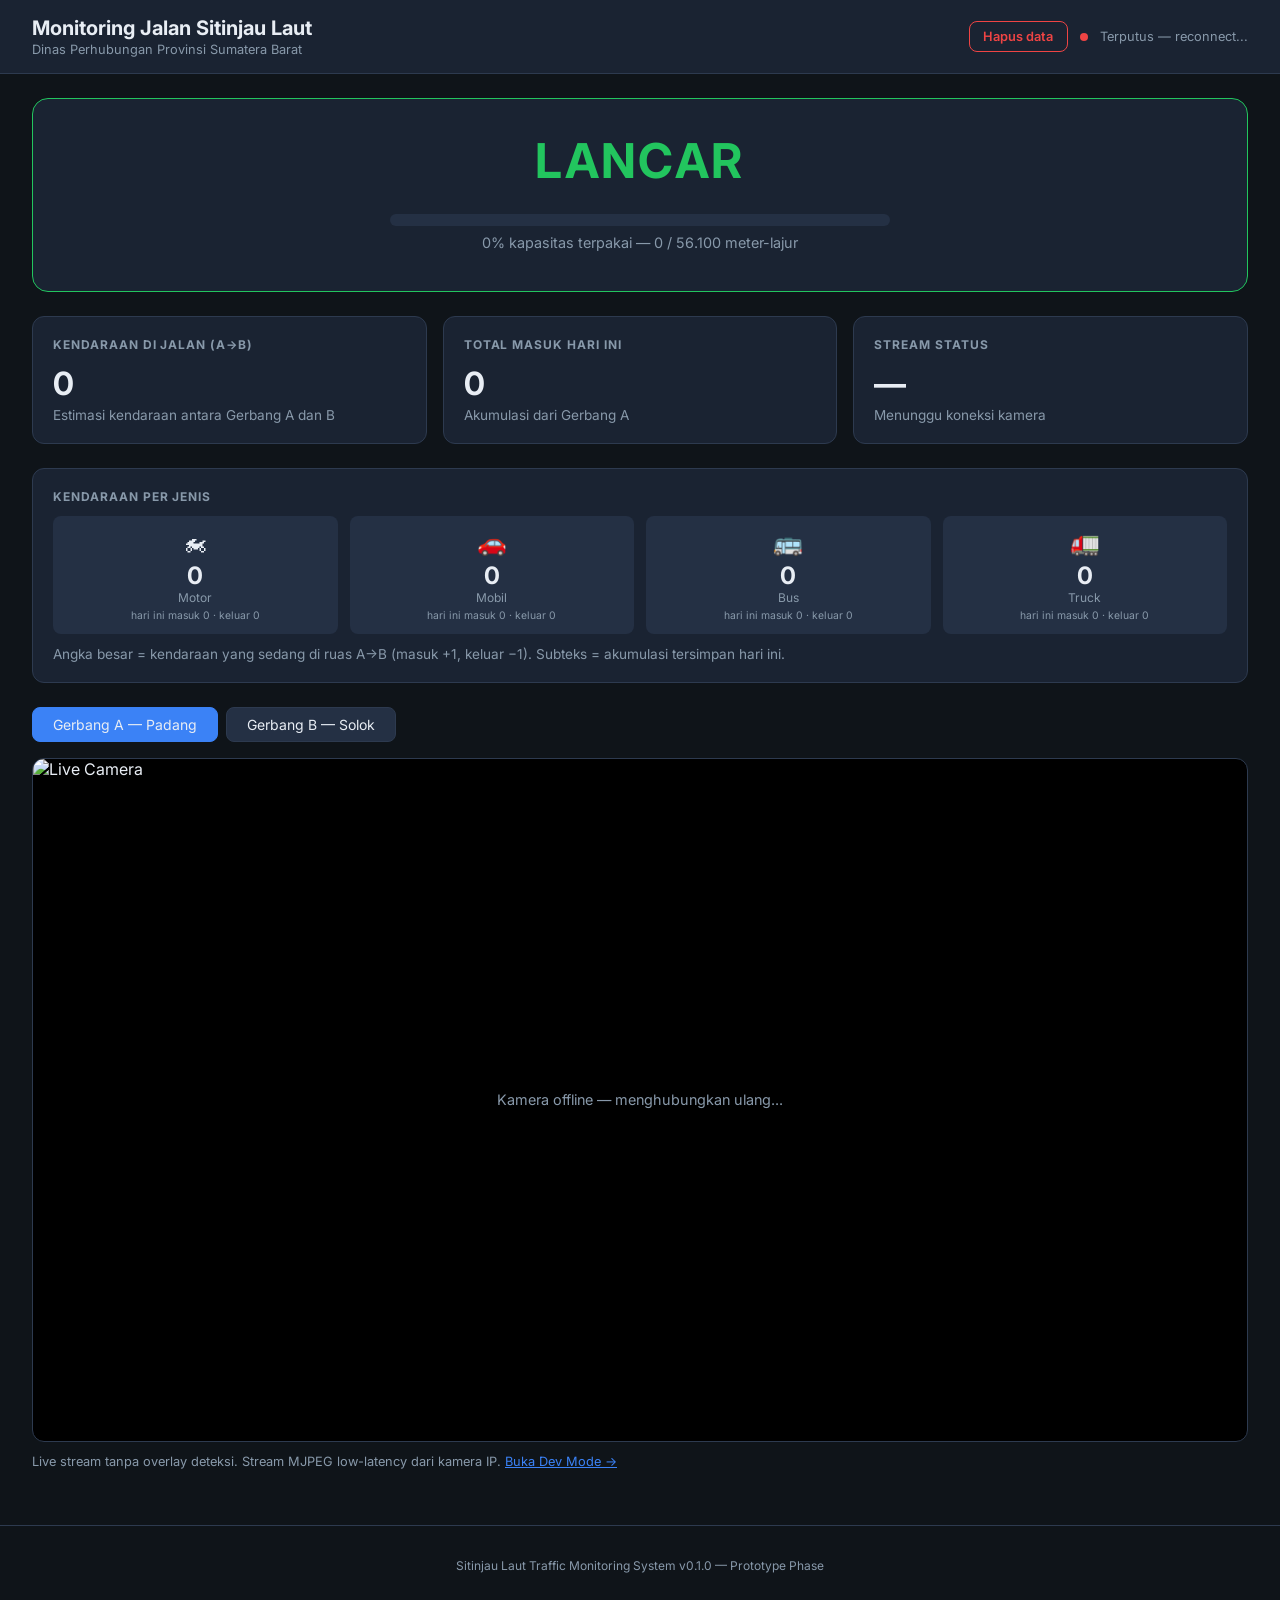
==== static/dashboard/index.html @ ff67a349 "first commit" ====
<!DOCTYPE html>
<html lang="id">
<head>
  <meta charset="UTF-8">
  <meta name="viewport" content="width=device-width, initial-scale=1.0">
  <title>Sitinjau Laut — Traffic Monitoring</title>
  <link rel="preconnect" href="https://fonts.googleapis.com">
  <link href="https://fonts.googleapis.com/css2?family=Inter:wght@400;500;600;700&display=swap" rel="stylesheet">
  <style>
    :root {
      --bg: #0f1419;
      --surface: #1a2332;
      --surface2: #243044;
      --border: #2d3a4f;
      --text: #e8edf4;
      --muted: #8899aa;
      --lancar: #22c55e;
      --padat: #f59e0b;
      --macet: #ef4444;
      --accent: #3b82f6;
    }
    * { box-sizing: border-box; margin: 0; padding: 0; }
    body {
      font-family: 'Inter', system-ui, sans-serif;
      background: var(--bg);
      color: var(--text);
      min-height: 100vh;
    }
    header {
      background: var(--surface);
      border-bottom: 1px solid var(--border);
      padding: 1rem 2rem;
      display: flex;
      justify-content: space-between;
      align-items: center;
    }
    header h1 { font-size: 1.25rem; font-weight: 700; }
    header .subtitle { color: var(--muted); font-size: 0.8rem; margin-top: 0.15rem; }
    .badge-live {
      display: flex; align-items: center; gap: 0.75rem;
      font-size: 0.8rem; color: var(--muted);
    }
    .header-actions { display: flex; align-items: center; gap: 0.75rem; }
    .btn-reset {
      padding: 0.45rem 0.85rem;
      background: transparent;
      border: 1px solid var(--macet);
      color: var(--macet);
      border-radius: 8px;
      cursor: pointer;
      font-size: 0.8rem;
      font-family: inherit;
      font-weight: 600;
    }
    .btn-reset:hover { background: rgba(239, 68, 68, 0.12); }
    .btn-reset:disabled { opacity: 0.5; cursor: wait; }
    .dot { width: 8px; height: 8px; border-radius: 50%; background: var(--lancar); animation: pulse 2s infinite; }
    @keyframes pulse { 0%,100%{opacity:1} 50%{opacity:0.4} }
    main { padding: 1.5rem 2rem; max-width: 1400px; margin: 0 auto; }

    /* Status hero */
    .status-hero {
      background: var(--surface);
      border: 1px solid var(--border);
      border-radius: 16px;
      padding: 2rem;
      text-align: center;
      margin-bottom: 1.5rem;
      transition: border-color 0.5s;
    }
    .status-hero.lancar { border-color: var(--lancar); }
    .status-hero.padat { border-color: var(--padat); }
    .status-hero.macet { border-color: var(--macet); }
    .status-label { font-size: 3rem; font-weight: 700; text-transform: uppercase; letter-spacing: 0.05em; }
    .status-hero.lancar .status-label { color: var(--lancar); }
    .status-hero.padat .status-label { color: var(--padat); }
    .status-hero.macet .status-label { color: var(--macet); }
    .util-bar-wrap { margin: 1.5rem auto 0.5rem; max-width: 500px; }
    .util-bar { height: 12px; background: var(--surface2); border-radius: 6px; overflow: hidden; }
    .util-fill { height: 100%; border-radius: 6px; transition: width 0.8s ease, background 0.5s; }
    .util-text { font-size: 0.9rem; color: var(--muted); margin-top: 0.5rem; }

    .grid { display: grid; grid-template-columns: repeat(auto-fit, minmax(280px, 1fr)); gap: 1rem; margin-bottom: 1.5rem; }
    .card {
      background: var(--surface);
      border: 1px solid var(--border);
      border-radius: 12px;
      padding: 1.25rem;
    }
    .card h3 { font-size: 0.75rem; text-transform: uppercase; letter-spacing: 0.08em; color: var(--muted); margin-bottom: 0.75rem; }
    .stat-value { font-size: 2rem; font-weight: 700; }
    .stat-detail { font-size: 0.85rem; color: var(--muted); margin-top: 0.25rem; }

    .vehicle-grid { display: grid; grid-template-columns: repeat(4, 1fr); gap: 0.75rem; }
    .vehicle-item { text-align: center; padding: 0.75rem; background: var(--surface2); border-radius: 8px; }
    .vehicle-item .icon { font-size: 1.5rem; }
    .vehicle-item .count { font-size: 1.5rem; font-weight: 700; margin-top: 0.25rem; }
    .vehicle-item .label { font-size: 0.75rem; color: var(--muted); }
    .vehicle-item .sub { font-size: 0.65rem; color: var(--muted); margin-top: 0.2rem; }

    /* Live cam section */
    .cam-section { margin-top: 1.5rem; }
    .cam-tabs { display: flex; gap: 0.5rem; margin-bottom: 1rem; }
    .cam-tab {
      padding: 0.5rem 1.25rem;
      background: var(--surface2);
      border: 1px solid var(--border);
      border-radius: 8px;
      color: var(--text);
      cursor: pointer;
      font-size: 0.875rem;
      font-family: inherit;
    }
    .cam-tab.active { background: var(--accent); border-color: var(--accent); }
    .cam-viewer {
      background: #000;
      border-radius: 12px;
      overflow: hidden;
      aspect-ratio: 16/9;
      position: relative;
      border: 1px solid var(--border);
    }
    .cam-viewer img { width: 100%; height: 100%; object-fit: contain; }
    .cam-offline {
      position: absolute; inset: 0;
      display: flex; align-items: center; justify-content: center;
      color: var(--muted); font-size: 0.9rem;
    }
    .cam-info { margin-top: 0.75rem; font-size: 0.8rem; color: var(--muted); }

    footer {
      text-align: center;
      padding: 2rem;
      color: var(--muted);
      font-size: 0.75rem;
      border-top: 1px solid var(--border);
      margin-top: 2rem;
    }

    @media (max-width: 640px) {
      header { flex-direction: column; gap: 0.5rem; text-align: center; }
      main { padding: 1rem; }
      .vehicle-grid { grid-template-columns: repeat(2, 1fr); }
      .status-label { font-size: 2rem; }
    }
  </style>
</head>
<body>
  <header>
    <div>
      <h1>Monitoring Jalan Sitinjau Laut</h1>
      <div class="subtitle">Dinas Perhubungan Provinsi Sumatera Barat</div>
    </div>
    <div class="header-actions">
      <button type="button" class="btn-reset" id="btn-reset">Hapus data</button>
      <div class="badge-live">
        <div class="dot" id="ws-dot"></div>
        <span id="ws-status">Menghubungkan...</span>
      </div>
    </div>
  </header>

  <main>
    <div class="status-hero lancar" id="status-hero">
      <div class="status-label" id="status-text">LANCAR</div>
      <div class="util-bar-wrap">
        <div class="util-bar"><div class="util-fill" id="util-fill" style="width:0%; background:var(--lancar)"></div></div>
        <div class="util-text"><span id="util-pct">0</span>% kapasitas terpakai &mdash; <span id="vol-text">0 / 56.100 meter-lajur</span></div>
      </div>
    </div>

    <div class="grid">
      <div class="card">
        <h3>Kendaraan di Jalan (A→B)</h3>
        <div class="stat-value" id="on-road-total">0</div>
        <div class="stat-detail">Estimasi kendaraan antara Gerbang A dan B</div>
      </div>
      <div class="card">
        <h3>Total Masuk Hari Ini</h3>
        <div class="stat-value" id="today-total">0</div>
        <div class="stat-detail">Akumulasi dari Gerbang A</div>
      </div>
      <div class="card">
        <h3>Stream Status</h3>
        <div class="stat-value" id="stream-state">—</div>
        <div class="stat-detail" id="stream-fps">Menunggu koneksi kamera</div>
      </div>
    </div>

    <div class="card">
      <h3>Kendaraan per Jenis</h3>
      <div class="vehicle-grid" style="margin-top:0.5rem">
        <div class="vehicle-item"><div class="icon">🏍</div><div class="count" id="cnt-motor">0</div><div class="label">Motor</div><div class="sub" id="corr-motor">hari ini masuk 0 · keluar 0</div></div>
        <div class="vehicle-item"><div class="icon">🚗</div><div class="count" id="cnt-mobil">0</div><div class="label">Mobil</div><div class="sub" id="corr-mobil">hari ini masuk 0 · keluar 0</div></div>
        <div class="vehicle-item"><div class="icon">🚌</div><div class="count" id="cnt-bus">0</div><div class="label">Bus</div><div class="sub" id="corr-bus">hari ini masuk 0 · keluar 0</div></div>
        <div class="vehicle-item"><div class="icon">🚛</div><div class="count" id="cnt-truck">0</div><div class="label">Truck</div><div class="sub" id="corr-truck">hari ini masuk 0 · keluar 0</div></div>
      </div>
      <div class="stat-detail" style="margin-top:0.75rem">Angka besar = kendaraan yang sedang di ruas A→B (masuk +1, keluar −1). Subteks = akumulasi tersimpan hari ini.</div>
    </div>

    <div class="cam-section">
      <div class="cam-tabs">
        <button class="cam-tab active" data-gate="A">Gerbang A — Padang</button>
        <button class="cam-tab" data-gate="B">Gerbang B — Solok</button>
      </div>
      <div class="cam-viewer">
        <img id="cam-feed" src="/api/stream/A" alt="Live Camera">
        <div class="cam-offline" id="cam-offline" style="display:none">Kamera offline — menghubungkan ulang...</div>
      </div>
      <div class="cam-info">Live stream tanpa overlay deteksi. Stream MJPEG low-latency dari kamera IP. <a href="/dev" style="color:var(--accent)">Buka Dev Mode →</a></div>
    </div>
  </main>

  <footer>
    Sitinjau Laut Traffic Monitoring System v0.1.0 &mdash; Prototype Phase
  </footer>

  <script>
    const statusColors = { lancar: 'var(--lancar)', padat: 'var(--padat)', macet: 'var(--macet)' };

    function updateDashboard(data) {
      const hero = document.getElementById('status-hero');
      const status = data.status || 'lancar';
      hero.className = 'status-hero ' + status;
      document.getElementById('status-text').textContent = status.toUpperCase();

      const pct = data.utilization_percent || 0;
      document.getElementById('util-pct').textContent = pct.toFixed(1);
      document.getElementById('util-fill').style.width = Math.min(pct, 100) + '%';
      document.getElementById('util-fill').style.background = statusColors[status] || statusColors.lancar;
      document.getElementById('vol-text').textContent =
        (data.volume_used_meter_lajur || 0).toLocaleString('id-ID') +
        ' / ' + (data.capacity_meter_lajur || 56100).toLocaleString('id-ID') + ' meter-lajur';

      const today = data.today_crossings || {};
      const savedIn = today.in || {};
      const savedOut = today.out || {};
      const onRoad = data.on_road || {};
      ['motor', 'mobil', 'bus', 'truck'].forEach((cls) => {
        document.getElementById('cnt-' + cls).textContent = onRoad[cls] || 0;
        document.getElementById('corr-' + cls).textContent =
          'hari ini masuk ' + (savedIn[cls] || 0) + ' · keluar ' + (savedOut[cls] || 0);
      });
      document.getElementById('on-road-total').textContent = data.on_road_total || 0;
      document.getElementById('today-total').textContent = today.total_in || 0;

      const streams = data.streams || {};
      const streamA = streams.A || {};
      document.getElementById('stream-state').textContent = (streamA.state || 'offline').toUpperCase();
      document.getElementById('stream-fps').textContent = streamA.fps
        ? streamA.fps + ' FPS · ' + (streamA.frames || 0).toLocaleString() + ' frames'
        : 'Menunggu koneksi kamera';
    }

    // WebSocket real-time
    function connectWS() {
      const proto = location.protocol === 'https:' ? 'wss:' : 'ws:';
      const ws = new WebSocket(proto + '//' + location.host + '/ws/monitoring');

      ws.onopen = () => {
        document.getElementById('ws-status').textContent = 'Terhubung';
        document.getElementById('ws-dot').style.background = 'var(--lancar)';
      };
      ws.onmessage = (e) => {
        try { updateDashboard(JSON.parse(e.data)); } catch(err) {}
      };
      ws.onclose = () => {
        document.getElementById('ws-status').textContent = 'Terputus — reconnect...';
        document.getElementById('ws-dot').style.background = 'var(--macet)';
        setTimeout(connectWS, 3000);
      };
    }
    fetch('/api/monitoring/current')
      .then((r) => r.json())
      .then(updateDashboard)
      .catch(() => {});
    connectWS();

    // Live cam tab switching
    let activeGate = 'A';
    document.querySelectorAll('.cam-tab').forEach(tab => {
      tab.addEventListener('click', () => {
        document.querySelectorAll('.cam-tab').forEach(t => t.classList.remove('active'));
        tab.classList.add('active');
        activeGate = tab.dataset.gate;
        const img = document.getElementById('cam-feed');
        img.src = '/api/stream/' + activeGate + '?t=' + Date.now();
      });
    });

    // Cam error handling
    document.getElementById('cam-feed').addEventListener('error', () => {
      document.getElementById('cam-offline').style.display = 'flex';
    });
    document.getElementById('cam-feed').addEventListener('load', () => {
      document.getElementById('cam-offline').style.display = 'none';
    });

    document.getElementById('btn-reset').addEventListener('click', async () => {
      const ok = confirm(
        'Hapus semua data monitoring (crossing, snapshot, hitungan koridor)? Tindakan ini tidak bisa dibatalkan.'
      );
      if (!ok) return;
      const btn = document.getElementById('btn-reset');
      btn.disabled = true;
      try {
        const res = await fetch('/api/monitoring/reset', { method: 'POST' });
        if (!res.ok) throw new Error('reset gagal');
        const fresh = await fetch('/api/monitoring/current');
        if (fresh.ok) updateDashboard(await fresh.json());
      } catch (err) {
        alert('Gagal menghapus data. Coba lagi setelah server berjalan.');
      } finally {
        btn.disabled = false;
      }
    });
  </script>
</body>
</html>
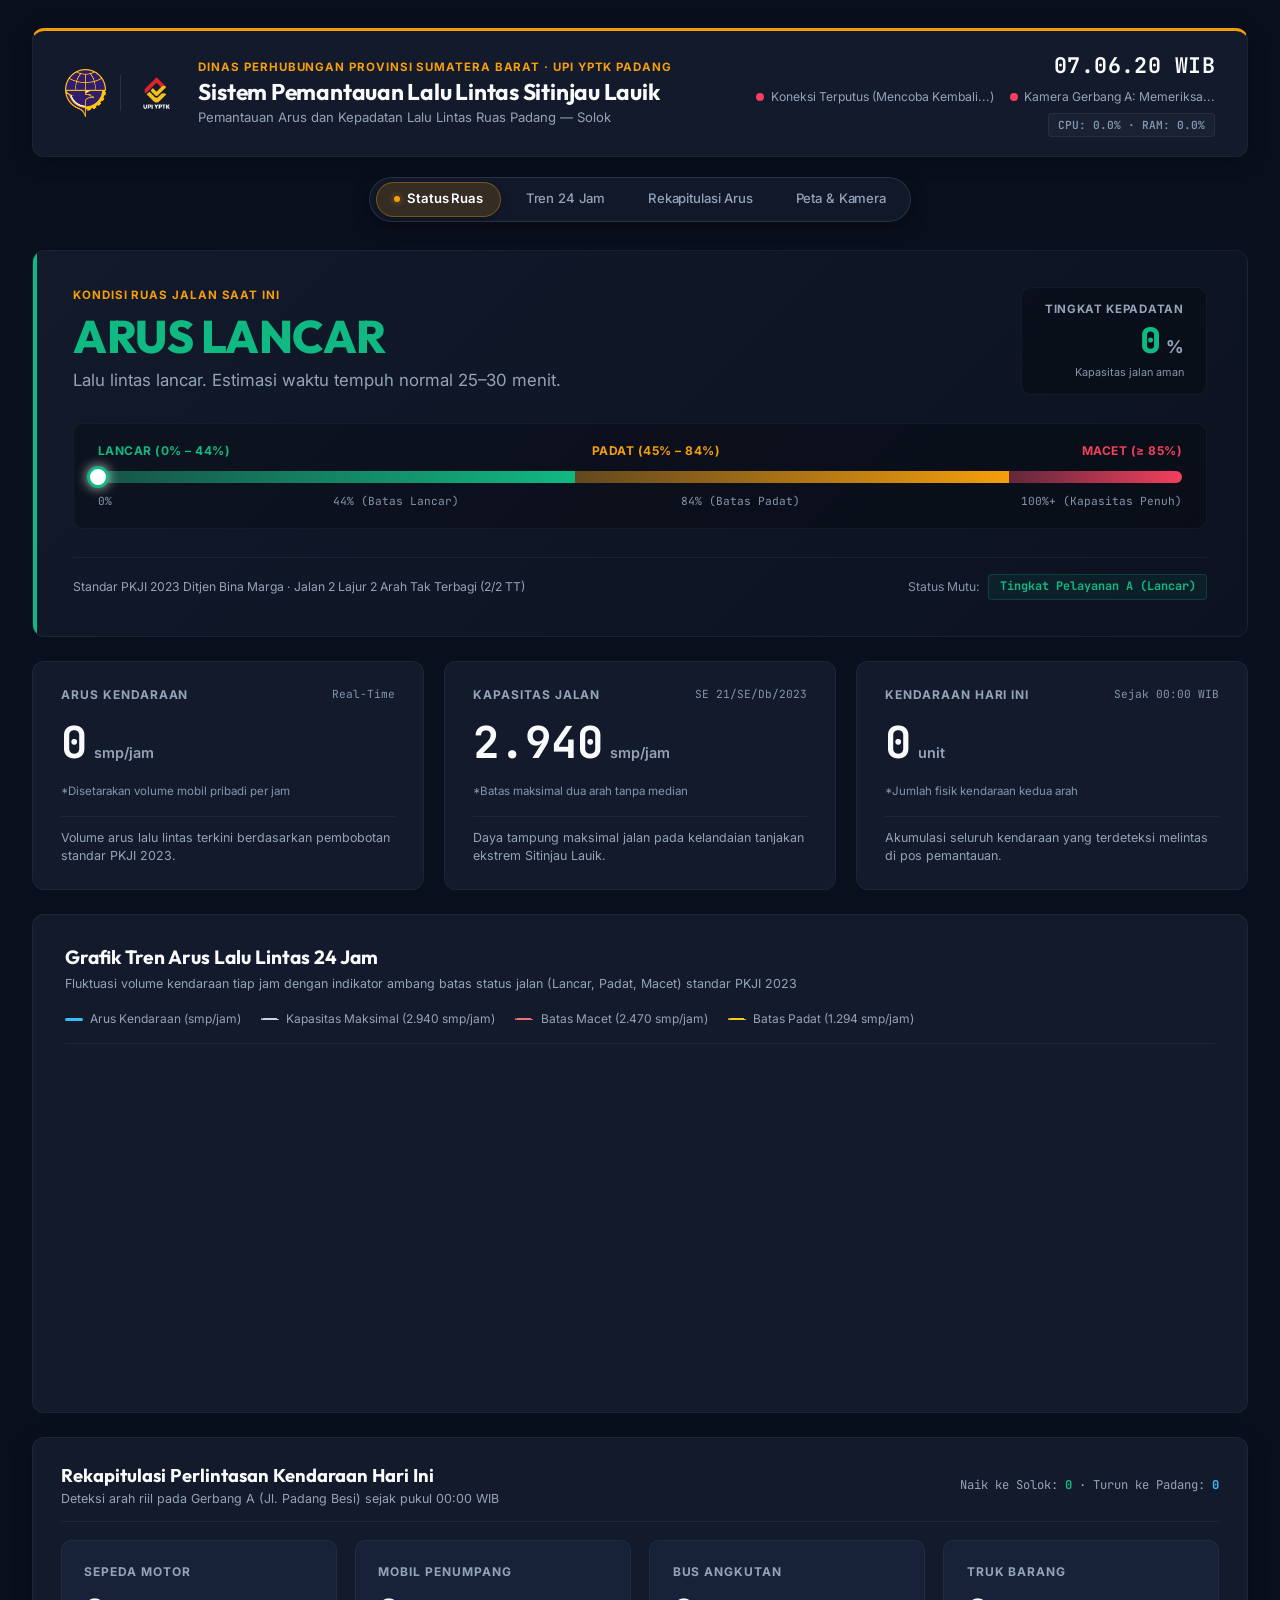
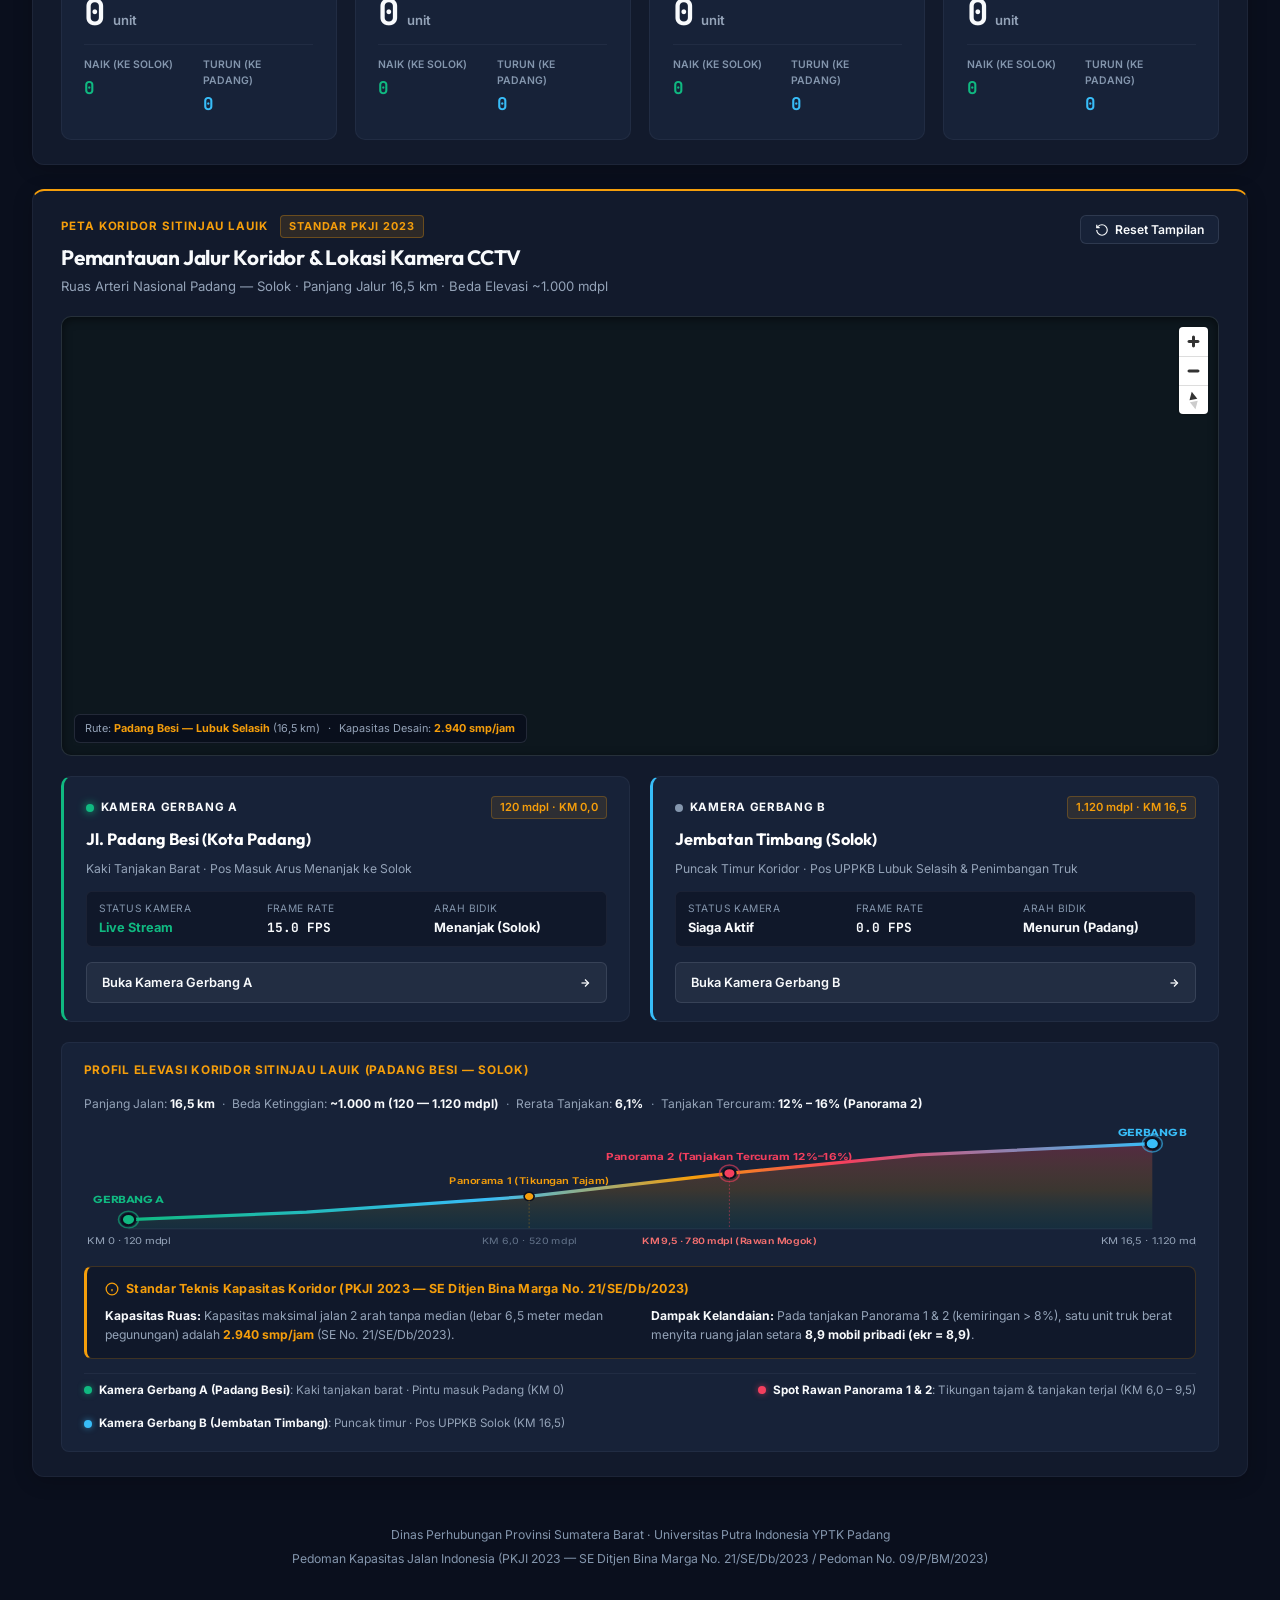
==== commit 05ce8e0e: "feat: production edge ai traffic monitoring system for raspberry pi 5 and hailo-8l" ====
--- a/static/dashboard/index.html
+++ b/static/dashboard/index.html
@@ -1,319 +1,3081 @@
 <!DOCTYPE html>
 <html lang="id">
 <head>
-  <meta charset="UTF-8">
-  <meta name="viewport" content="width=device-width, initial-scale=1.0">
-  <title>Sitinjau Laut — Traffic Monitoring</title>
-  <link rel="preconnect" href="https://fonts.googleapis.com">
-  <link href="https://fonts.googleapis.com/css2?family=Inter:wght@400;500;600;700&display=swap" rel="stylesheet">
-  <style>
-    :root {
-      --bg: #0f1419;
-      --surface: #1a2332;
-      --surface2: #243044;
-      --border: #2d3a4f;
-      --text: #e8edf4;
-      --muted: #8899aa;
-      --lancar: #22c55e;
-      --padat: #f59e0b;
-      --macet: #ef4444;
-      --accent: #3b82f6;
+<meta charset="UTF-8">
+<meta name="viewport" content="width=device-width, initial-scale=1.0">
+<title>Sistem Pemantauan Lalu Lintas Sitinjau Lauik — Dishub Sumbar & UPI YPTK Padang</title>
+<link href="/static/dashboard/vendor/normalize.min.css" rel="stylesheet">
+<link rel="preconnect" href="https://fonts.googleapis.com">
+<link rel="preconnect" href="https://fonts.gstatic.com" crossorigin>
+<link href="https://fonts.googleapis.com/css2?family=Outfit:wght@500;600;700;800&family=Inter:wght@400;500;600;700&family=JetBrains+Mono:wght@400;600;700&display=swap" rel="stylesheet">
+<script src="/static/dashboard/vendor/chart.umd.min.js"></script>
+<!-- MapLibre GL JS (Self-Hosted Local Vendor - 100% Bebas CDN & Resilient) -->
+<link href="/static/dashboard/vendor/maplibre-gl.css" rel="stylesheet">
+<script src="/static/dashboard/vendor/maplibre-gl.js"></script>
+<style>
+  :root {
+    /* Palet Warna Eksekutif Berwibawa & Tenang (Kaidah 60-30-10, Zero AI-Slop) */
+    --bg-canvas: #0a0f1d;
+    --bg-surface: #121a2c;
+    --bg-surface-elevated: #172238;
+    --bg-surface-card: #152035;
+    
+    --border-subtle: rgba(148, 163, 184, 0.08);
+    --border-strong: rgba(148, 163, 184, 0.18);
+    
+    --dishub-gold: #f59e0b;
+    --dishub-gold-soft: rgba(245, 158, 11, 0.1);
+    --dishub-gold-border: rgba(245, 158, 11, 0.25);
+    
+    --text-primary: #f8fafc;
+    --text-secondary: #94a3b8;
+    --text-tertiary: #8496ad;
+    
+    /* Warna Status Semantik Fungsional (Bukan Dekorasi Neon) */
+    --status-lancar: #10b981;
+    --status-lancar-bg: rgba(16, 185, 129, 0.08);
+    --status-lancar-border: rgba(16, 185, 129, 0.22);
+    
+    --status-padat: #f59e0b;
+    --status-padat-bg: rgba(245, 158, 11, 0.08);
+    --status-padat-border: rgba(245, 158, 11, 0.22);
+    
+    --status-macet: #f43f5e;
+    --status-macet-bg: rgba(244, 63, 94, 0.08);
+    --status-macet-border: rgba(244, 63, 94, 0.22);
+    
+    --accent-blue: #38bdf8;
+    
+    --font-heading: 'Outfit', sans-serif;
+    --font-body: 'Inter', sans-serif;
+    --font-mono: 'JetBrains Mono', monospace;
+  }
+  
+  * { box-sizing: border-box; margin: 0; padding: 0; }
+  
+  body {
+    background-color: var(--bg-canvas);
+    color: var(--text-primary);
+    font-family: var(--font-body);
+    padding: 1.75rem 2rem;
+    min-height: 100vh;
+    line-height: 1.5;
+    -webkit-font-smoothing: antialiased;
+  }
+  
+  .container {
+    max-width: 1400px;
+    margin: 0 auto;
+    display: flex;
+    flex-direction: column;
+    gap: 1.5rem;
+  }
+  
+  .tabular-num {
+    font-family: var(--font-mono);
+    font-variant-numeric: tabular-nums;
+  }
+  
+  /* Panel Base */
+  .panel {
+    background-color: var(--bg-surface);
+    border: 1px solid var(--border-subtle);
+    border-radius: 12px;
+    padding: 1.5rem 1.75rem;
+    box-shadow: 0 4px 20px rgba(0, 0, 0, 0.2);
+  }
+  
+  /* Header Panel - Bersih, Sederhana & Berwibawa (Single Row Executive Header) */
+  .header-panel {
+    display: flex;
+    justify-content: space-between;
+    align-items: center;
+    gap: 2rem;
+    padding: 1.15rem 2rem;
+    background: var(--bg-surface);
+    border: 1px solid var(--border-subtle);
+    border-top: 3px solid var(--dishub-gold);
+    border-radius: 12px;
+    box-shadow: 0 4px 20px rgba(0, 0, 0, 0.2);
+  }
+  
+  .brand-group {
+    display: flex;
+    align-items: center;
+    gap: 1.25rem;
+  }
+
+  .brand-logos {
+    display: flex;
+    align-items: center;
+    gap: 0.85rem;
+    flex-shrink: 0;
+  }
+  
+  .dishub-logo {
+    height: 48px;
+    width: auto;
+    object-fit: contain;
+  }
+
+  .brand-divider {
+    width: 1px;
+    height: 36px;
+    background-color: var(--border-strong);
+  }
+
+  .upi-logo {
+    height: 44px;
+    width: auto;
+    object-fit: contain;
+  }
+  
+  .brand-text {
+    display: flex;
+    flex-direction: column;
+    gap: 0.2rem;
+  }
+  
+  /* Identitas Institusi Bersih & Berwibawa (Bebas AI-Slop) */
+  .agency-eyebrow {
+    font-size: 0.72rem;
+    font-weight: 700;
+    letter-spacing: 0.08em;
+    text-transform: uppercase;
+    color: var(--dishub-gold);
+    line-height: 1.2;
+  }
+  
+  .header-panel h1 {
+    font-family: var(--font-heading);
+    font-size: 1.42rem;
+    font-weight: 700;
+    color: var(--text-primary);
+    letter-spacing: -0.01em;
+    line-height: 1.25;
+    margin: 0;
+  }
+  
+  .corridor-text {
+    font-size: 0.82rem;
+    color: var(--text-secondary);
+    line-height: 1.3;
+  }
+  
+  .system-meta {
+    display: flex;
+    flex-direction: column;
+    align-items: flex-end;
+    gap: 0.4rem;
+    flex-shrink: 0;
+  }
+  
+  .clock {
+    font-family: var(--font-mono);
+    font-size: 1.35rem;
+    font-weight: 700;
+    color: var(--text-primary);
+    letter-spacing: 0.02em;
+  }
+  
+  .status-indicators {
+    display: flex;
+    align-items: center;
+    gap: 1rem;
+    font-size: 0.76rem;
+    color: var(--text-secondary);
+  }
+  
+  .status-item {
+    display: flex;
+    align-items: center;
+    gap: 0.4rem;
+  }
+  
+  .status-bullet {
+    width: 8px;
+    height: 8px;
+    border-radius: 50%;
+    background-color: var(--text-tertiary);
+    display: inline-block;
+  }
+  
+  .status-bullet.live {
+    background-color: var(--status-lancar);
+    box-shadow: 0 0 8px var(--status-lancar);
+    animation: pulse-dot 2s infinite ease-in-out;
+  }
+  .status-bullet.connecting { background-color: var(--status-padat); }
+  .status-bullet.offline { background-color: var(--status-macet); }
+  
+  @keyframes pulse-dot {
+    0%, 100% { opacity: 1; transform: scale(1); }
+    50% { opacity: 0.55; transform: scale(1.2); }
+  }
+
+  .hw-chip {
+    font-family: var(--font-mono);
+    font-size: 0.7rem;
+    font-weight: 600;
+    color: var(--text-tertiary);
+    background-color: rgba(255, 255, 255, 0.03);
+    padding: 0.18rem 0.55rem;
+    border-radius: 4px;
+    border: 1px solid rgba(255, 255, 255, 0.06);
+  }
+
+  /* ==========================================================================
+     HERO CONDITION BOX (Human-Centric & Satu Meteran Intuitif)
+     ========================================================================== */
+  .hero-panel {
+    padding: 2.25rem 2.5rem;
+    border-radius: 12px;
+    background: linear-gradient(135deg, rgba(18, 26, 44, 0.98) 0%, rgba(12, 18, 32, 1) 100%);
+    border: 1px solid var(--border-subtle);
+    display: flex;
+    flex-direction: column;
+    gap: 1.75rem;
+    position: relative;
+    overflow: hidden;
+  }
+
+  .hero-panel::before {
+    content: "";
+    position: absolute;
+    top: 0;
+    left: 0;
+    width: 4px;
+    height: 100%;
+    background-color: var(--status-lancar);
+    transition: background-color 0.4s ease;
+  }
+  .hero-panel.lancar::before { background-color: var(--status-lancar); }
+  .hero-panel.padat::before { background-color: var(--status-padat); }
+  .hero-panel.macet::before { background-color: var(--status-macet); }
+
+  .hero-top-row {
+    display: flex;
+    justify-content: space-between;
+    align-items: flex-start;
+    gap: 2rem;
+    flex-wrap: wrap;
+  }
+
+  .hero-status-group {
+    display: flex;
+    flex-direction: column;
+    gap: 0.4rem;
+  }
+
+  .hero-section-tag {
+    font-size: 0.72rem;
+    font-weight: 700;
+    letter-spacing: 0.08em;
+    text-transform: uppercase;
+    color: var(--dishub-gold);
+  }
+
+  .hero-title {
+    font-family: var(--font-heading);
+    font-size: 2.85rem;
+    font-weight: 800;
+    letter-spacing: -0.01em;
+    line-height: 1.1;
+    text-transform: uppercase;
+    color: var(--status-lancar);
+    transition: color 0.3s ease;
+  }
+  .hero-title.lancar { color: var(--status-lancar); }
+  .hero-title.padat { color: var(--status-padat); }
+  .hero-title.macet { color: var(--status-macet); }
+
+  .hero-narrative {
+    font-size: 1.05rem;
+    color: var(--text-secondary);
+    line-height: 1.55;
+    max-width: 820px;
+  }
+
+  /* Badge Ringkasan Kepadatan Jalan */
+  .hero-kepadatan-badge {
+    display: flex;
+    flex-direction: column;
+    align-items: flex-end;
+    gap: 0.25rem;
+    background: rgba(0, 0, 0, 0.25);
+    border: 1px solid var(--border-subtle);
+    padding: 0.85rem 1.4rem;
+    border-radius: 10px;
+  }
+
+  .kepadatan-label {
+    font-size: 0.72rem;
+    font-weight: 700;
+    text-transform: uppercase;
+    letter-spacing: 0.06em;
+    color: var(--text-secondary);
+  }
+
+  .kepadatan-num-row {
+    display: flex;
+    align-items: baseline;
+    gap: 0.3rem;
+  }
+
+  .kepadatan-pct-val {
+    font-family: var(--font-mono);
+    font-size: 2.2rem;
+    font-weight: 800;
+    line-height: 1;
+    color: var(--status-lancar);
+  }
+
+  .kepadatan-pct-unit {
+    font-size: 1.1rem;
+    font-weight: 700;
+    color: var(--text-secondary);
+  }
+
+  .kepadatan-subnote {
+    font-size: 0.68rem;
+    color: var(--text-tertiary);
+  }
+
+  /* Meteran Kepadatan Visual (Satu Skala yang Jelas) */
+  .density-meter-card {
+    display: flex;
+    flex-direction: column;
+    gap: 0.65rem;
+    background: rgba(0, 0, 0, 0.25);
+    border: 1px solid var(--border-subtle);
+    padding: 1.15rem 1.5rem;
+    border-radius: 10px;
+  }
+
+  .density-meter-labels {
+    display: flex;
+    justify-content: space-between;
+    font-size: 0.75rem;
+    font-weight: 700;
+    letter-spacing: 0.04em;
+  }
+  .density-meter-labels .label-lancar { color: var(--status-lancar); }
+  .density-meter-labels .label-padat { color: var(--status-padat); }
+  .density-meter-labels .label-macet { color: var(--status-macet); }
+
+  .density-track {
+    position: relative;
+    height: 12px;
+    background: rgba(255, 255, 255, 0.06);
+    border-radius: 6px;
+  }
+
+  .density-segments {
+    display: flex;
+    height: 100%;
+    width: 100%;
+    border-radius: 6px;
+    overflow: hidden;
+  }
+
+  .density-seg {
+    height: 100%;
+  }
+  .density-seg.lancar { width: 44%; background: linear-gradient(90deg, #10b98155, #10b981); }
+  .density-seg.padat { width: 40%; background: linear-gradient(90deg, #f59e0b55, #f59e0b); }
+  .density-seg.macet { width: 16%; background: linear-gradient(90deg, #f43f5e55, #f43f5e); }
+
+  .density-pointer {
+    position: absolute;
+    top: -5px;
+    width: 22px;
+    height: 22px;
+    border-radius: 50%;
+    background: #ffffff;
+    border: 3.5px solid var(--status-lancar);
+    transform: translateX(-50%);
+    box-shadow: 0 0 12px rgba(255, 255, 255, 0.75);
+    transition: left 0.6s cubic-bezier(0.4, 0, 0.2, 1), border-color 0.3s ease;
+  }
+
+  .density-ticks-row {
+    display: flex;
+    justify-content: space-between;
+    font-family: var(--font-mono);
+    font-size: 0.7rem;
+    color: var(--text-tertiary);
+  }
+
+  .hero-footer-row {
+    display: flex;
+    justify-content: space-between;
+    align-items: center;
+    border-top: 1px solid var(--border-subtle);
+    padding-top: 0.95rem;
+    font-size: 0.76rem;
+    color: var(--text-tertiary);
+    flex-wrap: wrap;
+    gap: 0.75rem;
+  }
+
+  .official-standard-pill {
+    display: inline-flex;
+    align-items: center;
+    gap: 0.5rem;
+    color: var(--text-secondary);
+  }
+
+  .category-pill {
+    font-family: var(--font-mono);
+    font-size: 0.74rem;
+    font-weight: 700;
+    padding: 0.2rem 0.65rem;
+    border-radius: 4px;
+    background: var(--status-lancar-bg);
+    border: 1px solid var(--status-lancar-border);
+    color: var(--status-lancar);
+  }
+
+  /* ==========================================================================
+     3 PILAR METRIK OPERASIONAL (100% Faktual Tanpa Asumsi 'Halu')
+     ========================================================================== */
+  .metrics-grid {
+    display: grid;
+    grid-template-columns: repeat(3, 1fr);
+    gap: 1.25rem;
+  }
+  
+  .metric-card {
+    background-color: var(--bg-surface);
+    border: 1px solid var(--border-subtle);
+    border-radius: 12px;
+    padding: 1.5rem 1.75rem;
+    display: flex;
+    flex-direction: column;
+    justify-content: space-between;
+    gap: 1rem;
+    transition: border-color 0.2s ease, transform 0.2s ease;
+  }
+  .metric-card:hover {
+    border-color: var(--border-strong);
+    transform: translateY(-2px);
+  }
+  
+  .metric-card-header {
+    display: flex;
+    justify-content: space-between;
+    align-items: center;
+  }
+
+  .metric-card-title {
+    font-size: 0.75rem;
+    font-weight: 700;
+    letter-spacing: 0.08em;
+    text-transform: uppercase;
+    color: var(--text-secondary);
+  }
+
+  .metric-badge-sub {
+    font-size: 0.7rem;
+    font-family: var(--font-mono);
+    color: var(--text-tertiary);
+  }
+  
+  .metric-card-body {
+    display: flex;
+    align-items: baseline;
+    gap: 0.45rem;
+  }
+  
+  .metric-val-large {
+    font-family: var(--font-mono);
+    font-size: 2.75rem;
+    font-weight: 700;
+    color: var(--text-primary);
+    line-height: 1;
+  }
+  
+  .metric-val-unit {
+    font-size: 0.9rem;
+    color: var(--text-secondary);
+    font-weight: 600;
+  }
+  
+  .metric-card-desc {
+    font-size: 0.78rem;
+    color: var(--text-secondary);
+    line-height: 1.45;
+    border-top: 1px solid var(--border-subtle);
+    padding-top: 0.75rem;
+  }
+
+  /* ==========================================================================
+     GRAFIK TREN 24 JAM (FULL-WIDTH, LEGA, BERSIH, CEPAT)
+     ========================================================================== */
+  .chart-panel {
+    background-color: var(--bg-surface);
+    border: 1px solid var(--border-subtle);
+    border-radius: 12px;
+    padding: 1.75rem 2rem;
+    display: flex;
+    flex-direction: column;
+    gap: 1.25rem;
+    min-height: 440px;
+  }
+
+  .chart-header {
+    display: flex;
+    justify-content: space-between;
+    align-items: flex-start;
+    border-bottom: 1px solid var(--border-subtle);
+    padding-bottom: 0.95rem;
+    flex-wrap: wrap;
+    gap: 1rem;
+  }
+
+  .chart-title-box h2 {
+    font-family: var(--font-heading);
+    font-size: 1.2rem;
+    font-weight: 700;
+    color: var(--text-primary);
+  }
+
+  .chart-title-box p {
+    font-size: 0.78rem;
+    color: var(--text-secondary);
+    margin-top: 0.2rem;
+  }
+
+  .chart-legend-pills {
+    display: flex;
+    align-items: center;
+    gap: 1.25rem;
+    font-size: 0.75rem;
+  }
+
+  .legend-item {
+    display: flex;
+    align-items: center;
+    gap: 0.45rem;
+    color: var(--text-secondary);
+  }
+
+  .legend-color-line {
+    width: 18px;
+    height: 3px;
+    border-radius: 2px;
+  }
+
+  .chart-container-box {
+    position: relative;
+    flex: 1;
+    width: 100%;
+    min-height: 320px;
+  }
+
+  /* ==========================================================================
+     REKAPITULASI PERLINTASAN KENDARAAN HARI INI (ARAH NYATA LAPANGAN)
+     ========================================================================== */
+  .recap-panel {
+    display: flex;
+    flex-direction: column;
+    gap: 1.15rem;
+  }
+
+  .recap-top-row {
+    display: flex;
+    justify-content: space-between;
+    align-items: center;
+    border-bottom: 1px solid var(--border-subtle);
+    padding-bottom: 0.75rem;
+    flex-wrap: wrap;
+    gap: 0.75rem;
+  }
+
+  .recap-title {
+    font-family: var(--font-heading);
+    font-size: 1.15rem;
+    font-weight: 700;
+    color: var(--text-primary);
+  }
+
+  .recap-caption {
+    font-size: 0.78rem;
+    color: var(--text-secondary);
+  }
+
+  .recap-summary-nums {
+    font-family: var(--font-mono);
+    font-size: 0.76rem;
+    color: var(--text-secondary);
+  }
+
+  .vehicle-cards-grid {
+    display: grid;
+    grid-template-columns: repeat(4, 1fr);
+    gap: 1.15rem;
+  }
+
+  .v-card {
+    background-color: var(--bg-surface-elevated);
+    border: 1px solid var(--border-subtle);
+    border-radius: 10px;
+    padding: 1.35rem 1.4rem;
+    display: flex;
+    flex-direction: column;
+    gap: 0.85rem;
+    transition: border-color 0.2s ease;
+  }
+  .v-card:hover { border-color: var(--border-strong); }
+
+  .v-card-name {
+    font-size: 0.75rem;
+    font-weight: 700;
+    letter-spacing: 0.08em;
+    text-transform: uppercase;
+    color: var(--text-secondary);
+  }
+
+  .v-card-total-row {
+    display: flex;
+    align-items: baseline;
+    gap: 0.4rem;
+  }
+
+  .v-card-total-num {
+    font-family: var(--font-mono);
+    font-size: 2.25rem;
+    font-weight: 700;
+    color: var(--text-primary);
+    line-height: 1;
+  }
+
+  .v-card-total-unit {
+    font-size: 0.82rem;
+    color: var(--text-secondary);
+    font-weight: 600;
+  }
+
+  .v-card-split {
+    display: grid;
+    grid-template-columns: 1fr 1fr;
+    gap: 0.5rem;
+    border-top: 1px solid var(--border-subtle);
+    padding-top: 0.75rem;
+  }
+
+  .v-split-item {
+    display: flex;
+    flex-direction: column;
+    gap: 0.15rem;
+  }
+
+  .v-split-label {
+    font-size: 0.65rem;
+    font-weight: 600;
+    text-transform: uppercase;
+    color: var(--text-tertiary);
+  }
+
+  .v-split-val {
+    font-family: var(--font-mono);
+    font-size: 1.1rem;
+    font-weight: 700;
+    color: var(--text-primary);
+  }
+  .v-split-val.in { color: var(--status-lancar); }
+  .v-split-val.out { color: var(--accent-blue); }
+
+  /* Footer Resmi */
+  footer {
+    text-align: center;
+    font-size: 0.76rem;
+    color: var(--text-tertiary);
+    padding: 1.5rem 0 0.75rem;
+    line-height: 1.6;
+  }
+
+  /* Responsive Queries */
+  @media (max-width: 950px) {
+    .metrics-grid { grid-template-columns: 1fr; }
+    .vehicle-cards-grid { grid-template-columns: repeat(2, 1fr); }
+    .hero-top-row { flex-direction: column; }
+    .hero-kepadatan-badge { align-items: flex-start; width: 100%; }
+  }
+
+  @media (max-width: 650px) {
+    body { padding: 1rem; }
+    .header-panel { flex-direction: column; align-items: flex-start; gap: 1rem; }
+    .system-meta { align-items: flex-start; }
+    .hero-panel { padding: 1.5rem; }
+    .hero-title { font-size: 2.1rem; }
+    .vehicle-cards-grid { grid-template-columns: 1fr; }
+    .brand-group { flex-direction: column; align-items: flex-start; }
+  }
+
+  /* ==========================================================================
+     MODUL PETA SPASIAL KORIDOR SITINJAU LAUIK (SATELLITE HYBRID + PKJI 2023)
+     Zero AI-Slop, High-End Engineering, Hardware-Accelerated WebGL
+     ========================================================================== */
+  .map-panel {
+    display: flex;
+    flex-direction: column;
+    gap: 1.25rem;
+    padding: 1.5rem 1.75rem;
+    border-top: 2px solid var(--dishub-gold);
+    position: relative;
+    overflow: hidden;
+  }
+
+  .map-header {
+    display: flex;
+    justify-content: space-between;
+    align-items: flex-start;
+    gap: 1.5rem;
+    flex-wrap: wrap;
+  }
+
+  .map-title-group {
+    display: flex;
+    flex-direction: column;
+    gap: 0.25rem;
+  }
+
+  .map-eyebrow {
+    display: flex;
+    align-items: center;
+    gap: 0.75rem;
+    font-size: 0.72rem;
+    font-weight: 700;
+    letter-spacing: 0.08em;
+    text-transform: uppercase;
+    color: var(--dishub-gold);
+  }
+
+  .map-tag-pkji {
+    background: rgba(245, 158, 11, 0.12);
+    border: 1px solid rgba(245, 158, 11, 0.3);
+    color: var(--dishub-gold);
+    padding: 0.15rem 0.5rem;
+    border-radius: 4px;
+    font-size: 0.68rem;
+  }
+
+  .map-title {
+    font-family: var(--font-heading);
+    font-size: 1.3rem;
+    font-weight: 700;
+    color: var(--text-primary);
+    letter-spacing: -0.01em;
+  }
+
+  .map-subtitle {
+    font-size: 0.82rem;
+    color: var(--text-secondary);
+    line-height: 1.45;
+  }
+
+  .map-controls-group {
+    display: flex;
+    align-items: center;
+    gap: 0.75rem;
+    flex-wrap: wrap;
+  }
+
+  .map-reset-btn {
+    display: inline-flex;
+    align-items: center;
+    gap: 0.4rem;
+    background: var(--bg-surface-elevated);
+    border: 1px solid var(--border-strong);
+    color: var(--text-primary);
+    font-family: var(--font-body);
+    font-size: 0.76rem;
+    font-weight: 600;
+    padding: 0.42rem 0.85rem;
+    border-radius: 6px;
+    cursor: pointer;
+    transition: all 0.2s ease;
+  }
+  .map-reset-btn:hover {
+    background: rgba(245, 158, 11, 0.15);
+    border-color: var(--dishub-gold);
+    color: #fff;
+  }
+
+  /* Kanvas Peta & Wrapper */
+  .map-wrapper {
+    position: relative;
+    width: 100%;
+    height: 440px;
+    border-radius: 10px;
+    border: 1px solid var(--border-strong);
+    background: #0d171e;
+    overflow: hidden;
+    box-shadow: inset 0 2px 10px rgba(0, 0, 0, 0.5);
+  }
+
+  .sitinjau-map-canvas {
+    width: 100%;
+    height: 100%;
+  }
+
+  .map-fallback-notice {
+    position: absolute;
+    top: 50%;
+    left: 50%;
+    transform: translate(-50%, -50%);
+    background: rgba(18, 26, 44, 0.95);
+    border: 1px solid var(--border-strong);
+    padding: 1rem 1.5rem;
+    border-radius: 8px;
+    color: var(--text-secondary);
+    font-size: 0.82rem;
+    text-align: center;
+    max-width: 480px;
+    z-index: 10;
+  }
+
+  /* Watermark HUD Tag di dalam Peta */
+  .map-overlay-badge {
+    position: absolute;
+    bottom: 12px;
+    left: 12px;
+    z-index: 5;
+    background: rgba(10, 15, 29, 0.85);
+    backdrop-filter: blur(8px);
+    border: 1px solid var(--border-strong);
+    border-radius: 6px;
+    padding: 0.35rem 0.65rem;
+    font-size: 0.68rem;
+    color: var(--text-secondary);
+    display: flex;
+    align-items: center;
+    gap: 0.5rem;
+    pointer-events: none;
+  }
+  .map-overlay-badge strong {
+    color: var(--dishub-gold);
+  }
+
+  /* Radar Pulse Marker Styles (GPU-Accelerated) */
+  .radar-marker {
+    position: relative;
+    cursor: pointer;
+    transform: translate3d(-50%, -50%, 0);
+    will-change: transform;
+    display: flex;
+    flex-direction: column;
+    align-items: center;
+  }
+
+  .radar-rings {
+    position: absolute;
+    top: 50%;
+    left: 50%;
+    width: 46px;
+    height: 46px;
+    margin-top: -23px;
+    margin-left: -23px;
+    pointer-events: none;
+  }
+
+  .radar-ring {
+    position: absolute;
+    width: 100%;
+    height: 100%;
+    border-radius: 50%;
+    border: 2.5px solid var(--status-lancar);
+    opacity: 0;
+    will-change: transform, opacity;
+    animation: radar-pulse 2.4s cubic-bezier(0.2, 0.6, 0.35, 1) infinite;
+  }
+  .radar-ring.r2 {
+    animation-delay: 1.2s;
+  }
+
+  .gate-b .radar-ring {
+    border-color: var(--accent-blue);
+  }
+
+  .marker-core {
+    position: relative;
+    z-index: 2;
+    display: inline-flex;
+    align-items: center;
+    gap: 0.45rem;
+    background: rgba(10, 15, 29, 0.94);
+    backdrop-filter: blur(6px);
+    border: 2px solid var(--status-lancar);
+    padding: 0.38rem 0.72rem;
+    border-radius: 20px;
+    box-shadow: 0 4px 16px rgba(0, 0, 0, 0.8), 0 0 14px rgba(16, 185, 129, 0.4);
+    transition: transform 0.2s ease, box-shadow 0.2s ease;
+  }
+  .radar-marker:hover .marker-core {
+    transform: scale(1.1);
+    box-shadow: 0 8px 24px rgba(0, 0, 0, 0.9), 0 0 20px rgba(16, 185, 129, 0.6);
+  }
+
+  .gate-b .marker-core {
+    border-color: var(--accent-blue);
+    box-shadow: 0 4px 16px rgba(0, 0, 0, 0.8), 0 0 14px rgba(56, 189, 248, 0.4);
+  }
+  .gate-b:hover .marker-core {
+    box-shadow: 0 8px 24px rgba(0, 0, 0, 0.9), 0 0 20px rgba(56, 189, 248, 0.6);
+  }
+
+  .marker-cctv-icon {
+    width: 14px;
+    height: 14px;
+    stroke: var(--status-lancar);
+    flex-shrink: 0;
+  }
+  .gate-b .marker-cctv-icon {
+    stroke: var(--accent-blue);
+  }
+
+  .marker-label {
+    font-family: var(--font-heading);
+    font-size: 0.74rem;
+    font-weight: 700;
+    letter-spacing: 0.05em;
+    color: #ffffff;
+    white-space: nowrap;
+  }
+
+  @keyframes radar-pulse {
+    0% { transform: scale(0.5); opacity: 0.95; }
+    100% { transform: scale(2.8); opacity: 0; }
+  }
+
+  /* Landmark Chip di Peta (Titik Kritis & Strategis Koridor) */
+  .landmark-chip {
+    background: rgba(10, 15, 29, 0.94);
+    backdrop-filter: blur(6px);
+    -webkit-backdrop-filter: blur(6px);
+    border: 1px solid rgba(245, 158, 11, 0.6);
+    color: #fbbf24;
+    font-size: 0.68rem;
+    font-weight: 700;
+    padding: 0.28rem 0.62rem;
+    border-radius: 6px;
+    white-space: nowrap;
+    box-shadow: 0 4px 14px rgba(0, 0, 0, 0.8);
+    cursor: pointer;
+    transition: transform 0.2s cubic-bezier(0.16, 1, 0.3, 1), background 0.2s ease, border-color 0.2s ease, box-shadow 0.2s ease;
+    user-select: none;
+    transform: translateY(-8px);
+  }
+  .landmark-chip:hover {
+    transform: translateY(-11px) scale(1.04);
+    background: rgba(15, 23, 42, 0.98);
+    border-color: #fbbf24;
+    box-shadow: 0 8px 22px rgba(0, 0, 0, 0.95);
+  }
+  .landmark-chip.critical {
+    border-color: rgba(244, 63, 94, 0.75);
+    color: #fca5a5;
+  }
+  .landmark-chip.critical:hover {
+    border-color: #f43f5e;
+  }
+  .landmark-chip.info {
+    border-color: rgba(56, 189, 248, 0.65);
+    color: #7dd3fc;
+  }
+  .landmark-chip.info:hover {
+    border-color: #38bdf8;
+  }
+
+  /* ========================================================================
+     QUICK NAVIGATION BAR (Kapsul Tengah, Bersih, Sederhana & Bebas AI-Slop)
+     Presisi, Simetris, Ergonomis & Bebas AI-Slop
+     ======================================================================== */
+  .quick-nav-bar {
+    display: flex;
+    justify-content: center;
+    align-items: center;
+    margin: -0.25rem 0 0.25rem 0;
+    position: sticky;
+    top: 0.75rem;
+    z-index: 999;
+  }
+
+  .quick-nav-items {
+    display: inline-flex;
+    align-items: center;
+    gap: 0.35rem;
+    background: rgba(18, 26, 44, 0.92);
+    backdrop-filter: blur(12px);
+    -webkit-backdrop-filter: blur(12px);
+    border: 1px solid var(--border-strong);
+    border-radius: 9999px;
+    padding: 4px 6px;
+    box-shadow: 0 4px 16px rgba(0, 0, 0, 0.35);
+  }
+
+  .quick-nav-link {
+    display: inline-flex;
+    align-items: center;
+    color: var(--text-secondary);
+    text-decoration: none;
+    font-family: var(--font-body);
+    font-size: 0.82rem;
+    font-weight: 500;
+    letter-spacing: -0.01em;
+    padding: 0.42rem 1.1rem;
+    border-radius: 9999px;
+    border: 1px solid transparent;
+    transition: all 0.18s cubic-bezier(0.16, 1, 0.3, 1);
+    background: transparent;
+    white-space: nowrap;
+    user-select: none;
+  }
+
+  .quick-nav-link:hover {
+    color: var(--text-primary);
+    background: rgba(255, 255, 255, 0.06);
+  }
+
+  .quick-nav-link:focus-visible {
+    outline: 2px solid var(--dishub-gold);
+    outline-offset: 1px;
+  }
+
+  .quick-nav-link.active {
+    color: #ffffff;
+    background: rgba(245, 158, 11, 0.16);
+    border-color: rgba(245, 158, 11, 0.35);
+    font-weight: 600;
+    box-shadow: 0 2px 6px rgba(0, 0, 0, 0.25);
+  }
+
+  .quick-nav-link.active::before {
+    content: "";
+    display: inline-block;
+    width: 6px;
+    height: 6px;
+    border-radius: 50%;
+    background: var(--dishub-gold);
+    margin-right: 0.45rem;
+    box-shadow: 0 0 6px rgba(245, 158, 11, 0.6);
+  }
+
+  @media (max-width: 900px) {
+    .header-panel {
+      flex-direction: column;
+      align-items: flex-start;
+      gap: 1rem;
     }
-    * { box-sizing: border-box; margin: 0; padding: 0; }
-    body {
-      font-family: 'Inter', system-ui, sans-serif;
-      background: var(--bg);
-      color: var(--text);
-      min-height: 100vh;
+    .system-meta {
+      align-items: flex-start;
     }
-    header {
-      background: var(--surface);
-      border-bottom: 1px solid var(--border);
-      padding: 1rem 2rem;
-      display: flex;
-      justify-content: space-between;
-      align-items: center;
+    .quick-nav-bar {
+      overflow-x: auto;
+      scrollbar-width: none;
+      padding-bottom: 0.25rem;
     }
-    header h1 { font-size: 1.25rem; font-weight: 700; }
-    header .subtitle { color: var(--muted); font-size: 0.8rem; margin-top: 0.15rem; }
-    .badge-live {
-      display: flex; align-items: center; gap: 0.75rem;
-      font-size: 0.8rem; color: var(--muted);
+    .quick-nav-bar::-webkit-scrollbar {
+      display: none;
     }
-    .header-actions { display: flex; align-items: center; gap: 0.75rem; }
-    .btn-reset {
-      padding: 0.45rem 0.85rem;
-      background: transparent;
-      border: 1px solid var(--macet);
-      color: var(--macet);
-      border-radius: 8px;
-      cursor: pointer;
-      font-size: 0.8rem;
-      font-family: inherit;
-      font-weight: 600;
+    .quick-nav-items {
+      width: max-content;
     }
-    .btn-reset:hover { background: rgba(239, 68, 68, 0.12); }
-    .btn-reset:disabled { opacity: 0.5; cursor: wait; }
-    .dot { width: 8px; height: 8px; border-radius: 50%; background: var(--lancar); animation: pulse 2s infinite; }
-    @keyframes pulse { 0%,100%{opacity:1} 50%{opacity:0.4} }
-    main { padding: 1.5rem 2rem; max-width: 1400px; margin: 0 auto; }
-
-    /* Status hero */
-    .status-hero {
-      background: var(--surface);
-      border: 1px solid var(--border);
-      border-radius: 16px;
-      padding: 2rem;
-      text-align: center;
-      margin-bottom: 1.5rem;
-      transition: border-color 0.5s;
+    .quick-nav-link {
+      padding: 0.35rem 0.85rem;
+      font-size: 0.78rem;
     }
-    .status-hero.lancar { border-color: var(--lancar); }
-    .status-hero.padat { border-color: var(--padat); }
-    .status-hero.macet { border-color: var(--macet); }
-    .status-label { font-size: 3rem; font-weight: 700; text-transform: uppercase; letter-spacing: 0.05em; }
-    .status-hero.lancar .status-label { color: var(--lancar); }
-    .status-hero.padat .status-label { color: var(--padat); }
-    .status-hero.macet .status-label { color: var(--macet); }
-    .util-bar-wrap { margin: 1.5rem auto 0.5rem; max-width: 500px; }
-    .util-bar { height: 12px; background: var(--surface2); border-radius: 6px; overflow: hidden; }
-    .util-fill { height: 100%; border-radius: 6px; transition: width 0.8s ease, background 0.5s; }
-    .util-text { font-size: 0.9rem; color: var(--muted); margin-top: 0.5rem; }
-
-    .grid { display: grid; grid-template-columns: repeat(auto-fit, minmax(280px, 1fr)); gap: 1rem; margin-bottom: 1.5rem; }
-    .card {
-      background: var(--surface);
-      border: 1px solid var(--border);
-      border-radius: 12px;
-      padding: 1.25rem;
-    }
-    .card h3 { font-size: 0.75rem; text-transform: uppercase; letter-spacing: 0.08em; color: var(--muted); margin-bottom: 0.75rem; }
-    .stat-value { font-size: 2rem; font-weight: 700; }
-    .stat-detail { font-size: 0.85rem; color: var(--muted); margin-top: 0.25rem; }
-
-    .vehicle-grid { display: grid; grid-template-columns: repeat(4, 1fr); gap: 0.75rem; }
-    .vehicle-item { text-align: center; padding: 0.75rem; background: var(--surface2); border-radius: 8px; }
-    .vehicle-item .icon { font-size: 1.5rem; }
-    .vehicle-item .count { font-size: 1.5rem; font-weight: 700; margin-top: 0.25rem; }
-    .vehicle-item .label { font-size: 0.75rem; color: var(--muted); }
-    .vehicle-item .sub { font-size: 0.65rem; color: var(--muted); margin-top: 0.2rem; }
-
-    /* Live cam section */
-    .cam-section { margin-top: 1.5rem; }
-    .cam-tabs { display: flex; gap: 0.5rem; margin-bottom: 1rem; }
-    .cam-tab {
-      padding: 0.5rem 1.25rem;
-      background: var(--surface2);
-      border: 1px solid var(--border);
-      border-radius: 8px;
-      color: var(--text);
-      cursor: pointer;
-      font-size: 0.875rem;
-      font-family: inherit;
-    }
-    .cam-tab.active { background: var(--accent); border-color: var(--accent); }
-    .cam-viewer {
-      background: #000;
-      border-radius: 12px;
-      overflow: hidden;
-      aspect-ratio: 16/9;
-      position: relative;
-      border: 1px solid var(--border);
-    }
-    .cam-viewer img { width: 100%; height: 100%; object-fit: contain; }
-    .cam-offline {
-      position: absolute; inset: 0;
-      display: flex; align-items: center; justify-content: center;
-      color: var(--muted); font-size: 0.9rem;
-    }
-    .cam-info { margin-top: 0.75rem; font-size: 0.8rem; color: var(--muted); }
-
-    footer {
-      text-align: center;
-      padding: 2rem;
-      color: var(--muted);
-      font-size: 0.75rem;
-      border-top: 1px solid var(--border);
-      margin-top: 2rem;
-    }
-
-    @media (max-width: 640px) {
-      header { flex-direction: column; gap: 0.5rem; text-align: center; }
-      main { padding: 1rem; }
-      .vehicle-grid { grid-template-columns: repeat(2, 1fr); }
-      .status-label { font-size: 2rem; }
-    }
-  </style>
+  }
+
+  /* HUD Telemetri Kamera 2-Kolom di Bawah Peta (Mencegah Tabrakan Popup) */
+  .map-camera-hud-grid {
+    display: grid;
+    grid-template-columns: 1fr 1fr;
+    gap: 1.25rem;
+  }
+
+  .camera-hud-card {
+    background: var(--bg-surface-elevated);
+    border: 1px solid var(--border-subtle);
+    border-radius: 10px;
+    padding: 1.15rem 1.35rem;
+    display: flex;
+    flex-direction: column;
+    gap: 0.6rem;
+    transition: border-color 0.2s ease, transform 0.2s ease;
+  }
+  .camera-hud-card:hover {
+    border-color: var(--border-strong);
+    transform: translateY(-2px);
+  }
+  .camera-hud-card.gate-a {
+    border-left: 3px solid var(--status-lancar);
+  }
+  .camera-hud-card.gate-b {
+    border-left: 3px solid var(--accent-blue);
+  }
+
+  .hud-card-top {
+    display: flex;
+    justify-content: space-between;
+    align-items: center;
+    gap: 0.75rem;
+  }
+
+  .hud-gate-badge {
+    display: flex;
+    align-items: center;
+    gap: 0.45rem;
+    font-size: 0.72rem;
+    font-weight: 700;
+    letter-spacing: 0.06em;
+    text-transform: uppercase;
+    color: var(--text-primary);
+  }
+
+  .hud-elevasi-chip {
+    font-size: 0.7rem;
+    font-weight: 600;
+    color: var(--dishub-gold);
+    background: rgba(245, 158, 11, 0.1);
+    padding: 0.15rem 0.5rem;
+    border-radius: 4px;
+    border: 1px solid rgba(245, 158, 11, 0.25);
+  }
+
+  .hud-gate-name {
+    font-family: var(--font-heading);
+    font-size: 1.02rem;
+    font-weight: 700;
+    color: #ffffff;
+    line-height: 1.3;
+  }
+
+  .hud-gate-sub {
+    font-size: 0.76rem;
+    color: var(--text-secondary);
+  }
+
+  .hud-stats-row {
+    display: grid;
+    grid-template-columns: repeat(3, 1fr);
+    gap: 0.5rem;
+    background: rgba(10, 15, 29, 0.5);
+    padding: 0.55rem 0.75rem;
+    border-radius: 6px;
+    border: 1px solid var(--border-subtle);
+    margin-top: 0.2rem;
+  }
+
+  .hud-stat {
+    display: flex;
+    flex-direction: column;
+    gap: 0.15rem;
+  }
+
+  .hud-stat-label {
+    font-size: 0.64rem;
+    color: var(--text-tertiary);
+    text-transform: uppercase;
+    letter-spacing: 0.04em;
+  }
+
+  .hud-stat-val {
+    font-size: 0.8rem;
+    font-weight: 700;
+    color: var(--text-primary);
+  }
+  .hud-stat-val.text-lancar { color: var(--status-lancar); }
+  .hud-stat-val.text-padat { color: var(--status-padat); }
+  .hud-stat-val.text-macet { color: var(--status-macet); }
+
+  .hud-card-btn {
+    display: inline-flex;
+    justify-content: space-between;
+    align-items: center;
+    background: rgba(255, 255, 255, 0.05);
+    border: 1px solid var(--border-strong);
+    color: var(--text-primary);
+    text-decoration: none;
+    font-size: 0.8rem;
+    font-weight: 600;
+    padding: 0.6rem 0.95rem;
+    border-radius: 6px;
+    transition: all 0.2s cubic-bezier(0.4, 0, 0.2, 1);
+    margin-top: 0.35rem;
+  }
+  .hud-card-btn:hover {
+    background: var(--dishub-gold);
+    border-color: var(--dishub-gold);
+    color: #0a0f1d;
+    font-weight: 700;
+    box-shadow: 0 4px 14px rgba(245, 158, 11, 0.35);
+    transform: translateY(-1px);
+  }
+
+  /* MapLibre Popup Custom (Ketika Marker Diklik) */
+  .maplibregl-popup-content {
+    background: #152035 !important;
+    color: var(--text-primary) !important;
+    border: 1px solid var(--border-strong) !important;
+    border-top: 2px solid var(--dishub-gold) !important;
+    border-radius: 10px !important;
+    box-shadow: 0 14px 40px rgba(0, 0, 0, 0.8) !important;
+    padding: 1rem 1.15rem !important;
+  }
+  .maplibregl-popup-anchor-bottom .maplibregl-popup-tip { border-top-color: #152035 !important; }
+  .maplibregl-popup-anchor-top .maplibregl-popup-tip { border-bottom-color: #152035 !important; }
+  .maplibregl-popup-close-button {
+    color: var(--text-secondary) !important;
+    font-size: 1.1rem !important;
+    top: 6px !important;
+    right: 8px !important;
+  }
+
+  .map-popup-card {
+    min-width: 220px;
+    display: flex;
+    flex-direction: column;
+    gap: 0.4rem;
+  }
+  .popup-header {
+    display: flex;
+    justify-content: space-between;
+    align-items: center;
+    gap: 0.5rem;
+  }
+  .popup-gate-tag {
+    font-size: 0.66rem;
+    font-weight: 700;
+    color: var(--dishub-gold);
+    letter-spacing: 0.06em;
+    text-transform: uppercase;
+  }
+  .popup-badge {
+    font-size: 0.62rem;
+    font-weight: 700;
+    padding: 0.15rem 0.45rem;
+    border-radius: 4px;
+    text-transform: uppercase;
+    letter-spacing: 0.05em;
+  }
+  .popup-badge.marker-live {
+    background: var(--status-lancar-bg);
+    color: var(--status-lancar);
+    border: 1px solid var(--status-lancar-border);
+  }
+  .popup-badge.marker-standby {
+    background: rgba(255, 255, 255, 0.05);
+    color: var(--text-secondary);
+    border: 1px solid var(--border-subtle);
+  }
+  .popup-title {
+    font-family: var(--font-heading);
+    font-size: 0.92rem;
+    font-weight: 700;
+    color: #ffffff;
+    line-height: 1.25;
+  }
+  .popup-location {
+    font-size: 0.73rem;
+    color: var(--text-secondary);
+  }
+  .popup-elevasi {
+    font-size: 0.72rem;
+    color: var(--dishub-gold);
+    font-weight: 600;
+  }
+  .popup-stats-row {
+    display: grid;
+    grid-template-columns: 1fr 1fr;
+    gap: 0.45rem;
+    background: rgba(10, 15, 29, 0.5);
+    padding: 0.45rem 0.6rem;
+    border-radius: 6px;
+    border: 1px solid var(--border-subtle);
+    margin: 0.15rem 0;
+  }
+  .popup-stat-label {
+    font-size: 0.62rem;
+    color: var(--text-tertiary);
+    text-transform: uppercase;
+  }
+  .popup-stat-val {
+    font-size: 0.76rem;
+    font-weight: 700;
+    color: var(--text-primary);
+  }
+  .popup-action-link {
+    display: inline-flex;
+    justify-content: center;
+    align-items: center;
+    gap: 0.35rem;
+    background: rgba(245, 158, 11, 0.12);
+    border: 1px solid rgba(245, 158, 11, 0.3);
+    color: var(--dishub-gold);
+    text-decoration: none;
+    font-size: 0.74rem;
+    font-weight: 600;
+    padding: 0.42rem 0.75rem;
+    border-radius: 6px;
+    transition: all 0.2s ease;
+    margin-top: 0.2rem;
+  }
+  .popup-action-link:hover {
+    background: var(--dishub-gold);
+    color: #0a0f1d;
+  }
+
+  /* Strip Profil Elevasi & Kelandaian Ekstrem (Bina Marga & PKJI 2023) */
+  .elevation-strip-card {
+    background: var(--bg-surface-elevated);
+    border: 1px solid var(--border-subtle);
+    border-radius: 8px;
+    padding: 1.15rem 1.35rem;
+    display: flex;
+    flex-direction: column;
+    gap: 0.85rem;
+  }
+  .elevation-header {
+    display: flex;
+    justify-content: space-between;
+    align-items: center;
+    gap: 1rem;
+    flex-wrap: wrap;
+  }
+  .elevation-title {
+    display: flex;
+    align-items: center;
+    gap: 0.5rem;
+    font-size: 0.74rem;
+    font-weight: 700;
+    letter-spacing: 0.06em;
+    text-transform: uppercase;
+    color: var(--dishub-gold);
+  }
+  .elevation-meta {
+    font-size: 0.75rem;
+    color: var(--text-secondary);
+    display: flex;
+    align-items: center;
+    gap: 0.45rem;
+    flex-wrap: wrap;
+  }
+  .elevation-meta strong { color: var(--text-primary); }
+  .meta-sep { color: var(--text-tertiary); }
+
+  .elevation-graph-container {
+    width: 100%;
+    overflow-x: auto;
+  }
+  .elevation-svg {
+    width: 100%;
+    height: 125px;
+    display: block;
+  }
+
+  /* Catatan Teknis & Rekayasa PKJI 2023 */
+  .scientific-note-box {
+    background: rgba(10, 15, 29, 0.5);
+    border: 1px solid rgba(245, 158, 11, 0.2);
+    border-left: 3px solid var(--dishub-gold);
+    border-radius: 8px;
+    padding: 0.85rem 1.15rem;
+    display: flex;
+    flex-direction: column;
+    gap: 0.5rem;
+  }
+  .scientific-note-title {
+    font-weight: 700;
+    color: var(--dishub-gold);
+    display: flex;
+    align-items: center;
+    gap: 0.45rem;
+    font-size: 0.78rem;
+    letter-spacing: 0.02em;
+  }
+  .scientific-note-grid {
+    display: grid;
+    grid-template-columns: 1fr 1fr;
+    gap: 1.25rem;
+    font-size: 0.76rem;
+    color: var(--text-secondary);
+    line-height: 1.55;
+  }
+  @media (max-width: 850px) {
+    .scientific-note-grid { grid-template-columns: 1fr; gap: 0.65rem; }
+  }
+  .note-item strong {
+    color: var(--text-primary);
+  }
+  .note-item .highlight-gold {
+    color: var(--dishub-gold);
+    font-weight: 700;
+  }
+
+  .map-legend-row {
+    display: flex;
+    align-items: center;
+    justify-content: space-between;
+    gap: 1rem;
+    flex-wrap: wrap;
+    padding-top: 0.5rem;
+    border-top: 1px solid var(--border-subtle);
+    font-size: 0.73rem;
+    color: var(--text-secondary);
+  }
+  .legend-item {
+    display: flex;
+    align-items: center;
+    gap: 0.45rem;
+  }
+  .legend-item strong { color: var(--text-primary); }
+  .legend-dot {
+    width: 8px;
+    height: 8px;
+    border-radius: 50%;
+    flex-shrink: 0;
+  }
+  .legend-dot.live-a { background: var(--status-lancar); box-shadow: 0 0 6px rgba(16, 185, 129, 0.6); }
+  .legend-dot.critical-spot { background: var(--status-macet); box-shadow: 0 0 6px rgba(244, 63, 94, 0.6); }
+  .legend-dot.live-b { background: var(--accent-blue); box-shadow: 0 0 6px rgba(56, 189, 248, 0.6); }
+
+  @media (max-width: 950px) {
+    .map-camera-hud-grid { grid-template-columns: 1fr; }
+  }
+</style>
 </head>
 <body>
-  <header>
-    <div>
-      <h1>Monitoring Jalan Sitinjau Laut</h1>
-      <div class="subtitle">Dinas Perhubungan Provinsi Sumatera Barat</div>
+
+<div class="container">
+
+  <!-- ========================================================================
+       TOP BAR (Identitas Kemitraan, Navigasi Presisi & Jam Real-Time)
+       ======================================================================== -->
+  <!-- ========================================================================
+       TOP BAR (Identitas Kemitraan & Jam Real-Time)
+       ======================================================================== -->
+  <header class="header-panel">
+    <div class="brand-group">
+      <div class="brand-logos">
+        <img src="/static/dashboard/logo-dishub.webp" alt="Dinas Perhubungan Provinsi Sumatera Barat" class="dishub-logo" />
+        <div class="brand-divider"></div>
+        <img src="/static/dashboard/logo-upi-white.png" alt="Universitas Putra Indonesia YPTK Padang" class="upi-logo" />
+      </div>
+      <div class="brand-text">
+        <div class="agency-eyebrow">Dinas Perhubungan Provinsi Sumatera Barat · UPI YPTK Padang</div>
+        <h1>Sistem Pemantauan Lalu Lintas Sitinjau Lauik</h1>
+        <div class="corridor-text">Pemantauan Arus dan Kepadatan Lalu Lintas Ruas Padang — Solok</div>
+      </div>
     </div>
-    <div class="header-actions">
-      <button type="button" class="btn-reset" id="btn-reset">Hapus data</button>
-      <div class="badge-live">
-        <div class="dot" id="ws-dot"></div>
-        <span id="ws-status">Menghubungkan...</span>
-      </div>
+    
+    <div class="system-meta">
+      <div class="clock" id="jam-sekarang">00:00:00 WIB</div>
+      <div class="status-indicators">
+        <div class="status-item">
+          <span class="status-bullet live" id="koneksi-bullet"></span>
+          <span id="koneksi-status">Server Terhubung</span>
+        </div>
+        <div class="status-item">
+          <span class="status-bullet offline" id="stream-bullet"></span>
+          <span id="stream-header-status">Kamera Gerbang A: Memeriksa...</span>
+        </div>
+      </div>
+      <div class="hw-chip" id="hw-status">CPU: 0.0% · RAM: 0.0%</div>
     </div>
   </header>
 
-  <main>
-    <div class="status-hero lancar" id="status-hero">
-      <div class="status-label" id="status-text">LANCAR</div>
-      <div class="util-bar-wrap">
-        <div class="util-bar"><div class="util-fill" id="util-fill" style="width:0%; background:var(--lancar)"></div></div>
-        <div class="util-text"><span id="util-pct">0</span>% kapasitas terpakai &mdash; <span id="vol-text">0 / 56.100 meter-lajur</span></div>
-      </div>
+  <!-- ========================================================================
+       QUICK NAVIGATION BAR (Kapsul Presisi, Sederhana, Elegan & Bebas AI-Slop)
+       ======================================================================== -->
+  <nav class="quick-nav-bar" id="quick-nav-bar" aria-label="Navigasi Panel Dashboard">
+    <div class="quick-nav-items" role="tablist">
+      <a href="#hero-condition-panel" class="quick-nav-link active" data-target="hero-condition-panel" role="tab" aria-selected="true">
+        <span class="nav-label">Status Ruas</span>
+      </a>
+      <a href="#chart-section" class="quick-nav-link" data-target="chart-section" role="tab" aria-selected="false">
+        <span class="nav-label">Tren 24 Jam</span>
+      </a>
+      <a href="#recap-section" class="quick-nav-link" data-target="recap-section" role="tab" aria-selected="false">
+        <span class="nav-label">Rekapitulasi Arus</span>
+      </a>
+      <a href="#map-section" class="quick-nav-link" data-target="map-section" role="tab" aria-selected="false">
+        <span class="nav-label">Peta & Kamera</span>
+      </a>
     </div>
-
-    <div class="grid">
-      <div class="card">
-        <h3>Kendaraan di Jalan (A→B)</h3>
-        <div class="stat-value" id="on-road-total">0</div>
-        <div class="stat-detail">Estimasi kendaraan antara Gerbang A dan B</div>
-      </div>
-      <div class="card">
-        <h3>Total Masuk Hari Ini</h3>
-        <div class="stat-value" id="today-total">0</div>
-        <div class="stat-detail">Akumulasi dari Gerbang A</div>
-      </div>
-      <div class="card">
-        <h3>Stream Status</h3>
-        <div class="stat-value" id="stream-state">—</div>
-        <div class="stat-detail" id="stream-fps">Menunggu koneksi kamera</div>
-      </div>
+  </nav>
+
+  <!-- ========================================================================
+       HERO CONDITION BOX (Ringkas, Jelas, Informatif & Profesional)
+       ======================================================================== -->
+  <section class="hero-panel lancar" id="hero-condition-panel">
+    <div class="hero-top-row">
+      
+      <!-- Kiri: Status Utama & Deskripsi Ringkas -->
+      <div class="hero-status-group">
+        <span class="hero-section-tag">KONDISI RUAS JALAN SAAT INI</span>
+        <div class="hero-title lancar" id="status-title" aria-live="polite" role="status">ARUS LANCAR</div>
+        <p class="hero-narrative" id="status-desc">
+          Lalu lintas lancar. Estimasi waktu tempuh normal 25–30 menit.
+        </p>
+      </div>
+
+      <!-- Kanan: Tingkat Kepadatan Jalan (0% - 100%) -->
+      <div class="hero-kepadatan-badge">
+        <span class="kepadatan-label">Tingkat Kepadatan</span>
+        <div class="kepadatan-num-row">
+          <span class="kepadatan-pct-val tabular-num" id="val-kepadatan-pct">0</span>
+          <span class="kepadatan-pct-unit">%</span>
+        </div>
+        <span class="kepadatan-subnote" id="kepadatan-subnote">Kapasitas jalan aman</span>
+      </div>
+
     </div>
 
-    <div class="card">
-      <h3>Kendaraan per Jenis</h3>
-      <div class="vehicle-grid" style="margin-top:0.5rem">
-        <div class="vehicle-item"><div class="icon">🏍</div><div class="count" id="cnt-motor">0</div><div class="label">Motor</div><div class="sub" id="corr-motor">hari ini masuk 0 · keluar 0</div></div>
-        <div class="vehicle-item"><div class="icon">🚗</div><div class="count" id="cnt-mobil">0</div><div class="label">Mobil</div><div class="sub" id="corr-mobil">hari ini masuk 0 · keluar 0</div></div>
-        <div class="vehicle-item"><div class="icon">🚌</div><div class="count" id="cnt-bus">0</div><div class="label">Bus</div><div class="sub" id="corr-bus">hari ini masuk 0 · keluar 0</div></div>
-        <div class="vehicle-item"><div class="icon">🚛</div><div class="count" id="cnt-truck">0</div><div class="label">Truck</div><div class="sub" id="corr-truck">hari ini masuk 0 · keluar 0</div></div>
-      </div>
-      <div class="stat-detail" style="margin-top:0.75rem">Angka besar = kendaraan yang sedang di ruas A→B (masuk +1, keluar −1). Subteks = akumulasi tersimpan hari ini.</div>
+    <!-- Meteran Kepadatan Jalan Visual (Skala Tunggal Faktual) -->
+    <div class="density-meter-card">
+      <div class="density-meter-labels">
+        <span class="label-lancar">LANCAR (0% – 44%)</span>
+        <span class="label-padat">PADAT (45% – 84%)</span>
+        <span class="label-macet">MACET (≥ 85%)</span>
+      </div>
+      
+      <div class="density-track">
+        <div class="density-segments">
+          <div class="density-seg lancar"></div>
+          <div class="density-seg padat"></div>
+          <div class="density-seg macet"></div>
+        </div>
+        <!-- Pointer Penanda Real-Time -->
+        <div class="density-pointer" id="density-pointer" style="left: 0%;"></div>
+      </div>
+
+      <div class="density-ticks-row">
+        <span>0%</span>
+        <span>44% (Batas Lancar)</span>
+        <span>84% (Batas Padat)</span>
+        <span>100%+ (Kapasitas Penuh)</span>
+      </div>
     </div>
 
-    <div class="cam-section">
-      <div class="cam-tabs">
-        <button class="cam-tab active" data-gate="A">Gerbang A — Padang</button>
-        <button class="cam-tab" data-gate="B">Gerbang B — Solok</button>
-      </div>
-      <div class="cam-viewer">
-        <img id="cam-feed" src="/api/stream/A" alt="Live Camera">
-        <div class="cam-offline" id="cam-offline" style="display:none">Kamera offline — menghubungkan ulang...</div>
-      </div>
-      <div class="cam-info">Live stream tanpa overlay deteksi. Stream MJPEG low-latency dari kamera IP. <a href="/dev" style="color:var(--accent)">Buka Dev Mode →</a></div>
+    <!-- Footer Hero: Standar Resmi & Tingkat Pelayanan -->
+    <div class="hero-footer-row">
+      <div class="official-standard-pill">
+        <span>Standar PKJI 2023 Ditjen Bina Marga · Jalan 2 Lajur 2 Arah Tak Terbagi (2/2 TT)</span>
+      </div>
+      <div style="display:flex;align-items:center;gap:0.5rem;">
+        <span>Status Mutu:</span>
+        <span class="category-pill" id="val-category-pill">Tingkat Pelayanan A (Lancar)</span>
+      </div>
     </div>
-  </main>
-
+  </section>
+
+  <!-- ========================================================================
+       3 PILAR METRIK OPERASIONAL (Faktual, Singkat, dan Terstandar)
+       ======================================================================== -->
+  <section class="metrics-grid">
+    <!-- Pilar 1: Arus Lalu Lintas Saat Ini -->
+    <div class="metric-card">
+      <div class="metric-card-header">
+        <span class="metric-card-title">Arus Kendaraan</span>
+        <span class="metric-badge-sub">Real-Time</span>
+      </div>
+      <div class="metric-card-body">
+        <span class="metric-val-large tabular-num" id="val-q-smp">0</span>
+        <span class="metric-val-unit">smp/jam</span>
+      </div>
+      <div style="font-size: 0.72rem; color: var(--text-tertiary); margin-top: 0.2rem;">*Disetarakan volume mobil pribadi per jam</div>
+      <div class="metric-card-desc">
+        Volume arus lalu lintas terkini berdasarkan pembobotan standar PKJI 2023.
+      </div>
+    </div>
+    
+    <!-- Pilar 2: Batas Kapasitas Maksimal Ruas -->
+    <div class="metric-card">
+      <div class="metric-card-header">
+        <span class="metric-card-title">Kapasitas Jalan</span>
+        <span class="metric-badge-sub" title="Surat Edaran Ditjen Bina Marga No. 21/SE/Db/2023">SE 21/SE/Db/2023</span>
+      </div>
+      <div class="metric-card-body">
+        <span class="metric-val-large tabular-num" id="val-c-smp">2.940</span>
+        <span class="metric-val-unit">smp/jam</span>
+      </div>
+      <div style="font-size: 0.72rem; color: var(--text-tertiary); margin-top: 0.2rem;">*Batas maksimal dua arah tanpa median</div>
+      <div class="metric-card-desc">
+        Daya tampung maksimal jalan pada kelandaian tanjakan ekstrem Sitinjau Lauik.
+      </div>
+    </div>
+    
+    <!-- Pilar 3: Total Kendaraan Melintas Hari Ini -->
+    <div class="metric-card">
+      <div class="metric-card-header">
+        <span class="metric-card-title">Kendaraan Hari Ini</span>
+        <span class="metric-badge-sub">Sejak 00:00 WIB</span>
+      </div>
+      <div class="metric-card-body">
+        <span class="metric-val-large tabular-num" id="val-total-crossings">0</span>
+        <span class="metric-val-unit">unit</span>
+      </div>
+      <div style="font-size: 0.72rem; color: var(--text-tertiary); margin-top: 0.2rem;">*Jumlah fisik kendaraan kedua arah</div>
+      <div class="metric-card-desc" id="val-crossing-split-desc">
+        Akumulasi seluruh kendaraan yang terdeteksi melintas di pos pemantauan.
+      </div>
+    </div>
+  </section>
+
+  <!-- ========================================================================
+       GRAFIK TREN 24 JAM (FULL-WIDTH, LEGA, BERSIH, CEPAT)
+       ======================================================================== -->
+  <section class="chart-panel" id="chart-section">
+    <div class="chart-header">
+      <div class="chart-title-box">
+        <h2>Grafik Tren Arus Lalu Lintas 24 Jam</h2>
+        <p>Fluktuasi volume kendaraan tiap jam dengan indikator ambang batas status jalan (Lancar, Padat, Macet) standar PKJI 2023</p>
+      </div>
+      <div class="chart-legend-pills">
+        <div class="legend-item">
+          <span class="legend-color-line" style="background-color: var(--accent-blue);"></span>
+          <span>Arus Kendaraan (smp/jam)</span>
+        </div>
+        <div class="legend-item">
+          <span class="legend-color-line" style="border-top: 2px dashed #cbd5e1; height: 0; background: transparent;"></span>
+          <span id="legend-kapasitas-label">Kapasitas Maksimal (2.940 smp/jam)</span>
+        </div>
+        <div class="legend-item">
+          <span class="legend-color-line" style="border-top: 2px dashed #f87171; height: 0; background: transparent;"></span>
+          <span id="legend-macet-label">Batas Macet (2.470 smp/jam)</span>
+        </div>
+        <div class="legend-item">
+          <span class="legend-color-line" style="border-top: 2px dashed #facc15; height: 0; background: transparent;"></span>
+          <span id="legend-padat-label">Batas Padat (1.294 smp/jam)</span>
+        </div>
+      </div>
+    </div>
+
+    <div class="chart-container-box">
+      <canvas id="trend-chart-canvas"></canvas>
+    </div>
+  </section>
+
+  <!-- ========================================================================
+       REKAPITULASI PERLINTASAN KENDARAAN HARI INI (ARAH NYATA LAPANGAN)
+       ======================================================================== -->
+  <section class="panel recap-panel" id="recap-section">
+    <div class="recap-top-row">
+      <div>
+        <div class="recap-title">Rekapitulasi Perlintasan Kendaraan Hari Ini</div>
+        <div class="recap-caption">Deteksi arah riil pada Gerbang A (Jl. Padang Besi) sejak pukul 00:00 WIB</div>
+      </div>
+      <div class="recap-summary-nums">
+        Naik ke Solok: <span id="val-total-in" style="color:var(--status-lancar);font-weight:700;">0</span> · 
+        Turun ke Padang: <span id="val-total-out" style="color:var(--accent-blue);font-weight:700;">0</span>
+      </div>
+    </div>
+    
+    <div class="vehicle-cards-grid">
+      <!-- Sepeda Motor -->
+      <div class="v-card">
+        <span class="v-card-name">Sepeda Motor</span>
+        <div class="v-card-total-row">
+          <span class="v-card-total-num tabular-num" id="veh-motor">0</span>
+          <span class="v-card-total-unit">unit</span>
+        </div>
+        <div class="v-card-split">
+          <div class="v-split-item">
+            <span class="v-split-label">Naik (ke Solok)</span>
+            <span class="v-split-val in tabular-num" id="veh-motor-in">0</span>
+          </div>
+          <div class="v-split-item">
+            <span class="v-split-label">Turun (ke Padang)</span>
+            <span class="v-split-val out tabular-num" id="veh-motor-out">0</span>
+          </div>
+        </div>
+      </div>
+
+      <!-- Mobil Penumpang -->
+      <div class="v-card">
+        <span class="v-card-name">Mobil Penumpang</span>
+        <div class="v-card-total-row">
+          <span class="v-card-total-num tabular-num" id="veh-mobil">0</span>
+          <span class="v-card-total-unit">unit</span>
+        </div>
+        <div class="v-card-split">
+          <div class="v-split-item">
+            <span class="v-split-label">Naik (ke Solok)</span>
+            <span class="v-split-val in tabular-num" id="veh-mobil-in">0</span>
+          </div>
+          <div class="v-split-item">
+            <span class="v-split-label">Turun (ke Padang)</span>
+            <span class="v-split-val out tabular-num" id="veh-mobil-out">0</span>
+          </div>
+        </div>
+      </div>
+
+      <!-- Bus Angkutan -->
+      <div class="v-card">
+        <span class="v-card-name">Bus Angkutan</span>
+        <div class="v-card-total-row">
+          <span class="v-card-total-num tabular-num" id="veh-bus">0</span>
+          <span class="v-card-total-unit">unit</span>
+        </div>
+        <div class="v-card-split">
+          <div class="v-split-item">
+            <span class="v-split-label">Naik (ke Solok)</span>
+            <span class="v-split-val in tabular-num" id="veh-bus-in">0</span>
+          </div>
+          <div class="v-split-item">
+            <span class="v-split-label">Turun (ke Padang)</span>
+            <span class="v-split-val out tabular-num" id="veh-bus-out">0</span>
+          </div>
+        </div>
+      </div>
+
+      <!-- Truk Barang -->
+      <div class="v-card">
+        <span class="v-card-name">Truk Barang</span>
+        <div class="v-card-total-row">
+          <span class="v-card-total-num tabular-num" id="veh-truck">0</span>
+          <span class="v-card-total-unit">unit</span>
+        </div>
+        <div class="v-card-split">
+          <div class="v-split-item">
+            <span class="v-split-label">Naik (ke Solok)</span>
+            <span class="v-split-val in tabular-num" id="veh-truck-in">0</span>
+          </div>
+          <div class="v-split-item">
+            <span class="v-split-label">Turun (ke Padang)</span>
+            <span class="v-split-val out tabular-num" id="veh-truck-out">0</span>
+          </div>
+        </div>
+      </div>
+    </div>
+  </section>
+
+  <!-- ========================================================================
+       MODUL PETA SPASIAL KORIDOR & POSISI KAMERA CCTV (GERBANG A & GERBANG B)
+       Standar PKJI 2023 · Citra Satelit Hybrid Realistis · Zero AI-Slop
+       ======================================================================== -->
+  <section class="panel map-panel" id="map-section">
+    <div class="map-header">
+      <div class="map-title-group">
+        <div class="map-eyebrow">
+          <span>PETA KORIDOR SITINJAU LAUIK</span>
+          <span class="map-tag-pkji">STANDAR PKJI 2023</span>
+        </div>
+        <h2 class="map-title">Pemantauan Jalur Koridor & Lokasi Kamera CCTV</h2>
+        <div class="map-subtitle">
+          Ruas Arteri Nasional Padang — Solok · Panjang Jalur 16,5 km · Beda Elevasi ~1.000 mdpl
+        </div>
+      </div>
+      <div class="map-controls-group">
+        <button type="button" class="map-reset-btn" id="btn-reset-map" title="Pusatkan kembali ke seluruh koridor Sitinjau Lauik">
+          <svg width="14" height="14" viewBox="0 0 24 24" fill="none" stroke="currentColor" stroke-width="2"><path d="M3 12a9 9 0 1 0 9-9 9.75 9.75 0 0 0-6.74 2.74L3 8"/><path d="M3 3v5h5"/></svg>
+          Reset Tampilan
+        </button>
+      </div>
+    </div>
+
+    <!-- Kontainer Kanvas Peta Geospasial -->
+    <div class="map-wrapper">
+      <div id="sitinjau-map" class="sitinjau-map-canvas"></div>
+      
+      <!-- Watermark Telemetri Resmi di Sudut Peta -->
+      <div class="map-overlay-badge">
+        <span>Rute: <strong>Padang Besi — Lubuk Selasih</strong> (16,5 km)</span>
+        <span>·</span>
+        <span id="map-telemetry-pill">Kapasitas Desain: <strong>2.940 smp/jam</strong></span>
+      </div>
+
+      <!-- Fallback notice jika offline / WebGL bermasalah -->
+      <div id="map-fallback-notice" class="map-fallback-notice" style="display: none;">
+        <span>Memuat peta geospasial satelit... Jika offline, Anda tetap dapat memantau diagram profil koridor di bawah.</span>
+      </div>
+    </div>
+
+    <!-- HUD Telemetri Kamera 2-Kolom Terintegrasi (Menghilangkan Tabrakan Popup di Peta) -->
+    <div class="map-camera-hud-grid">
+      <!-- Kamera Gerbang A (Padang Besi) -->
+      <div class="camera-hud-card gate-a" id="hud-card-gate-a">
+        <div class="hud-card-top">
+          <div class="hud-gate-badge">
+            <span class="status-bullet live" id="hud-bullet-a"></span>
+            <span>KAMERA GERBANG A</span>
+          </div>
+          <span class="hud-elevasi-chip">120 mdpl · KM 0,0</span>
+        </div>
+        <div class="hud-gate-name">Jl. Padang Besi (Kota Padang)</div>
+        <div class="hud-gate-sub">Kaki Tanjakan Barat · Pos Masuk Arus Menanjak ke Solok</div>
+        <div class="hud-stats-row">
+          <div class="hud-stat">
+            <span class="hud-stat-label">Status Kamera</span>
+            <span class="hud-stat-val text-lancar" id="hud-status-a">Live Stream</span>
+          </div>
+          <div class="hud-stat">
+            <span class="hud-stat-label">Frame Rate</span>
+            <span class="hud-stat-val tabular-num" id="hud-fps-a">15.0 FPS</span>
+          </div>
+          <div class="hud-stat">
+            <span class="hud-stat-label">Arah Bidik</span>
+            <span class="hud-stat-val">Menanjak (Solok)</span>
+          </div>
+        </div>
+        <a href="/gerbang?gerbang=a" class="hud-card-btn">
+          <span>Buka Kamera Gerbang A</span>
+          <svg width="12" height="12" viewBox="0 0 24 24" fill="none" stroke="currentColor" stroke-width="2.5"><path d="M5 12h14"/><path d="M12 5l7 7-7 7"/></svg>
+        </a>
+      </div>
+
+      <!-- Kamera Gerbang B (Jembatan Timbang Solok) -->
+      <div class="camera-hud-card gate-b" id="hud-card-gate-b">
+        <div class="hud-card-top">
+          <div class="hud-gate-badge">
+            <span class="status-bullet standby" id="hud-bullet-b"></span>
+            <span>KAMERA GERBANG B</span>
+          </div>
+          <span class="hud-elevasi-chip">1.120 mdpl · KM 16,5</span>
+        </div>
+        <div class="hud-gate-name">Jembatan Timbang (Solok)</div>
+        <div class="hud-gate-sub">Puncak Timur Koridor · Pos UPPKB Lubuk Selasih & Penimbangan Truk</div>
+        <div class="hud-stats-row">
+          <div class="hud-stat">
+            <span class="hud-stat-label">Status Kamera</span>
+            <span class="hud-stat-val text-secondary" id="hud-status-b">Siaga Aktif</span>
+          </div>
+          <div class="hud-stat">
+            <span class="hud-stat-label">Frame Rate</span>
+            <span class="hud-stat-val tabular-num" id="hud-fps-b">0.0 FPS</span>
+          </div>
+          <div class="hud-stat">
+            <span class="hud-stat-label">Arah Bidik</span>
+            <span class="hud-stat-val">Menurun (Padang)</span>
+          </div>
+        </div>
+        <a href="/gerbang?gerbang=b" class="hud-card-btn">
+          <span>Buka Kamera Gerbang B</span>
+          <svg width="12" height="12" viewBox="0 0 24 24" fill="none" stroke="currentColor" stroke-width="2.5"><path d="M5 12h14"/><path d="M12 5l7 7-7 7"/></svg>
+        </a>
+      </div>
+    </div>
+
+    <!-- Strip Profil Kelandaian Vertikal Koridor & Geometri Kritis (PKJI 2023 & Bina Marga) -->
+    <div class="elevation-strip-card">
+      <div class="elevation-header">
+        <div class="elevation-title">
+          <span>PROFIL ELEVASI KORIDOR SITINJAU LAUIK (PADANG BESI — SOLOK)</span>
+        </div>
+        <div class="elevation-meta">
+          <span>Panjang Jalan: <strong>16,5 km</strong></span>
+          <span class="meta-sep">·</span>
+          <span>Beda Ketinggian: <strong>~1.000 m (120 — 1.120 mdpl)</strong></span>
+          <span class="meta-sep">·</span>
+          <span>Rerata Tanjakan: <strong>6,1%</strong></span>
+          <span class="meta-sep">·</span>
+          <span>Tanjakan Tercuram: <strong>12% – 16% (Panorama 2)</strong></span>
+        </div>
+      </div>
+      
+      <!-- Diagram SVG Profil Memanjang Jalan -->
+      <div class="elevation-graph-container">
+        <svg viewBox="0 0 1000 135" class="elevation-svg" preserveAspectRatio="none">
+          <defs>
+            <linearGradient id="grad-elevation" x1="0%" y1="100%" x2="0%" y2="0%">
+              <stop offset="0%" stop-color="rgba(16, 185, 129, 0.08)" />
+              <stop offset="45%" stop-color="rgba(245, 158, 11, 0.16)" />
+              <stop offset="100%" stop-color="rgba(244, 63, 94, 0.28)" />
+            </linearGradient>
+            <linearGradient id="grad-slope-line" x1="0%" y1="0%" x2="100%" y2="0%">
+              <stop offset="0%" stop-color="#10b981" />
+              <stop offset="35%" stop-color="#38bdf8" />
+              <stop offset="55%" stop-color="#f59e0b" />
+              <stop offset="70%" stop-color="#f43f5e" />
+              <stop offset="100%" stop-color="#38bdf8" />
+            </linearGradient>
+          </defs>
+          
+          <!-- Area bawah kurva profil elevasi -->
+          <polygon points="40,110  40,100  200,92  400,75  580,50  750,30  960,18  960,110" fill="url(#grad-elevation)" />
+          
+          <!-- Garis jalan mendaki -->
+          <polyline points="40,100  200,92  400,75  580,50  750,30  960,18" fill="none" stroke="url(#grad-slope-line)" stroke-width="3.5" stroke-linecap="round" stroke-linejoin="round" />
+          
+          <!-- Grid garis dasar referensi -->
+          <line x1="40" y1="110" x2="960" y2="110" stroke="rgba(148,163,184,0.15)" stroke-width="1" />
+          
+          <!-- Titik A: Gerbang A (Padang Besi) -->
+          <circle cx="40" cy="100" r="6" fill="#10b981" stroke="#0a0f1d" stroke-width="2" />
+          <circle cx="40" cy="100" r="9" fill="none" stroke="#10b981" stroke-width="1.5" opacity="0.6" />
+          <text x="40" y="82" fill="#10b981" font-size="11" font-weight="700" text-anchor="middle" font-family="'Outfit', sans-serif">GERBANG A</text>
+          <text x="40" y="126" fill="#94a3b8" font-size="10" text-anchor="middle" font-family="'Inter', sans-serif">KM 0 · 120 mdpl</text>
+          
+          <!-- Titik Landmark: Panorama 1 -->
+          <circle cx="400" cy="75" r="4.5" fill="#f59e0b" stroke="#0a0f1d" stroke-width="1.5" />
+          <line x1="400" y1="75" x2="400" y2="110" stroke="rgba(245,158,11,0.25)" stroke-dasharray="2,2" />
+          <text x="400" y="62" fill="#f59e0b" font-size="10" font-weight="600" text-anchor="middle" font-family="'Inter', sans-serif">Panorama 1 (Tikungan Tajam)</text>
+          <text x="400" y="126" fill="#64748b" font-size="9.5" text-anchor="middle" font-family="'Inter', sans-serif">KM 6,0 · 520 mdpl</text>
+          
+          <!-- Titik Landmark: Panorama 2 (Tanjakan Ekstrem Kritis) -->
+          <circle cx="580" cy="50" r="5.5" fill="#f43f5e" stroke="#0a0f1d" stroke-width="2" />
+          <circle cx="580" cy="50" r="9" fill="none" stroke="#f43f5e" stroke-width="1.5" opacity="0.6" />
+          <line x1="580" y1="50" x2="580" y2="110" stroke="rgba(244,63,94,0.4)" stroke-dasharray="2,2" />
+          <text x="580" y="36" fill="#f43f5e" font-size="10.5" font-weight="700" text-anchor="middle" font-family="'Inter', sans-serif">Panorama 2 (Tanjakan Tercuram 12%–16%)</text>
+          <text x="580" y="126" fill="#f87171" font-size="9.5" font-weight="600" text-anchor="middle" font-family="'Inter', sans-serif">KM 9,5 · 780 mdpl (Rawan Mogok)</text>
+          
+          <!-- Titik B: Gerbang B (Jembatan Timbang Solok) -->
+          <circle cx="960" cy="18" r="6" fill="#38bdf8" stroke="#0a0f1d" stroke-width="2" />
+          <circle cx="960" cy="18" r="9" fill="none" stroke="#38bdf8" stroke-width="1.5" opacity="0.6" />
+          <text x="960" y="10" fill="#38bdf8" font-size="11" font-weight="700" text-anchor="middle" font-family="'Outfit', sans-serif">GERBANG B</text>
+          <text x="960" y="126" fill="#94a3b8" font-size="10" text-anchor="middle" font-family="'Inter', sans-serif">KM 16,5 · 1.120 mdpl</text>
+        </svg>
+      </div>
+
+      <!-- Kotak Catatan Teknis PKJI 2023 (Format Jelas & Mudah Dimengerti) -->
+      <div class="scientific-note-box">
+        <div class="scientific-note-title">
+          <svg width="14" height="14" viewBox="0 0 24 24" fill="none" stroke="currentColor" stroke-width="2.2"><circle cx="12" cy="12" r="10"/><line x1="12" y1="16" x2="12" y2="12"/><line x1="12" y1="8" x2="12.01" y2="8"/></svg>
+          <span>Standar Teknis Kapasitas Koridor (PKJI 2023 — SE Ditjen Bina Marga No. 21/SE/Db/2023)</span>
+        </div>
+        <div class="scientific-note-grid">
+          <div class="note-item">
+            <strong>Kapasitas Ruas:</strong> Kapasitas maksimal jalan 2 arah tanpa median (lebar 6,5 meter medan pegunungan) adalah <span class="highlight-gold">2.940 smp/jam</span> (SE No. 21/SE/Db/2023).
+          </div>
+          <div class="note-item">
+            <strong>Dampak Kelandaian:</strong> Pada tanjakan Panorama 1 & 2 (kemiringan &gt; 8%), satu unit truk berat menyita ruang jalan setara <strong>8,9 mobil pribadi (ekr = 8,9)</strong>.
+          </div>
+        </div>
+      </div>
+
+      <!-- Keterangan Legenda Spasial -->
+      <div class="map-legend-row">
+        <div class="legend-item">
+          <span class="legend-dot live-a"></span>
+          <span><strong>Kamera Gerbang A (Padang Besi)</strong>: Kaki tanjakan barat · Pintu masuk Padang (KM 0)</span>
+        </div>
+        <div class="legend-item">
+          <span class="legend-dot critical-spot"></span>
+          <span><strong>Spot Rawan Panorama 1 & 2</strong>: Tikungan tajam & tanjakan terjal (KM 6,0 – 9,5)</span>
+        </div>
+        <div class="legend-item">
+          <span class="legend-dot live-b"></span>
+          <span><strong>Kamera Gerbang B (Jembatan Timbang)</strong>: Puncak timur · Pos UPPKB Solok (KM 16,5)</span>
+        </div>
+      </div>
+    </div>
+  </section>
+
+
+  <!-- ========================================================================
+       FOOTER RESMI
+       ======================================================================== -->
   <footer>
-    Sitinjau Laut Traffic Monitoring System v0.1.0 &mdash; Prototype Phase
+    <div>Dinas Perhubungan Provinsi Sumatera Barat · Universitas Putra Indonesia YPTK Padang</div>
+    <div style="margin-top: 0.25rem;">Pedoman Kapasitas Jalan Indonesia (PKJI 2023 — SE Ditjen Bina Marga No. 21/SE/Db/2023 / Pedoman No. 09/P/BM/2023)</div>
   </footer>
 
-  <script>
-    const statusColors = { lancar: 'var(--lancar)', padat: 'var(--padat)', macet: 'var(--macet)' };
-
-    function updateDashboard(data) {
-      const hero = document.getElementById('status-hero');
-      const status = data.status || 'lancar';
-      hero.className = 'status-hero ' + status;
-      document.getElementById('status-text').textContent = status.toUpperCase();
-
-      const pct = data.utilization_percent || 0;
-      document.getElementById('util-pct').textContent = pct.toFixed(1);
-      document.getElementById('util-fill').style.width = Math.min(pct, 100) + '%';
-      document.getElementById('util-fill').style.background = statusColors[status] || statusColors.lancar;
-      document.getElementById('vol-text').textContent =
-        (data.volume_used_meter_lajur || 0).toLocaleString('id-ID') +
-        ' / ' + (data.capacity_meter_lajur || 56100).toLocaleString('id-ID') + ' meter-lajur';
-
-      const today = data.today_crossings || {};
-      const savedIn = today.in || {};
-      const savedOut = today.out || {};
-      const onRoad = data.on_road || {};
-      ['motor', 'mobil', 'bus', 'truck'].forEach((cls) => {
-        document.getElementById('cnt-' + cls).textContent = onRoad[cls] || 0;
-        document.getElementById('corr-' + cls).textContent =
-          'hari ini masuk ' + (savedIn[cls] || 0) + ' · keluar ' + (savedOut[cls] || 0);
+</div>
+
+<!-- ==========================================================================
+     LOGIKA JAVASCRIPT: WEBSOCKET, CHART 24 JAM, & TELEMETRI HUMAN-CENTRIC
+     ========================================================================== -->
+<script>
+  let trendChartInstance = null;
+
+  function updateClock() {
+    const now = new Date();
+    document.getElementById("jam-sekarang").textContent = now.toLocaleTimeString("id-ID") + " WIB";
+  }
+  setInterval(updateClock, 1000);
+  updateClock();
+
+  function formatAngka(num) {
+    return new Intl.NumberFormat('id-ID').format(Math.round(num || 0));
+  }
+
+  function formatDesimal(num, digits = 1) {
+    return Number(num || 0).toLocaleString('id-ID', { minimumFractionDigits: digits, maximumFractionDigits: digits });
+  }
+
+  // Update Meteran Kepadatan Visual (First-Principles)
+  function updateDensityMeter(ds, los, status) {
+    // DS adalah rasio kapasitas terpakai (0.00 hingga 1.00+)
+    const pct = Math.round(ds * 100);
+    const clampedPct = Math.min(Math.max(pct, 0), 100);
+
+    let color = "var(--status-lancar)";
+    let statusClass = "lancar";
+    let statusTitle = "ARUS LANCAR";
+    let subnote = "Kapasitas jalan aman";
+
+    if (status === "macet" || ds >= 0.85) {
+      color = "var(--status-macet)";
+      statusClass = "macet";
+      statusTitle = "ARUS MACET";
+      subnote = "Melampaui kapasitas jalan";
+    } else if (status === "padat" || ds >= 0.45) {
+      color = "var(--status-padat)";
+      statusClass = "padat";
+      statusTitle = "ARUS PADAT";
+      subnote = "Mendekati kapasitas jalan";
+    }
+
+    // Update Angka Kepadatan %
+    const valPctEl = document.getElementById("val-kepadatan-pct");
+    if (valPctEl) {
+      valPctEl.textContent = pct;
+      valPctEl.style.color = color;
+    }
+
+    const subnoteEl = document.getElementById("kepadatan-subnote");
+    if (subnoteEl) subnoteEl.textContent = subnote;
+
+    // Update Status Judul Hero
+    const titleEl = document.getElementById("status-title");
+    if (titleEl) {
+      titleEl.className = `hero-title ${statusClass}`;
+      titleEl.textContent = statusTitle;
+    }
+
+    // Update Border Hero Panel
+    const heroPanel = document.getElementById("hero-condition-panel");
+    if (heroPanel) {
+      heroPanel.className = `hero-panel ${statusClass}`;
+    }
+
+    // Update Pointer Posisi Meteran
+    const pointer = document.getElementById("density-pointer");
+    if (pointer) {
+      pointer.style.left = `${clampedPct}%`;
+      pointer.style.borderColor = color;
+    }
+
+    // Update Tingkat Pelayanan (LoS) Resmi PKJI 2023
+    const catPill = document.getElementById("val-category-pill");
+    if (catPill) {
+      const losUpper = (los || "A").toUpperCase();
+      let losExplanation = "Tingkat Pelayanan A (Lancar)";
+      if (losUpper === "B") losExplanation = "Tingkat Pelayanan B (Stabil)";
+      else if (losUpper === "C") losExplanation = "Tingkat Pelayanan C (Ramai Lancar)";
+      else if (losUpper === "D") losExplanation = "Tingkat Pelayanan D (Padat)";
+      else if (losUpper === "E") losExplanation = "Tingkat Pelayanan E (Sangat Padat)";
+      else if (losUpper === "F") losExplanation = "Tingkat Pelayanan F (Macet)";
+
+      catPill.textContent = losExplanation;
+      catPill.style.color = color;
+      catPill.style.backgroundColor = `var(--status-${statusClass}-bg)`;
+      catPill.style.borderColor = `var(--status-${statusClass}-border)`;
+    }
+  }
+
+  // ========================================================================
+  // GRAFIK TREN 24 JAM (CHART.JS FULL-WIDTH) - HUMAN-CENTRIC & ERGONOMIS
+  // ========================================================================
+
+  // Custom Plugin Chart.js: Ambient Zone Bands, Timeline Marker, & Direct Inline Badges
+  const visualZonesPlugin = {
+    id: 'visualZones',
+    beforeDraw(chart, args, pluginOptions) {
+      if (!pluginOptions || !pluginOptions.hourlyTrend) return;
+      const { ctx, chartArea, scales } = chart;
+      if (!chartArea || !scales.x || !scales.y) return;
+
+      const { hourlyTrend: trend, capacityC: cap, macetThreshold: macet, padatThreshold: padat } = pluginOptions;
+      const yScale = scales.y;
+      const xScale = scales.x;
+
+      ctx.save();
+
+      // 1. Shading Ambang Batas Status (Lancar / Padat / Macet / Kritis)
+      const yZero = yScale.getPixelForValue(0);
+      const yPadat = yScale.getPixelForValue(padat);
+      const yMacet = yScale.getPixelForValue(macet);
+      const yCap = yScale.getPixelForValue(cap);
+      const yTop = chartArea.top;
+
+      // Zona Lancar (0 s.d Padat): Soft Emerald Tint
+      if (yPadat < yZero) {
+        ctx.fillStyle = 'rgba(16, 185, 129, 0.035)';
+        ctx.fillRect(chartArea.left, yPadat, chartArea.width, yZero - yPadat);
+      }
+      // Zona Padat (Padat s.d Macet): Soft Amber Tint
+      if (yMacet < yPadat) {
+        ctx.fillStyle = 'rgba(245, 158, 11, 0.035)';
+        ctx.fillRect(chartArea.left, yMacet, chartArea.width, yPadat - yMacet);
+      }
+      // Zona Macet (Macet s.d Kapasitas): Soft Rose Tint
+      if (yCap < yMacet) {
+        ctx.fillStyle = 'rgba(239, 68, 68, 0.045)';
+        ctx.fillRect(chartArea.left, yCap, chartArea.width, yMacet - yCap);
+      }
+      // Zona Over-Capacity (Kapasitas ke atas): Soft Muted Red/Purple
+      if (yTop < yCap) {
+        ctx.fillStyle = 'rgba(244, 63, 94, 0.06)';
+        ctx.fillRect(chartArea.left, yTop, chartArea.width, yCap - yTop);
+      }
+
+      // 2. Dimmer Area Masa Depan (Future Time Zone)
+      const curIdx = trend ? trend.findIndex(d => d.is_current) : -1;
+      if (curIdx >= 0 && curIdx < trend.length - 1) {
+        const curX = xScale.getPixelForTick(curIdx);
+        if (curX < chartArea.right) {
+          ctx.fillStyle = 'rgba(10, 15, 29, 0.45)';
+          ctx.fillRect(curX, chartArea.top, chartArea.right - curX, chartArea.height);
+        }
+      }
+
+      ctx.restore();
+    },
+    afterDraw(chart, args, pluginOptions) {
+      if (!pluginOptions || !pluginOptions.hourlyTrend) return;
+      const { ctx, chartArea, scales } = chart;
+      if (!chartArea || !scales.x || !scales.y) return;
+
+      const { hourlyTrend: trend, capacityC: cap, macetThreshold: macet, padatThreshold: padat } = pluginOptions;
+      const yScale = scales.y;
+      const xScale = scales.x;
+
+      ctx.save();
+
+      // Helper box rounded lintas browser
+      function drawRoundedBox(x, y, w, h, r) {
+        ctx.beginPath();
+        if (typeof ctx.roundRect === 'function') {
+          ctx.roundRect(x, y, w, h, r);
+        } else {
+          ctx.rect(x, y, w, h);
+        }
+      }
+
+      // 1. Penanda Waktu Saat Ini (Vertical Timeline Hairline + Badge)
+      const curIdx = trend ? trend.findIndex(d => d.is_current) : -1;
+      if (curIdx >= 0) {
+        const curX = xScale.getPixelForTick(curIdx);
+        if (curX >= chartArea.left && curX <= chartArea.right) {
+          // Garis putus-putus vertikal
+          ctx.strokeStyle = 'rgba(56, 189, 248, 0.65)';
+          ctx.lineWidth = 1.5;
+          ctx.setLineDash([4, 3]);
+          ctx.beginPath();
+          ctx.moveTo(curX, chartArea.top);
+          ctx.lineTo(curX, chartArea.bottom);
+          ctx.stroke();
+          ctx.setLineDash([]);
+
+          // Badge Waktu Nyata di puncak garis
+          const curHour = trend[curIdx].hour || '';
+          const badgeText = `SEKARANG (${curHour})`;
+          ctx.font = "bold 9px 'JetBrains Mono', monospace";
+          const textWidth = ctx.measureText(badgeText).width;
+          const bW = textWidth + 14;
+          const bH = 19;
+          let bX = curX - bW / 2;
+          if (bX < chartArea.left + 4) bX = chartArea.left + 4;
+          if (bX + bW > chartArea.right - 4) bX = chartArea.right - bW - 4;
+          const bY = chartArea.top + 4;
+
+          ctx.fillStyle = 'rgba(2, 132, 199, 0.92)';
+          ctx.strokeStyle = 'rgba(56, 189, 248, 0.85)';
+          ctx.lineWidth = 1;
+          drawRoundedBox(bX, bY, bW, bH, 4);
+          ctx.fill();
+          ctx.stroke();
+
+          ctx.fillStyle = '#ffffff';
+          ctx.textAlign = 'center';
+          ctx.textBaseline = 'middle';
+          ctx.fillText(badgeText, bX + bW / 2, bY + bH / 2);
+
+          // Watermark teks di area waktu mendatang
+          const futureW = chartArea.right - curX;
+          if (futureW > 160) {
+            ctx.font = "600 9px 'JetBrains Mono', monospace";
+            ctx.fillStyle = 'rgba(148, 163, 184, 0.40)';
+            ctx.textAlign = 'center';
+            ctx.textBaseline = 'middle';
+            ctx.fillText('WAKTU MENDATANG (MENUNGGU ALIRAN DATA)', curX + futureW / 2, chartArea.top + 14);
+          }
+        }
+      }
+
+      // 2. Direct Inline Labels di Ujung Kanan Garis Ambang Batas
+      function drawInlineLabel(val, label, bgRgba, borderRgba, textHex) {
+        const y = yScale.getPixelForValue(val);
+        if (y < chartArea.top + 8 || y > chartArea.bottom - 8) return;
+
+        ctx.font = "bold 9px 'JetBrains Mono', monospace";
+        const tW = ctx.measureText(label).width;
+        const boxW = tW + 12;
+        const boxH = 17;
+        const boxX = chartArea.right - boxW - 6;
+        const boxY = y - boxH / 2;
+
+        ctx.fillStyle = bgRgba;
+        ctx.strokeStyle = borderRgba;
+        ctx.lineWidth = 1;
+        drawRoundedBox(boxX, boxY, boxW, boxH, 3);
+        ctx.fill();
+        ctx.stroke();
+
+        ctx.fillStyle = textHex;
+        ctx.textAlign = 'center';
+        ctx.textBaseline = 'middle';
+        ctx.fillText(label, boxX + boxW / 2, boxY + boxH / 2);
+      }
+
+      drawInlineLabel(cap, `KAPASITAS: ${formatAngka(cap)}`, 'rgba(15, 23, 42, 0.94)', 'rgba(148, 163, 184, 0.75)', '#e2e8f0');
+      drawInlineLabel(macet, `MACET: ${formatAngka(macet)}`, 'rgba(69, 10, 10, 0.94)', 'rgba(239, 68, 68, 0.75)', '#fca5a5');
+      drawInlineLabel(padat, `PADAT: ${formatAngka(padat)}`, 'rgba(69, 26, 3, 0.94)', 'rgba(245, 158, 11, 0.75)', '#fde68a');
+
+      ctx.restore();
+    }
+  };
+
+  function updateTrendChart(hourlyTrend, capacityC) {
+    if (!hourlyTrend || hourlyTrend.length === 0) return;
+    const canvas = document.getElementById('trend-chart-canvas');
+    if (!canvas) return;
+
+    const labels = hourlyTrend.map(d => d.hour);
+    // Nilai numerik untuk jam berjalan/lampau, null untuk jam masa depan agar kurva berhenti bersih
+    const volumes = hourlyTrend.map(d => (typeof d.volume_smp === 'number' ? d.volume_smp : null));
+    const capacities = hourlyTrend.map(() => capacityC);
+
+    // Hitung garis ambang batas PKJI 2023
+    const macetThreshold = Math.round(capacityC * 0.84); // DS >= 0.84 -> Macet
+    const padatThreshold = Math.round(capacityC * 0.44); // DS >= 0.44 -> Padat
+    const macetLine = hourlyTrend.map(() => macetThreshold);
+    const padatLine = hourlyTrend.map(() => padatThreshold);
+
+    // Update label teks legenda di atas grafik (Urutan teratur: Kapasitas -> Macet -> Padat)
+    const legKapasitas = document.getElementById('legend-kapasitas-label');
+    if (legKapasitas) legKapasitas.textContent = `Kapasitas Maksimal (${formatAngka(capacityC)} smp/jam)`;
+    const legMacet = document.getElementById('legend-macet-label');
+    if (legMacet) legMacet.textContent = `Batas Macet (${formatAngka(macetThreshold)} smp/jam)`;
+    const legPadat = document.getElementById('legend-padat-label');
+    if (legPadat) legPadat.textContent = `Batas Padat (${formatAngka(padatThreshold)} smp/jam)`;
+
+    // Styling titik data khusus jam saat ini (Pulsing visual focus)
+    const pointRadii = hourlyTrend.map(d => d.is_current ? 7 : (d.is_future ? 0 : 3));
+    const pointHoverRadii = hourlyTrend.map(d => d.is_current ? 10 : (d.is_future ? 0 : 6));
+    const pointBgColors = hourlyTrend.map(d => {
+      if (d.is_current) {
+        if (d.degree_of_saturation >= 0.84) return '#ef4444'; // Merah Macet
+        if (d.degree_of_saturation >= 0.44) return '#f59e0b'; // Kuning Padat
+        return '#38bdf8'; // Biru Lancar
+      }
+      return '#38bdf8';
+    });
+    const pointBorderColors = hourlyTrend.map(d => d.is_current ? '#ffffff' : '#38bdf8');
+    const pointBorderWidths = hourlyTrend.map(d => d.is_current ? 2.5 : 1);
+
+    // Filter nilai valid untuk suggestedMax
+    const validVols = volumes.filter(v => typeof v === 'number');
+    const maxVal = validVols.length > 0 ? Math.max(...validVols) : 0;
+    const yMax = Math.max(capacityC * 1.15, maxVal + 200, 3200);
+
+    const pluginConfig = {
+      hourlyTrend,
+      capacityC,
+      macetThreshold,
+      padatThreshold
+    };
+
+    if (!trendChartInstance) {
+      const ctx = canvas.getContext('2d');
+      trendChartInstance = new Chart(ctx, {
+        type: 'line',
+        plugins: [visualZonesPlugin],
+        data: {
+          labels: labels,
+          datasets: [
+            {
+              label: 'Arus Kendaraan (smp/jam)',
+              data: volumes,
+              borderColor: '#38bdf8',
+              backgroundColor: 'rgba(56, 189, 248, 0.12)',
+              fill: true,
+              tension: 0.35,
+              borderWidth: 2.5,
+              spanGaps: false, // Memastikan garis berhenti di jam saat ini, tidak anjlok ke 0
+              pointRadius: pointRadii,
+              pointHoverRadius: pointHoverRadii,
+              pointBackgroundColor: pointBgColors,
+              pointBorderColor: pointBorderColors,
+              pointBorderWidth: pointBorderWidths,
+              order: 1
+            },
+            {
+              label: `Kapasitas Maksimal (${formatAngka(capacityC)} smp/jam)`,
+              data: capacities,
+              borderColor: '#94a3b8',
+              borderDash: [6, 4],
+              borderWidth: 1.5,
+              pointRadius: 0,
+              fill: false,
+              order: 4
+            },
+            {
+              label: `Batas Macet (${formatAngka(macetThreshold)} smp/jam)`,
+              data: macetLine,
+              borderColor: '#ef4444',
+              borderDash: [5, 4],
+              borderWidth: 1.6,
+              pointRadius: 0,
+              fill: false,
+              order: 3
+            },
+            {
+              label: `Batas Padat (${formatAngka(padatThreshold)} smp/jam)`,
+              data: padatLine,
+              borderColor: '#eab308',
+              borderDash: [4, 4],
+              borderWidth: 1.6,
+              pointRadius: 0,
+              fill: false,
+              order: 2
+            }
+          ]
+        },
+        options: {
+          responsive: true,
+          maintainAspectRatio: false,
+          layout: {
+            padding: {
+              top: 24,
+              right: 16,
+              bottom: 4,
+              left: 4
+            }
+          },
+          interaction: {
+            mode: 'index',
+            intersect: false,
+          },
+          plugins: {
+            visualZones: pluginConfig,
+            legend: { display: false },
+            tooltip: {
+              backgroundColor: '#0f172a',
+              borderColor: 'rgba(148, 163, 184, 0.25)',
+              borderWidth: 1,
+              padding: 14,
+              cornerRadius: 8,
+              titleColor: '#f8fafc',
+              titleFont: { family: "'Outfit', sans-serif", size: 13, weight: '700' },
+              bodyColor: '#cbd5e1',
+              bodyFont: { family: "'Inter', sans-serif", size: 12 },
+              callbacks: {
+                title: function(context) {
+                  const idx = context[0].dataIndex;
+                  const item = hourlyTrend[idx];
+                  if (!item) return '';
+                  if (item.is_current) {
+                    return `Pukul ${item.hour} · SAAT INI (WAKTU NYATA)`;
+                  } else if (item.is_future) {
+                    return `Pukul ${item.hour} · WAKTU BELUM TIBA`;
+                  } else {
+                    return `Pukul ${item.hour} · Rekaman Lapangan`;
+                  }
+                },
+                label: function(context) {
+                  const idx = context.dataIndex;
+                  const item = hourlyTrend[idx];
+                  if (context.datasetIndex === 0) {
+                    if (item && item.is_future) {
+                      return `Arus Kendaraan: Belum ada data (waktu belum tiba)`;
+                    }
+                    const val = context.parsed.y;
+                    return `Arus Kendaraan: ${val !== null ? formatAngka(val) + ' smp/jam' : '0 smp/jam'}`;
+                  }
+                  return `${context.dataset.label}`;
+                },
+                afterBody: function(context) {
+                  const idx = context[0].dataIndex;
+                  const item = hourlyTrend[idx];
+                  if (!item) return '';
+                  if (item.is_future) {
+                    return [
+                      `Keterangan: Menunggu waktu berjalan. Data akan otomatis tercatat saat kamera aktif.`,
+                      `Status: Belum Tersedia.`
+                    ];
+                  }
+
+                  const dsPct = item.degree_of_saturation !== null ? Math.round(item.degree_of_saturation * 100) : 0;
+                  let statusBadge = '🟢 LANCAR (Terkendali)';
+                  let statusDesc = 'Lalu lintas mengalir lancar, kecepatan normal 25–30 km/jam.';
+                  if (item.degree_of_saturation >= 0.84) {
+                    statusBadge = '🔴 MACET TOTAL (Kritis)';
+                    statusDesc = 'Antrean kendaraan padat merayap di kelok tanjakan.';
+                  } else if (item.degree_of_saturation >= 0.44) {
+                    statusBadge = '🟡 PADAT MERAYAP (Waspada)';
+                    statusDesc = 'Arus mulai padat, waspadai perlambatan truk di tanjakan.';
+                  } else if ((item.volume_smp === 0 || item.volume_smp === null)) {
+                    statusDesc = 'Arus sangat lengang, belum ada perlintasan kendaraan yang tercatat.';
+                  }
+
+                  const counts = item.counts || { motor: 0, mobil: 0, bus: 0, truck: 0 };
+                  const totalVeh = (counts.motor || 0) + (counts.mobil || 0) + (counts.bus || 0) + (counts.truck || 0);
+                  const lines = [
+                    `Kondisi Jalan: ${statusBadge}`,
+                    `Tingkat Kepadatan: ${dsPct}% dari kapasitas jalan (LoS ${item.los || 'A'})`,
+                    `Situasi: ${statusDesc}`,
+                  ];
+                  if (totalVeh > 0) {
+                    lines.push(`Rincian Armada: ${counts.truck || 0} Truk · ${counts.bus || 0} Bus · ${counts.mobil || 0} Mobil · ${counts.motor || 0} Motor`);
+                  }
+                  return lines;
+                }
+              }
+            }
+          },
+          scales: {
+            x: {
+              grid: { color: 'rgba(255, 255, 255, 0.04)' },
+              ticks: {
+                color: '#94a3b8',
+                font: { family: "'JetBrains Mono', monospace", size: 10 },
+                maxRotation: 0,
+                autoSkip: true,
+                maxTicksLimit: 12
+              }
+            },
+            y: {
+              beginAtZero: true,
+              suggestedMax: yMax,
+              grid: { color: 'rgba(255, 255, 255, 0.05)' },
+              title: {
+                display: true,
+                text: 'smp / jam',
+                color: '#94a3b8',
+                font: { family: "'JetBrains Mono', monospace", size: 10, weight: '600' },
+                align: 'end',
+                padding: { bottom: 4 }
+              },
+              ticks: {
+                color: '#94a3b8',
+                font: { family: "'JetBrains Mono', monospace", size: 10 },
+                callback: function(val) { return formatAngka(val); }
+              }
+            }
+          }
+        }
       });
-      document.getElementById('on-road-total').textContent = data.on_road_total || 0;
-      document.getElementById('today-total').textContent = today.total_in || 0;
-
-      const streams = data.streams || {};
-      const streamA = streams.A || {};
-      document.getElementById('stream-state').textContent = (streamA.state || 'offline').toUpperCase();
-      document.getElementById('stream-fps').textContent = streamA.fps
-        ? streamA.fps + ' FPS · ' + (streamA.frames || 0).toLocaleString() + ' frames'
-        : 'Menunggu koneksi kamera';
+    } else {
+      trendChartInstance.data.labels = labels;
+      trendChartInstance.data.datasets[0].data = volumes;
+      trendChartInstance.data.datasets[0].pointRadius = pointRadii;
+      trendChartInstance.data.datasets[0].pointHoverRadius = pointHoverRadii;
+      trendChartInstance.data.datasets[0].pointBackgroundColor = pointBgColors;
+      trendChartInstance.data.datasets[0].pointBorderColor = pointBorderColors;
+      trendChartInstance.data.datasets[0].pointBorderWidth = pointBorderWidths;
+
+      trendChartInstance.data.datasets[1].data = capacities;
+      trendChartInstance.data.datasets[1].label = `Kapasitas Maksimal (${formatAngka(capacityC)} smp/jam)`;
+
+      trendChartInstance.data.datasets[2].data = macetLine;
+      trendChartInstance.data.datasets[2].label = `Batas Macet (${formatAngka(macetThreshold)} smp/jam)`;
+
+      trendChartInstance.data.datasets[3].data = padatLine;
+      trendChartInstance.data.datasets[3].label = `Batas Padat (${formatAngka(padatThreshold)} smp/jam)`;
+
+      if (trendChartInstance.options.plugins) {
+        trendChartInstance.options.plugins.visualZones = pluginConfig;
+      }
+      trendChartInstance.options.scales.y.suggestedMax = yMax;
+      trendChartInstance.update('none');
     }
-
-    // WebSocket real-time
-    function connectWS() {
-      const proto = location.protocol === 'https:' ? 'wss:' : 'ws:';
-      const ws = new WebSocket(proto + '//' + location.host + '/ws/monitoring');
-
-      ws.onopen = () => {
-        document.getElementById('ws-status').textContent = 'Terhubung';
-        document.getElementById('ws-dot').style.background = 'var(--lancar)';
-      };
-      ws.onmessage = (e) => {
-        try { updateDashboard(JSON.parse(e.data)); } catch(err) {}
-      };
-      ws.onclose = () => {
-        document.getElementById('ws-status').textContent = 'Terputus — reconnect...';
-        document.getElementById('ws-dot').style.background = 'var(--macet)';
-        setTimeout(connectWS, 3000);
-      };
+  }
+
+  // Update Main Telemetry
+  function updateDashboard(data) {
+    if (!data) return;
+
+    // 1. Status Koneksi
+    const connBullet = document.getElementById("koneksi-bullet");
+    const connText = document.getElementById("koneksi-status");
+    if (connBullet && connText) {
+      connBullet.className = "status-bullet live";
+      connText.textContent = "Server Terhubung";
     }
-    fetch('/api/monitoring/current')
-      .then((r) => r.json())
-      .then(updateDashboard)
-      .catch(() => {});
-    connectWS();
-
-    // Live cam tab switching
-    let activeGate = 'A';
-    document.querySelectorAll('.cam-tab').forEach(tab => {
-      tab.addEventListener('click', () => {
-        document.querySelectorAll('.cam-tab').forEach(t => t.classList.remove('active'));
-        tab.classList.add('active');
-        activeGate = tab.dataset.gate;
-        const img = document.getElementById('cam-feed');
-        img.src = '/api/stream/' + activeGate + '?t=' + Date.now();
+
+    // 2. PKJI Telemetry Parameters
+    const qSmp = data.volume_q_smp_jam || 0;
+    const cSmp = data.capacity_c_smp_jam || 2401.2;
+    const ds = typeof data.degree_of_saturation === 'number' ? data.degree_of_saturation : (cSmp > 0 ? qSmp / cSmp : 0);
+    const los = (data.los || "A").toUpperCase();
+    const status = (data.status || "lancar").toLowerCase();
+
+    // Update Meteran Kepadatan Jalan (Human-Readable)
+    updateDensityMeter(ds, los, status);
+
+    // Update Narasi Bahasa Manusiawi
+    const statusDescEl = document.getElementById("status-desc");
+    if (statusDescEl) {
+      if (data.human_message) {
+        statusDescEl.textContent = data.human_message;
+      } else {
+        if (status === "lancar") {
+          statusDescEl.textContent = "Lalu lintas lancar. Estimasi waktu tempuh normal 25–30 menit.";
+        } else if (status === "padat") {
+          statusDescEl.textContent = "Arus padat di tanjakan. Waspadai truk lambat dan jaga jarak aman.";
+        } else {
+          statusDescEl.textContent = "Macet di tanjakan. Antrean padat, pertimbangkan tunda perjalanan.";
+        }
+      }
+    }
+
+    // 3. 3 Pilar Metrik Operasional (100% Faktual & Jujur)
+    const qEl = document.getElementById("val-q-smp");
+    if (qEl) qEl.textContent = formatAngka(qSmp);
+
+    const cEl = document.getElementById("val-c-smp");
+    if (cEl) cEl.textContent = formatAngka(cSmp);
+
+    // Total Kendaraan Melintas Hari Ini (Faktual)
+    const today = data.today_crossings || { in: {}, out: {}, total_in: 0, total_out: 0 };
+    const totalSemua = (today.total_in || 0) + (today.total_out || 0);
+    
+    const totalCrossEl = document.getElementById("val-total-crossings");
+    if (totalCrossEl) totalCrossEl.textContent = formatAngka(totalSemua);
+
+    const splitDescEl = document.getElementById("val-crossing-split-desc");
+    if (splitDescEl) {
+      splitDescEl.textContent = "Akumulasi total seluruh kendaraan fisik yang telah terdeteksi melintas sejak pukul 00:00 WIB.";
+    }
+
+    // 4. Grafik Tren Arus 24 Jam
+    if (data.hourly_trend) {
+      updateTrendChart(data.hourly_trend, cSmp);
+    }
+
+    // 5. Rekapitulasi Perlintasan Hari Ini (Arah Nyata Lapangan)
+    document.getElementById("val-total-in").textContent = formatAngka(today.total_in || 0);
+    document.getElementById("val-total-out").textContent = formatAngka(today.total_out || 0);
+
+    ['motor', 'mobil', 'bus', 'truck'].forEach(c => {
+      const m = (today.in && today.in[c]) || 0;
+      const k = (today.out && today.out[c]) || 0;
+      const total = m + k;
+
+      const elTotal = document.getElementById(`veh-${c}`);
+      const elIn = document.getElementById(`veh-${c}-in`);
+      const elOut = document.getElementById(`veh-${c}-out`);
+
+      if (elTotal) elTotal.textContent = formatAngka(total);
+      if (elIn) elIn.textContent = formatAngka(m);
+      if (elOut) elOut.textContent = formatAngka(k);
+    });
+
+    // 6. Metadata Beban CPU & RAM
+    if (data.hardware) {
+      document.getElementById("hw-status").textContent = 
+        `CPU: ${Number(data.hardware.cpu_percent || 0).toFixed(1)}% · RAM: ${Number(data.hardware.ram_percent || 0).toFixed(1)}%`;
+    }
+
+    // 7. Status Sensor Kamera Header
+    if (data.streams) {
+      const streamA = data.streams["A"];
+      const isLiveA = streamA && (streamA.is_live || (streamA.state === "live" && streamA.fps > 0));
+      const fpsA = streamA && streamA.fps ? streamA.fps : 0;
+
+      const streamBullet = document.getElementById("stream-bullet");
+      const streamText = document.getElementById("stream-header-status");
+
+      if (isLiveA) {
+        if (streamBullet) streamBullet.className = "status-bullet live";
+        if (streamText) streamText.textContent = `Kamera Gerbang A: Live (${fpsA.toFixed(1)} FPS)`;
+      } else if (streamA && (streamA.state === "connecting" || streamA.state === "reconnecting")) {
+        if (streamBullet) streamBullet.className = "status-bullet connecting";
+        if (streamText) streamText.textContent = "Kamera Gerbang A: Menghubungkan...";
+      } else {
+        if (streamBullet) streamBullet.className = "status-bullet offline";
+        if (streamText) streamText.textContent = "Kamera Gerbang A: Standby / Offline";
+      }
+    }
+
+    // 8. Sinkronisasi Telemetri ke Modul Peta Spasial & HUD Deck Terpadu
+    updateMapTelemetry(data);
+  }
+
+  // ==========================================================================
+  // LOGIKA PETA SPASIAL SITINJAU LAUIK (SATELLITE HYBRID + PKJI 2023)
+  // ==========================================================================
+  let sitinjauMapInstance = null;
+  let markerGateA = null;
+  let markerGateB = null;
+  let currentActivePopup = null;
+  let latestMonitoringData = null;
+  let lastAppliedTrafficStatus = null;
+
+  const GATE_COORDS = {
+    A: {
+      lng: 100.481112,
+      lat: -0.9515111,
+      name: "Gerbang A — Jl. Padang Besi",
+      location: "Kec. Lubuk Kilangan, Kota Padang",
+      elevation: "120 mdpl (Kaki Tanjakan Barat)",
+      gateId: "a"
+    },
+    B: {
+      lng: 100.5750817,
+      lat: -0.9608371,
+      name: "Gerbang B — Jembatan Timbang (Solok)",
+      location: "Lubuk Selasih, Kec. Gunung Talang, Kab. Solok",
+      elevation: "1.120 mdpl (Puncak Timur Koridor)",
+      gateId: "b"
+    }
+  };
+
+  // URL Rute GeoJSON Koridor Jalan Raya Padang - Solok (Sitinjau Lauik)
+  // Dimuat asinkron dari file statis untuk menjaga ukuran dokumen HTML < 40 KB & cache browser
+  const CORRIDOR_ROUTE_GEOJSON_URL = "/static/data/sitinjau_corridor.geojson";
+
+  const SATELLITE_STYLE = {
+    version: 8,
+    sources: {
+      "google-satellite-hybrid": {
+        type: "raster",
+        tiles: [
+          "https://mt0.google.com/vt/lyrs=y&x={x}&y={y}&z={z}",
+          "https://mt1.google.com/vt/lyrs=y&x={x}&y={y}&z={z}",
+          "https://mt2.google.com/vt/lyrs=y&x={x}&y={y}&z={z}",
+          "https://mt3.google.com/vt/lyrs=y&x={x}&y={y}&z={z}"
+        ],
+        tileSize: 256,
+        attribution: "Citra Satelit © Google Maps · BPJN Sumatera Barat / Dishub Sumbar"
+      }
+    },
+    layers: [
+      {
+        id: "satellite-layer",
+        type: "raster",
+        source: "google-satellite-hybrid",
+        minzoom: 0,
+        maxzoom: 20
+      }
+    ]
+  };
+
+  function addCorridorLayers() {
+    if (!sitinjauMapInstance) return;
+
+    if (sitinjauMapInstance.getSource("sitinjau-route")) {
+      return;
+    }
+
+    sitinjauMapInstance.addSource("sitinjau-route", {
+      type: "geojson",
+      data: CORRIDOR_ROUTE_GEOJSON_URL
+    });
+
+    // 1. Casing hitam pekat agar garis rute sangat kontras dan tegas di atas citra satelit hijau
+    sitinjauMapInstance.addLayer({
+      id: "route-casing",
+      type: "line",
+      source: "sitinjau-route",
+      layout: { "line-join": "round", "line-cap": "round" },
+      paint: {
+        "line-color": "#000000",
+        "line-width": 8,
+        "line-opacity": 0.85
+      }
+    });
+
+    // 2. Layer glow neon bercahaya
+    sitinjauMapInstance.addLayer({
+      id: "route-glow",
+      type: "line",
+      source: "sitinjau-route",
+      layout: { "line-join": "round", "line-cap": "round" },
+      paint: {
+        "line-color": "#10b981",
+        "line-width": 5,
+        "line-opacity": 0.95
+      }
+    });
+
+    // 3. Garis inti aksen tengah
+    sitinjauMapInstance.addLayer({
+      id: "route-line",
+      type: "line",
+      source: "sitinjau-route",
+      layout: { "line-join": "round", "line-cap": "round" },
+      paint: {
+        "line-color": "#ffffff",
+        "line-width": 2,
+        "line-opacity": 0.95
+      }
+    });
+  }
+
+  function createCustomGateMarker(gateId, info) {
+    const el = document.createElement("div");
+    el.className = `radar-marker gate-${gateId.toLowerCase()}`;
+    el.id = `map-marker-${gateId.toLowerCase()}`;
+
+    const isGateA = gateId === "A";
+    const badgeColorClass = isGateA ? "marker-live" : "marker-standby";
+
+    el.innerHTML = `
+      <div class="radar-rings">
+        <span class="radar-ring r1"></span>
+        <span class="radar-ring r2"></span>
+      </div>
+      <div class="marker-core">
+        <svg class="marker-cctv-icon" viewBox="0 0 24 24" fill="none" stroke="currentColor" stroke-width="2">
+          <path d="M15 10l4.553-2.276A1 1 0 0121 8.618v6.764a1 1 0 01-1.447.894L15 14v-4z"/>
+          <rect x="3" y="6" width="12" height="12" rx="2"/>
+        </svg>
+        <span class="marker-label">GERBANG ${gateId}</span>
+      </div>
+    `;
+
+    // Popup interaktif elegan (hanya muncul saat marker diklik)
+    const popup = new maplibregl.Popup({
+      offset: 25,
+      closeButton: true,
+      closeOnClick: true,
+      className: "map-telemetry-popup"
+    }).setHTML(`
+      <div class="map-popup-card">
+        <div class="popup-header">
+          <span class="popup-gate-tag">KAMERA CCTV ${gateId}</span>
+          <span class="popup-badge ${badgeColorClass}" id="popup-status-${gateId.toLowerCase()}">${isGateA ? 'LIVE STREAM' : 'SIAGA AKTIF'}</span>
+        </div>
+        <div class="popup-title">${info.name}</div>
+        <div class="popup-location">${info.location}</div>
+        <div class="popup-elevasi">Elevasi: <strong>${info.elevation}</strong></div>
+        <div class="popup-stats-row">
+          <div class="popup-stat-item">
+            <span class="popup-stat-label">Frame Rate</span>
+            <span class="popup-stat-val tabular-num" id="popup-fps-${gateId.toLowerCase()}">${isGateA ? '15.0 FPS' : '0.0 FPS'}</span>
+          </div>
+          <div class="popup-stat-item">
+            <span class="popup-stat-label">Arah Bidik</span>
+            <span class="popup-stat-val">${isGateA ? 'Menanjak (Solok)' : 'Menurun (Padang)'}</span>
+          </div>
+        </div>
+        <a href="/gerbang?gerbang=${info.gateId}" class="popup-action-link">
+          <span>Buka CCTV Gerbang ${gateId}</span>
+          <svg width="12" height="12" viewBox="0 0 24 24" fill="none" stroke="currentColor" stroke-width="2.5"><path d="M5 12h14"/><path d="M12 5l7 7-7 7"/></svg>
+        </a>
+      </div>
+    `);
+
+    // Klik marker: tutup popup lain, buka popup ini (mencegah tabrakan bertumpuk)
+    el.addEventListener("click", (e) => {
+      e.stopPropagation();
+      if (currentActivePopup && currentActivePopup.isOpen()) {
+        currentActivePopup.remove();
+      }
+      popup.setLngLat([info.lng, info.lat]).addTo(sitinjauMapInstance);
+      currentActivePopup = popup;
+    });
+
+    return new maplibregl.Marker({ element: el, anchor: "center" })
+      .setLngLat([info.lng, info.lat]);
+  }
+
+  function addLandmarkChip(lngLat, text, variant = "warning") {
+    const el = document.createElement("div");
+    el.className = `landmark-chip ${variant}`;
+    el.textContent = text;
+    el.title = `${text} — Klik untuk memperbesar titik kelokan`;
+
+    // Interaktivitas: Klik chip untuk memperbesar titik kelokan di peta
+    el.addEventListener("click", (e) => {
+      e.stopPropagation();
+      if (!sitinjauMapInstance) return;
+      sitinjauMapInstance.flyTo({
+        center: lngLat,
+        zoom: 15.8,
+        pitch: 45,
+        bearing: 15,
+        duration: 1200
       });
     });
 
-    // Cam error handling
-    document.getElementById('cam-feed').addEventListener('error', () => {
-      document.getElementById('cam-offline').style.display = 'flex';
+    new maplibregl.Marker({ element: el, anchor: "bottom" })
+      .setLngLat(lngLat)
+      .addTo(sitinjauMapInstance);
+  }
+
+  function fitMapToGates() {
+    if (!sitinjauMapInstance) return;
+    const bounds = new maplibregl.LngLatBounds(
+      [GATE_COORDS.A.lng, GATE_COORDS.A.lat],
+      [GATE_COORDS.B.lng, GATE_COORDS.B.lat]
+    );
+    sitinjauMapInstance.fitBounds(bounds, {
+      padding: { top: 60, bottom: 60, left: 60, right: 60 },
+      pitch: 32,
+      bearing: 12,
+      duration: 1200
     });
-    document.getElementById('cam-feed').addEventListener('load', () => {
-      document.getElementById('cam-offline').style.display = 'none';
+  }
+
+  function initSitinjauMap() {
+    const mapContainer = document.getElementById("sitinjau-map");
+    if (!mapContainer) return;
+
+    if (typeof maplibregl === "undefined") {
+      console.warn("MapLibre GL JS belum terpasang atau CDN gagal dimuat.");
+      const notice = document.getElementById("map-fallback-notice");
+      if (notice) notice.style.display = "block";
+      return;
+    }
+
+    try {
+      // Inisialisasi: Citra Satelit Hybrid Realistis (Ultra-Ringan & Bebas Scroll-Jacking)
+      sitinjauMapInstance = new maplibregl.Map({
+        container: "sitinjau-map",
+        style: SATELLITE_STYLE,
+        center: [100.528, -0.956],
+        zoom: 11.8,
+        pitch: 32,
+        bearing: 12,
+        attributionControl: false,
+        scrollZoom: false, // Nonaktifkan scroll-jacking: scroll halaman 100% mulus dan tidak tersangkut!
+        fadeDuration: 0,   // Tanpa transisi render fade, tile muncul instan dan hemat loop GPU
+        maxTileCacheSize: 30, // Batasi alokasi RAM browser pos pantau
+        dragRotate: false, // Kunci rotasi agar peta stabil
+        touchPitch: false
+      });
+
+      sitinjauMapInstance.addControl(
+        new maplibregl.NavigationControl({ showCompass: true, showZoom: true }),
+        "top-right"
+      );
+
+      sitinjauMapInstance.on("load", () => {
+        // 1. Tambahkan polyline rute jalan nasional Sitinjau Lauik
+        addCorridorLayers();
+
+        // 2. Tambahkan Marker Gerbang A (Padang Besi)
+        markerGateA = createCustomGateMarker("A", GATE_COORDS.A);
+        markerGateA.addTo(sitinjauMapInstance);
+
+        // 3. Tambahkan Marker Gerbang B (Jembatan Timbang Solok)
+        markerGateB = createCustomGateMarker("B", GATE_COORDS.B);
+        markerGateB.addTo(sitinjauMapInstance);
+
+        // 4. Tambahkan Penanda Titik Strategis & Kritis Koridor Sitinjau Lauik
+        addLandmarkChip([100.505037, -0.951255], "Lubuk Paraku (KM 3,2)", "info");
+        addLandmarkChip([100.527728, -0.942346], "Panorama 1 (Tikungan Tajam · KM 7,0)", "warning");
+        addLandmarkChip([100.536516, -0.938598], "Panorama 2 (Tanjakan Curam · KM 9,2)", "critical");
+        addLandmarkChip([100.560827, -0.947282], "Batas Padang — Solok (KM 12,8)", "info");
+
+        // 5. Pusatkan pandangan kamera agar mencakup koridor sempurna
+        fitMapToGates();
+      });
+
+      // Event listener tombol reset tampilan
+      const resetBtn = document.getElementById("btn-reset-map");
+      if (resetBtn) {
+        resetBtn.addEventListener("click", fitMapToGates);
+      }
+
+    } catch (err) {
+      console.error("Gagal inisialisasi MapLibre Satelit:", err);
+      const notice = document.getElementById("map-fallback-notice");
+      if (notice) notice.style.display = "block";
+    }
+  }
+
+  function updateMapTelemetry(data) {
+    if (!data) return;
+    latestMonitoringData = data;
+
+    // 1. Update warna rute koridor mengikuti status PKJI (Dirty-check: hanya repaint jika status berubah)
+    const trafficStatus = data.pkji?.traffic_status || "lancar";
+    if (trafficStatus !== lastAppliedTrafficStatus) {
+      let routeGlowColor = "#10b981"; // Lancar (Hijau Zamrud)
+      if (trafficStatus === "padat") routeGlowColor = "#f59e0b"; // Padat (Kuning Emas)
+      else if (trafficStatus === "macet") routeGlowColor = "#f43f5e"; // Macet Kritis (Merah Delima)
+
+      if (sitinjauMapInstance) {
+        try {
+          if (sitinjauMapInstance.getLayer("route-glow")) {
+            sitinjauMapInstance.setPaintProperty("route-glow", "line-color", routeGlowColor);
+            lastAppliedTrafficStatus = trafficStatus;
+          }
+        } catch (e) {
+          // Tunggu layer siap jika style sedang proses inisialisasi
+        }
+      }
+    }
+
+    // 2. Update data HUD Telemetri Kamera & Popup
+    if (data.streams) {
+      const streamA = data.streams["A"];
+      const isLiveA = streamA && (streamA.is_live || (streamA.state === "live" && streamA.fps > 0));
+      const fpsA = streamA && streamA.fps ? streamA.fps : 0;
+
+      // HUD Deck Gerbang A
+      const hudStatusA = document.getElementById("hud-status-a");
+      const hudFpsA = document.getElementById("hud-fps-a");
+      const hudBulletA = document.getElementById("hud-bullet-a");
+      if (hudFpsA) hudFpsA.textContent = `${fpsA.toFixed(1)} FPS`;
+      if (hudStatusA) {
+        if (isLiveA) {
+          hudStatusA.textContent = `Live Stream (${fpsA.toFixed(1)} FPS)`;
+          hudStatusA.className = "hud-stat-val text-lancar";
+          if (hudBulletA) hudBulletA.className = "status-bullet live";
+        } else if (streamA?.state === "connecting") {
+          hudStatusA.textContent = "Menghubungkan...";
+          hudStatusA.className = "hud-stat-val text-padat";
+          if (hudBulletA) hudBulletA.className = "status-bullet connecting";
+        } else {
+          hudStatusA.textContent = "Standby / Offline";
+          hudStatusA.className = "hud-stat-val";
+          if (hudBulletA) hudBulletA.className = "status-bullet offline";
+        }
+      }
+
+      // Popup Gerbang A (jika dibuka)
+      const popupFpsA = document.getElementById("popup-fps-a");
+      const popupStatusA = document.getElementById("popup-status-a");
+      if (popupFpsA) popupFpsA.textContent = `${fpsA.toFixed(1)} FPS`;
+      if (popupStatusA) {
+        popupStatusA.textContent = isLiveA ? `LIVE (${fpsA.toFixed(1)} FPS)` : (streamA?.state === "connecting" ? "MENGHUBUNGKAN" : "OFFLINE / SIAGA");
+        popupStatusA.className = `popup-badge ${isLiveA ? 'marker-live' : 'marker-standby'}`;
+      }
+
+      // Gerbang B
+      const streamB = data.streams["B"];
+      const isLiveB = streamB && (streamB.is_live || (streamB.state === "live" && streamB.fps > 0));
+      const fpsB = streamB && streamB.fps ? streamB.fps : 0;
+
+      // HUD Deck Gerbang B
+      const hudStatusB = document.getElementById("hud-status-b");
+      const hudFpsB = document.getElementById("hud-fps-b");
+      const hudBulletB = document.getElementById("hud-bullet-b");
+      if (hudFpsB) hudFpsB.textContent = `${fpsB.toFixed(1)} FPS`;
+      if (hudStatusB) {
+        if (isLiveB) {
+          hudStatusB.textContent = `Live Stream (${fpsB.toFixed(1)} FPS)`;
+          hudStatusB.className = "hud-stat-val text-lancar";
+          if (hudBulletB) hudBulletB.className = "status-bullet live";
+        } else {
+          hudStatusB.textContent = "Siaga / Cadangan";
+          hudStatusB.className = "hud-stat-val text-secondary";
+          if (hudBulletB) hudBulletB.className = "status-bullet standby";
+        }
+      }
+
+      // Popup Gerbang B (jika dibuka)
+      const popupFpsB = document.getElementById("popup-fps-b");
+      const popupStatusB = document.getElementById("popup-status-b");
+      if (popupFpsB) popupFpsB.textContent = `${fpsB.toFixed(1)} FPS`;
+      if (popupStatusB) {
+        popupStatusB.textContent = isLiveB ? `LIVE (${fpsB.toFixed(1)} FPS)` : "SIAGA / CADANGAN";
+        popupStatusB.className = `popup-badge ${isLiveB ? 'marker-live' : 'marker-standby'}`;
+      }
+    }
+  }
+
+  // WebSocket Connection
+  function connectWS() {
+    const proto = location.protocol === 'https:' ? 'wss:' : 'ws:';
+    const ws = new WebSocket(`${proto}//${window.location.host}/ws/monitoring`);
+
+    ws.onmessage = (e) => {
+      try {
+        updateDashboard(JSON.parse(e.data));
+      } catch (err) {
+        console.error("Gagal memproses payload WebSocket:", err);
+      }
+    };
+
+    ws.onclose = () => {
+      const connBullet = document.getElementById("koneksi-bullet");
+      const connText = document.getElementById("koneksi-status");
+      if (connBullet) connBullet.className = "status-bullet offline";
+      if (connText) connText.textContent = "Koneksi Terputus (Mencoba Kembali...)";
+      setTimeout(connectWS, 2000);
+    };
+
+    ws.onerror = () => {
+      ws.close();
+    };
+  }
+
+  // Inisialisasi Quick Navigation Bar (Active State & Smooth Scroll)
+  function initQuickNav() {
+    const links = document.querySelectorAll(".quick-nav-link");
+    const sections = [
+      document.getElementById("hero-condition-panel"),
+      document.getElementById("chart-section"),
+      document.getElementById("recap-section"),
+      document.getElementById("map-section")
+    ].filter(Boolean);
+
+    // Smooth scroll saat tautan navigasi diklik
+    links.forEach(link => {
+      link.addEventListener("click", (e) => {
+        e.preventDefault();
+        const targetId = link.getAttribute("data-target");
+        const targetEl = document.getElementById(targetId);
+        if (targetEl) {
+          links.forEach(l => {
+            l.classList.remove("active");
+            l.setAttribute("aria-selected", "false");
+          });
+          link.classList.add("active");
+          link.setAttribute("aria-selected", "true");
+
+          const navBar = document.getElementById("quick-nav-bar");
+          const navOffset = navBar ? navBar.offsetHeight + 24 : 65;
+          const targetTop = targetEl.getBoundingClientRect().top + window.pageYOffset - navOffset;
+          window.scrollTo({
+            top: Math.max(0, targetTop),
+            behavior: "smooth"
+          });
+        }
+      });
     });
 
-    document.getElementById('btn-reset').addEventListener('click', async () => {
-      const ok = confirm(
-        'Hapus semua data monitoring (crossing, snapshot, hitungan koridor)? Tindakan ini tidak bisa dibatalkan.'
-      );
-      if (!ok) return;
-      const btn = document.getElementById('btn-reset');
-      btn.disabled = true;
-      try {
-        const res = await fetch('/api/monitoring/reset', { method: 'POST' });
-        if (!res.ok) throw new Error('reset gagal');
-        const fresh = await fetch('/api/monitoring/current');
-        if (fresh.ok) updateDashboard(await fresh.json());
-      } catch (err) {
-        alert('Gagal menghapus data. Coba lagi setelah server berjalan.');
-      } finally {
-        btn.disabled = false;
-      }
-    });
-  </script>
+    // Observer posisi scroll untuk update status tombol aktif
+    if ("IntersectionObserver" in window && sections.length > 0) {
+      const observer = new IntersectionObserver((entries) => {
+        entries.forEach(entry => {
+          if (entry.isIntersecting) {
+            links.forEach(l => {
+              l.classList.remove("active");
+              l.setAttribute("aria-selected", "false");
+            });
+            const activeLink = document.querySelector(`.quick-nav-link[data-target="${entry.target.id}"]`);
+            if (activeLink) {
+              activeLink.classList.add("active");
+              activeLink.setAttribute("aria-selected", "true");
+            }
+          }
+        });
+      }, {
+        rootMargin: "-70px 0px -60% 0px",
+        threshold: 0
+      });
+
+      sections.forEach(sec => observer.observe(sec));
+    }
+  }
+
+  // Inisialisasi pada DOM Ready
+  window.addEventListener("DOMContentLoaded", () => {
+    updateDensityMeter(0, "A", "lancar");
+    
+    // Inisialisasi Quick Navigation Bar
+    initQuickNav();
+
+    // Inisialisasi Peta Spasial MapLibre GL
+    initSitinjauMap();
+
+    fetch('/api/monitoring/current')
+      .then(r => r.json())
+      .then(updateDashboard)
+      .catch(console.error);
+
+    connectWS();
+  });
+</script>
 </body>
 </html>
--- a/static/dashboard/vendor/maplibre-gl.css
+++ b/static/dashboard/vendor/maplibre-gl.css
@@ -0,0 +1 @@
+.maplibregl-map{font:12px/20px Helvetica Neue,Arial,Helvetica,sans-serif;overflow:hidden;position:relative;-webkit-tap-highlight-color:rgb(0 0 0/0)}.maplibregl-canvas{left:0;position:absolute;top:0}.maplibregl-map:fullscreen{height:100%;width:100%}.maplibregl-ctrl-group button.maplibregl-ctrl-compass{touch-action:none}.maplibregl-canvas-container.maplibregl-interactive,.maplibregl-ctrl-group button.maplibregl-ctrl-compass{cursor:grab;-webkit-user-select:none;-moz-user-select:none;user-select:none}.maplibregl-canvas-container.maplibregl-interactive.maplibregl-track-pointer{cursor:pointer}.maplibregl-canvas-container.maplibregl-interactive:active,.maplibregl-ctrl-group button.maplibregl-ctrl-compass:active{cursor:grabbing}.maplibregl-canvas-container.maplibregl-touch-zoom-rotate,.maplibregl-canvas-container.maplibregl-touch-zoom-rotate .maplibregl-canvas{touch-action:pan-x pan-y}.maplibregl-canvas-container.maplibregl-touch-drag-pan,.maplibregl-canvas-container.maplibregl-touch-drag-pan .maplibregl-canvas{touch-action:pinch-zoom}.maplibregl-canvas-container.maplibregl-touch-zoom-rotate.maplibregl-touch-drag-pan,.maplibregl-canvas-container.maplibregl-touch-zoom-rotate.maplibregl-touch-drag-pan .maplibregl-canvas{touch-action:none}.maplibregl-canvas-container.maplibregl-touch-drag-pan.maplibregl-cooperative-gestures,.maplibregl-canvas-container.maplibregl-touch-drag-pan.maplibregl-cooperative-gestures .maplibregl-canvas{touch-action:pan-x pan-y}.maplibregl-ctrl-bottom-left,.maplibregl-ctrl-bottom-right,.maplibregl-ctrl-top-left,.maplibregl-ctrl-top-right{pointer-events:none;position:absolute;z-index:2}.maplibregl-ctrl-top-left{left:0;top:0}.maplibregl-ctrl-top-right{right:0;top:0}.maplibregl-ctrl-bottom-left{bottom:0;left:0}.maplibregl-ctrl-bottom-right{bottom:0;right:0}.maplibregl-ctrl{clear:both;pointer-events:auto;transform:translate(0)}.maplibregl-ctrl-top-left .maplibregl-ctrl{float:left;margin:10px 0 0 10px}.maplibregl-ctrl-top-right .maplibregl-ctrl{float:right;margin:10px 10px 0 0}.maplibregl-ctrl-bottom-left .maplibregl-ctrl{float:left;margin:0 0 10px 10px}.maplibregl-ctrl-bottom-right .maplibregl-ctrl{float:right;margin:0 10px 10px 0}.maplibregl-ctrl-group{background:#fff;border-radius:4px}.maplibregl-ctrl-group:not(:empty){box-shadow:0 0 0 2px rgba(0,0,0,.1)}@media (forced-colors:active){.maplibregl-ctrl-group:not(:empty){box-shadow:0 0 0 2px ButtonText}}.maplibregl-ctrl-group button{background-color:transparent;border:0;box-sizing:border-box;cursor:pointer;display:block;height:29px;outline:none;padding:0;width:29px}.maplibregl-ctrl-group button+button{border-top:1px solid #ddd}.maplibregl-ctrl button .maplibregl-ctrl-icon{background-position:50%;background-repeat:no-repeat;display:block;height:100%;width:100%}@media (forced-colors:active){.maplibregl-ctrl-icon{background-color:transparent}.maplibregl-ctrl-group button+button{border-top:1px solid ButtonText}}.maplibregl-ctrl button::-moz-focus-inner{border:0;padding:0}.maplibregl-ctrl-attrib-button:focus,.maplibregl-ctrl-group button:focus{box-shadow:0 0 2px 2px #0096ff}.maplibregl-ctrl button:disabled{cursor:not-allowed}.maplibregl-ctrl button:disabled .maplibregl-ctrl-icon{opacity:.25}.maplibregl-ctrl button:not(:disabled):hover{background-color:rgb(0 0 0/5%)}.maplibregl-ctrl-group button:focus:focus-visible{box-shadow:0 0 2px 2px #0096ff}.maplibregl-ctrl-group button:focus:not(:focus-visible){box-shadow:none}.maplibregl-ctrl-group button:focus:first-child{border-radius:4px 4px 0 0}.maplibregl-ctrl-group button:focus:last-child{border-radius:0 0 4px 4px}.maplibregl-ctrl-group button:focus:only-child{border-radius:inherit}.maplibregl-ctrl button.maplibregl-ctrl-zoom-out .maplibregl-ctrl-icon{background-image:url("data:image/svg+xml;charset=utf-8,%3Csvg xmlns='http://www.w3.org/2000/svg' width='29' height='29' fill='%23333' viewBox='0 0 29 29'%3E%3Cpath d='M10 13c-.75 0-1.5.75-1.5 1.5S9.25 16 10 16h9c.75 0 1.5-.75 1.5-1.5S19.75 13 19 13z'/%3E%3C/svg%3E")}.maplibregl-ctrl button.maplibregl-ctrl-zoom-in .maplibregl-ctrl-icon{background-image:url("data:image/svg+xml;charset=utf-8,%3Csvg xmlns='http://www.w3.org/2000/svg' width='29' height='29' fill='%23333' viewBox='0 0 29 29'%3E%3Cpath d='M14.5 8.5c-.75 0-1.5.75-1.5 1.5v3h-3c-.75 0-1.5.75-1.5 1.5S9.25 16 10 16h3v3c0 .75.75 1.5 1.5 1.5S16 19.75 16 19v-3h3c.75 0 1.5-.75 1.5-1.5S19.75 13 19 13h-3v-3c0-.75-.75-1.5-1.5-1.5'/%3E%3C/svg%3E")}@media (forced-colors:active){.maplibregl-ctrl button.maplibregl-ctrl-zoom-out .maplibregl-ctrl-icon{background-image:url("data:image/svg+xml;charset=utf-8,%3Csvg xmlns='http://www.w3.org/2000/svg' width='29' height='29' fill='%23fff' viewBox='0 0 29 29'%3E%3Cpath d='M10 13c-.75 0-1.5.75-1.5 1.5S9.25 16 10 16h9c.75 0 1.5-.75 1.5-1.5S19.75 13 19 13z'/%3E%3C/svg%3E")}.maplibregl-ctrl button.maplibregl-ctrl-zoom-in .maplibregl-ctrl-icon{background-image:url("data:image/svg+xml;charset=utf-8,%3Csvg xmlns='http://www.w3.org/2000/svg' width='29' height='29' fill='%23fff' viewBox='0 0 29 29'%3E%3Cpath d='M14.5 8.5c-.75 0-1.5.75-1.5 1.5v3h-3c-.75 0-1.5.75-1.5 1.5S9.25 16 10 16h3v3c0 .75.75 1.5 1.5 1.5S16 19.75 16 19v-3h3c.75 0 1.5-.75 1.5-1.5S19.75 13 19 13h-3v-3c0-.75-.75-1.5-1.5-1.5'/%3E%3C/svg%3E")}}@media (forced-colors:active) and (prefers-color-scheme:light){.maplibregl-ctrl button.maplibregl-ctrl-zoom-out .maplibregl-ctrl-icon{background-image:url("data:image/svg+xml;charset=utf-8,%3Csvg xmlns='http://www.w3.org/2000/svg' width='29' height='29' viewBox='0 0 29 29'%3E%3Cpath d='M10 13c-.75 0-1.5.75-1.5 1.5S9.25 16 10 16h9c.75 0 1.5-.75 1.5-1.5S19.75 13 19 13z'/%3E%3C/svg%3E")}.maplibregl-ctrl button.maplibregl-ctrl-zoom-in .maplibregl-ctrl-icon{background-image:url("data:image/svg+xml;charset=utf-8,%3Csvg xmlns='http://www.w3.org/2000/svg' width='29' height='29' viewBox='0 0 29 29'%3E%3Cpath d='M14.5 8.5c-.75 0-1.5.75-1.5 1.5v3h-3c-.75 0-1.5.75-1.5 1.5S9.25 16 10 16h3v3c0 .75.75 1.5 1.5 1.5S16 19.75 16 19v-3h3c.75 0 1.5-.75 1.5-1.5S19.75 13 19 13h-3v-3c0-.75-.75-1.5-1.5-1.5'/%3E%3C/svg%3E")}}.maplibregl-ctrl button.maplibregl-ctrl-fullscreen .maplibregl-ctrl-icon{background-image:url("data:image/svg+xml;charset=utf-8,%3Csvg xmlns='http://www.w3.org/2000/svg' width='29' height='29' fill='%23333' viewBox='0 0 29 29'%3E%3Cpath d='M24 16v5.5c0 1.75-.75 2.5-2.5 2.5H16v-1l3-1.5-4-5.5 1-1 5.5 4 1.5-3zM6 16l1.5 3 5.5-4 1 1-4 5.5 3 1.5v1H7.5C5.75 24 5 23.25 5 21.5V16zm7-11v1l-3 1.5 4 5.5-1 1-5.5-4L6 13H5V7.5C5 5.75 5.75 5 7.5 5zm11 2.5c0-1.75-.75-2.5-2.5-2.5H16v1l3 1.5-4 5.5 1 1 5.5-4 1.5 3h1z'/%3E%3C/svg%3E")}.maplibregl-ctrl button.maplibregl-ctrl-shrink .maplibregl-ctrl-icon{background-image:url("data:image/svg+xml;charset=utf-8,%3Csvg xmlns='http://www.w3.org/2000/svg' width='29' height='29' viewBox='0 0 29 29'%3E%3Cpath d='M18.5 16c-1.75 0-2.5.75-2.5 2.5V24h1l1.5-3 5.5 4 1-1-4-5.5 3-1.5v-1zM13 18.5c0-1.75-.75-2.5-2.5-2.5H5v1l3 1.5L4 24l1 1 5.5-4 1.5 3h1zm3-8c0 1.75.75 2.5 2.5 2.5H24v-1l-3-1.5L25 5l-1-1-5.5 4L17 5h-1zM10.5 13c1.75 0 2.5-.75 2.5-2.5V5h-1l-1.5 3L5 4 4 5l4 5.5L5 12v1z'/%3E%3C/svg%3E")}@media (forced-colors:active){.maplibregl-ctrl button.maplibregl-ctrl-fullscreen .maplibregl-ctrl-icon{background-image:url("data:image/svg+xml;charset=utf-8,%3Csvg xmlns='http://www.w3.org/2000/svg' width='29' height='29' fill='%23fff' viewBox='0 0 29 29'%3E%3Cpath d='M24 16v5.5c0 1.75-.75 2.5-2.5 2.5H16v-1l3-1.5-4-5.5 1-1 5.5 4 1.5-3zM6 16l1.5 3 5.5-4 1 1-4 5.5 3 1.5v1H7.5C5.75 24 5 23.25 5 21.5V16zm7-11v1l-3 1.5 4 5.5-1 1-5.5-4L6 13H5V7.5C5 5.75 5.75 5 7.5 5zm11 2.5c0-1.75-.75-2.5-2.5-2.5H16v1l3 1.5-4 5.5 1 1 5.5-4 1.5 3h1z'/%3E%3C/svg%3E")}.maplibregl-ctrl button.maplibregl-ctrl-shrink .maplibregl-ctrl-icon{background-image:url("data:image/svg+xml;charset=utf-8,%3Csvg xmlns='http://www.w3.org/2000/svg' width='29' height='29' fill='%23fff' viewBox='0 0 29 29'%3E%3Cpath d='M18.5 16c-1.75 0-2.5.75-2.5 2.5V24h1l1.5-3 5.5 4 1-1-4-5.5 3-1.5v-1zM13 18.5c0-1.75-.75-2.5-2.5-2.5H5v1l3 1.5L4 24l1 1 5.5-4 1.5 3h1zm3-8c0 1.75.75 2.5 2.5 2.5H24v-1l-3-1.5L25 5l-1-1-5.5 4L17 5h-1zM10.5 13c1.75 0 2.5-.75 2.5-2.5V5h-1l-1.5 3L5 4 4 5l4 5.5L5 12v1z'/%3E%3C/svg%3E")}}@media (forced-colors:active) and (prefers-color-scheme:light){.maplibregl-ctrl button.maplibregl-ctrl-fullscreen .maplibregl-ctrl-icon{background-image:url("data:image/svg+xml;charset=utf-8,%3Csvg xmlns='http://www.w3.org/2000/svg' width='29' height='29' viewBox='0 0 29 29'%3E%3Cpath d='M24 16v5.5c0 1.75-.75 2.5-2.5 2.5H16v-1l3-1.5-4-5.5 1-1 5.5 4 1.5-3zM6 16l1.5 3 5.5-4 1 1-4 5.5 3 1.5v1H7.5C5.75 24 5 23.25 5 21.5V16zm7-11v1l-3 1.5 4 5.5-1 1-5.5-4L6 13H5V7.5C5 5.75 5.75 5 7.5 5zm11 2.5c0-1.75-.75-2.5-2.5-2.5H16v1l3 1.5-4 5.5 1 1 5.5-4 1.5 3h1z'/%3E%3C/svg%3E")}.maplibregl-ctrl button.maplibregl-ctrl-shrink .maplibregl-ctrl-icon{background-image:url("data:image/svg+xml;charset=utf-8,%3Csvg xmlns='http://www.w3.org/2000/svg' width='29' height='29' viewBox='0 0 29 29'%3E%3Cpath d='M18.5 16c-1.75 0-2.5.75-2.5 2.5V24h1l1.5-3 5.5 4 1-1-4-5.5 3-1.5v-1zM13 18.5c0-1.75-.75-2.5-2.5-2.5H5v1l3 1.5L4 24l1 1 5.5-4 1.5 3h1zm3-8c0 1.75.75 2.5 2.5 2.5H24v-1l-3-1.5L25 5l-1-1-5.5 4L17 5h-1zM10.5 13c1.75 0 2.5-.75 2.5-2.5V5h-1l-1.5 3L5 4 4 5l4 5.5L5 12v1z'/%3E%3C/svg%3E")}}.maplibregl-ctrl button.maplibregl-ctrl-compass .maplibregl-ctrl-icon{background-image:url("data:image/svg+xml;charset=utf-8,%3Csvg xmlns='http://www.w3.org/2000/svg' width='29' height='29' fill='%23333' viewBox='0 0 29 29'%3E%3Cpath d='m10.5 14 4-8 4 8z'/%3E%3Cpath fill='%23ccc' d='m10.5 16 4 8 4-8z'/%3E%3C/svg%3E")}@media (forced-colors:active){.maplibregl-ctrl button.maplibregl-ctrl-compass .maplibregl-ctrl-icon{background-image:url("data:image/svg+xml;charset=utf-8,%3Csvg xmlns='http://www.w3.org/2000/svg' width='29' height='29' fill='%23fff' viewBox='0 0 29 29'%3E%3Cpath d='m10.5 14 4-8 4 8z'/%3E%3Cpath fill='%23ccc' d='m10.5 16 4 8 4-8z'/%3E%3C/svg%3E")}}@media (forced-colors:active) and (prefers-color-scheme:light){.maplibregl-ctrl button.maplibregl-ctrl-compass .maplibregl-ctrl-icon{background-image:url("data:image/svg+xml;charset=utf-8,%3Csvg xmlns='http://www.w3.org/2000/svg' width='29' height='29' viewBox='0 0 29 29'%3E%3Cpath d='m10.5 14 4-8 4 8z'/%3E%3Cpath fill='%23ccc' d='m10.5 16 4 8 4-8z'/%3E%3C/svg%3E")}}.maplibregl-ctrl button.maplibregl-ctrl-terrain .maplibregl-ctrl-icon{background-image:url("data:image/svg+xml;charset=utf-8,%3Csvg xmlns='http://www.w3.org/2000/svg' width='22' height='22' fill='%23333' viewBox='0 0 22 22'%3E%3Cpath d='m1.754 13.406 4.453-4.851 3.09 3.09 3.281 3.277.969-.969-3.309-3.312 3.844-4.121 6.148 6.886h1.082v-.855l-7.207-8.07-4.84 5.187L6.169 6.57l-5.48 5.965v.871ZM.688 16.844h20.625v1.375H.688Zm0 0'/%3E%3C/svg%3E")}.maplibregl-ctrl button.maplibregl-ctrl-terrain-enabled .maplibregl-ctrl-icon{background-image:url("data:image/svg+xml;charset=utf-8,%3Csvg xmlns='http://www.w3.org/2000/svg' width='22' height='22' fill='%2333b5e5' viewBox='0 0 22 22'%3E%3Cpath d='m1.754 13.406 4.453-4.851 3.09 3.09 3.281 3.277.969-.969-3.309-3.312 3.844-4.121 6.148 6.886h1.082v-.855l-7.207-8.07-4.84 5.187L6.169 6.57l-5.48 5.965v.871ZM.688 16.844h20.625v1.375H.688Zm0 0'/%3E%3C/svg%3E")}.maplibregl-ctrl button.maplibregl-ctrl-geolocate .maplibregl-ctrl-icon{background-image:url("data:image/svg+xml;charset=utf-8,%3Csvg xmlns='http://www.w3.org/2000/svg' width='29' height='29' fill='%23333' viewBox='0 0 20 20'%3E%3Cpath d='M10 4C9 4 9 5 9 5v.1A5 5 0 0 0 5.1 9H5s-1 0-1 1 1 1 1 1h.1A5 5 0 0 0 9 14.9v.1s0 1 1 1 1-1 1-1v-.1a5 5 0 0 0 3.9-3.9h.1s1 0 1-1-1-1-1-1h-.1A5 5 0 0 0 11 5.1V5s0-1-1-1m0 2.5a3.5 3.5 0 1 1 0 7 3.5 3.5 0 1 1 0-7'/%3E%3Ccircle cx='10' cy='10' r='2'/%3E%3C/svg%3E")}.maplibregl-ctrl button.maplibregl-ctrl-geolocate:disabled .maplibregl-ctrl-icon{background-image:url("data:image/svg+xml;charset=utf-8,%3Csvg xmlns='http://www.w3.org/2000/svg' width='29' height='29' fill='%23aaa' viewBox='0 0 20 20'%3E%3Cpath d='M10 4C9 4 9 5 9 5v.1A5 5 0 0 0 5.1 9H5s-1 0-1 1 1 1 1 1h.1A5 5 0 0 0 9 14.9v.1s0 1 1 1 1-1 1-1v-.1a5 5 0 0 0 3.9-3.9h.1s1 0 1-1-1-1-1-1h-.1A5 5 0 0 0 11 5.1V5s0-1-1-1m0 2.5a3.5 3.5 0 1 1 0 7 3.5 3.5 0 1 1 0-7'/%3E%3Ccircle cx='10' cy='10' r='2'/%3E%3Cpath fill='red' d='m14 5 1 1-9 9-1-1z'/%3E%3C/svg%3E")}.maplibregl-ctrl button.maplibregl-ctrl-geolocate.maplibregl-ctrl-geolocate-active .maplibregl-ctrl-icon{background-image:url("data:image/svg+xml;charset=utf-8,%3Csvg xmlns='http://www.w3.org/2000/svg' width='29' height='29' fill='%2333b5e5' viewBox='0 0 20 20'%3E%3Cpath d='M10 4C9 4 9 5 9 5v.1A5 5 0 0 0 5.1 9H5s-1 0-1 1 1 1 1 1h.1A5 5 0 0 0 9 14.9v.1s0 1 1 1 1-1 1-1v-.1a5 5 0 0 0 3.9-3.9h.1s1 0 1-1-1-1-1-1h-.1A5 5 0 0 0 11 5.1V5s0-1-1-1m0 2.5a3.5 3.5 0 1 1 0 7 3.5 3.5 0 1 1 0-7'/%3E%3Ccircle cx='10' cy='10' r='2'/%3E%3C/svg%3E")}.maplibregl-ctrl button.maplibregl-ctrl-geolocate.maplibregl-ctrl-geolocate-active-error .maplibregl-ctrl-icon{background-image:url("data:image/svg+xml;charset=utf-8,%3Csvg xmlns='http://www.w3.org/2000/svg' width='29' height='29' fill='%23e58978' viewBox='0 0 20 20'%3E%3Cpath d='M10 4C9 4 9 5 9 5v.1A5 5 0 0 0 5.1 9H5s-1 0-1 1 1 1 1 1h.1A5 5 0 0 0 9 14.9v.1s0 1 1 1 1-1 1-1v-.1a5 5 0 0 0 3.9-3.9h.1s1 0 1-1-1-1-1-1h-.1A5 5 0 0 0 11 5.1V5s0-1-1-1m0 2.5a3.5 3.5 0 1 1 0 7 3.5 3.5 0 1 1 0-7'/%3E%3Ccircle cx='10' cy='10' r='2'/%3E%3C/svg%3E")}.maplibregl-ctrl button.maplibregl-ctrl-geolocate.maplibregl-ctrl-geolocate-background .maplibregl-ctrl-icon{background-image:url("data:image/svg+xml;charset=utf-8,%3Csvg xmlns='http://www.w3.org/2000/svg' width='29' height='29' fill='%2333b5e5' viewBox='0 0 20 20'%3E%3Cpath d='M10 4C9 4 9 5 9 5v.1A5 5 0 0 0 5.1 9H5s-1 0-1 1 1 1 1 1h.1A5 5 0 0 0 9 14.9v.1s0 1 1 1 1-1 1-1v-.1a5 5 0 0 0 3.9-3.9h.1s1 0 1-1-1-1-1-1h-.1A5 5 0 0 0 11 5.1V5s0-1-1-1m0 2.5a3.5 3.5 0 1 1 0 7 3.5 3.5 0 1 1 0-7'/%3E%3C/svg%3E")}.maplibregl-ctrl button.maplibregl-ctrl-geolocate.maplibregl-ctrl-geolocate-background-error .maplibregl-ctrl-icon{background-image:url("data:image/svg+xml;charset=utf-8,%3Csvg xmlns='http://www.w3.org/2000/svg' width='29' height='29' fill='%23e54e33' viewBox='0 0 20 20'%3E%3Cpath d='M10 4C9 4 9 5 9 5v.1A5 5 0 0 0 5.1 9H5s-1 0-1 1 1 1 1 1h.1A5 5 0 0 0 9 14.9v.1s0 1 1 1 1-1 1-1v-.1a5 5 0 0 0 3.9-3.9h.1s1 0 1-1-1-1-1-1h-.1A5 5 0 0 0 11 5.1V5s0-1-1-1m0 2.5a3.5 3.5 0 1 1 0 7 3.5 3.5 0 1 1 0-7'/%3E%3C/svg%3E")}.maplibregl-ctrl button.maplibregl-ctrl-geolocate.maplibregl-ctrl-geolocate-waiting .maplibregl-ctrl-icon{animation:maplibregl-spin 2s linear infinite}@media (forced-colors:active){.maplibregl-ctrl button.maplibregl-ctrl-geolocate .maplibregl-ctrl-icon{background-image:url("data:image/svg+xml;charset=utf-8,%3Csvg xmlns='http://www.w3.org/2000/svg' width='29' height='29' fill='%23fff' viewBox='0 0 20 20'%3E%3Cpath d='M10 4C9 4 9 5 9 5v.1A5 5 0 0 0 5.1 9H5s-1 0-1 1 1 1 1 1h.1A5 5 0 0 0 9 14.9v.1s0 1 1 1 1-1 1-1v-.1a5 5 0 0 0 3.9-3.9h.1s1 0 1-1-1-1-1-1h-.1A5 5 0 0 0 11 5.1V5s0-1-1-1m0 2.5a3.5 3.5 0 1 1 0 7 3.5 3.5 0 1 1 0-7'/%3E%3Ccircle cx='10' cy='10' r='2'/%3E%3C/svg%3E")}.maplibregl-ctrl button.maplibregl-ctrl-geolocate:disabled .maplibregl-ctrl-icon{background-image:url("data:image/svg+xml;charset=utf-8,%3Csvg xmlns='http://www.w3.org/2000/svg' width='29' height='29' fill='%23999' viewBox='0 0 20 20'%3E%3Cpath d='M10 4C9 4 9 5 9 5v.1A5 5 0 0 0 5.1 9H5s-1 0-1 1 1 1 1 1h.1A5 5 0 0 0 9 14.9v.1s0 1 1 1 1-1 1-1v-.1a5 5 0 0 0 3.9-3.9h.1s1 0 1-1-1-1-1-1h-.1A5 5 0 0 0 11 5.1V5s0-1-1-1m0 2.5a3.5 3.5 0 1 1 0 7 3.5 3.5 0 1 1 0-7'/%3E%3Ccircle cx='10' cy='10' r='2'/%3E%3Cpath fill='red' d='m14 5 1 1-9 9-1-1z'/%3E%3C/svg%3E")}.maplibregl-ctrl button.maplibregl-ctrl-geolocate.maplibregl-ctrl-geolocate-active .maplibregl-ctrl-icon{background-image:url("data:image/svg+xml;charset=utf-8,%3Csvg xmlns='http://www.w3.org/2000/svg' width='29' height='29' fill='%2333b5e5' viewBox='0 0 20 20'%3E%3Cpath d='M10 4C9 4 9 5 9 5v.1A5 5 0 0 0 5.1 9H5s-1 0-1 1 1 1 1 1h.1A5 5 0 0 0 9 14.9v.1s0 1 1 1 1-1 1-1v-.1a5 5 0 0 0 3.9-3.9h.1s1 0 1-1-1-1-1-1h-.1A5 5 0 0 0 11 5.1V5s0-1-1-1m0 2.5a3.5 3.5 0 1 1 0 7 3.5 3.5 0 1 1 0-7'/%3E%3Ccircle cx='10' cy='10' r='2'/%3E%3C/svg%3E")}.maplibregl-ctrl button.maplibregl-ctrl-geolocate.maplibregl-ctrl-geolocate-active-error .maplibregl-ctrl-icon{background-image:url("data:image/svg+xml;charset=utf-8,%3Csvg xmlns='http://www.w3.org/2000/svg' width='29' height='29' fill='%23e58978' viewBox='0 0 20 20'%3E%3Cpath d='M10 4C9 4 9 5 9 5v.1A5 5 0 0 0 5.1 9H5s-1 0-1 1 1 1 1 1h.1A5 5 0 0 0 9 14.9v.1s0 1 1 1 1-1 1-1v-.1a5 5 0 0 0 3.9-3.9h.1s1 0 1-1-1-1-1-1h-.1A5 5 0 0 0 11 5.1V5s0-1-1-1m0 2.5a3.5 3.5 0 1 1 0 7 3.5 3.5 0 1 1 0-7'/%3E%3Ccircle cx='10' cy='10' r='2'/%3E%3C/svg%3E")}.maplibregl-ctrl button.maplibregl-ctrl-geolocate.maplibregl-ctrl-geolocate-background .maplibregl-ctrl-icon{background-image:url("data:image/svg+xml;charset=utf-8,%3Csvg xmlns='http://www.w3.org/2000/svg' width='29' height='29' fill='%2333b5e5' viewBox='0 0 20 20'%3E%3Cpath d='M10 4C9 4 9 5 9 5v.1A5 5 0 0 0 5.1 9H5s-1 0-1 1 1 1 1 1h.1A5 5 0 0 0 9 14.9v.1s0 1 1 1 1-1 1-1v-.1a5 5 0 0 0 3.9-3.9h.1s1 0 1-1-1-1-1-1h-.1A5 5 0 0 0 11 5.1V5s0-1-1-1m0 2.5a3.5 3.5 0 1 1 0 7 3.5 3.5 0 1 1 0-7'/%3E%3C/svg%3E")}.maplibregl-ctrl button.maplibregl-ctrl-geolocate.maplibregl-ctrl-geolocate-background-error .maplibregl-ctrl-icon{background-image:url("data:image/svg+xml;charset=utf-8,%3Csvg xmlns='http://www.w3.org/2000/svg' width='29' height='29' fill='%23e54e33' viewBox='0 0 20 20'%3E%3Cpath d='M10 4C9 4 9 5 9 5v.1A5 5 0 0 0 5.1 9H5s-1 0-1 1 1 1 1 1h.1A5 5 0 0 0 9 14.9v.1s0 1 1 1 1-1 1-1v-.1a5 5 0 0 0 3.9-3.9h.1s1 0 1-1-1-1-1-1h-.1A5 5 0 0 0 11 5.1V5s0-1-1-1m0 2.5a3.5 3.5 0 1 1 0 7 3.5 3.5 0 1 1 0-7'/%3E%3C/svg%3E")}}@media (forced-colors:active) and (prefers-color-scheme:light){.maplibregl-ctrl button.maplibregl-ctrl-geolocate .maplibregl-ctrl-icon{background-image:url("data:image/svg+xml;charset=utf-8,%3Csvg xmlns='http://www.w3.org/2000/svg' width='29' height='29' viewBox='0 0 20 20'%3E%3Cpath d='M10 4C9 4 9 5 9 5v.1A5 5 0 0 0 5.1 9H5s-1 0-1 1 1 1 1 1h.1A5 5 0 0 0 9 14.9v.1s0 1 1 1 1-1 1-1v-.1a5 5 0 0 0 3.9-3.9h.1s1 0 1-1-1-1-1-1h-.1A5 5 0 0 0 11 5.1V5s0-1-1-1m0 2.5a3.5 3.5 0 1 1 0 7 3.5 3.5 0 1 1 0-7'/%3E%3Ccircle cx='10' cy='10' r='2'/%3E%3C/svg%3E")}.maplibregl-ctrl button.maplibregl-ctrl-geolocate:disabled .maplibregl-ctrl-icon{background-image:url("data:image/svg+xml;charset=utf-8,%3Csvg xmlns='http://www.w3.org/2000/svg' width='29' height='29' fill='%23666' viewBox='0 0 20 20'%3E%3Cpath d='M10 4C9 4 9 5 9 5v.1A5 5 0 0 0 5.1 9H5s-1 0-1 1 1 1 1 1h.1A5 5 0 0 0 9 14.9v.1s0 1 1 1 1-1 1-1v-.1a5 5 0 0 0 3.9-3.9h.1s1 0 1-1-1-1-1-1h-.1A5 5 0 0 0 11 5.1V5s0-1-1-1m0 2.5a3.5 3.5 0 1 1 0 7 3.5 3.5 0 1 1 0-7'/%3E%3Ccircle cx='10' cy='10' r='2'/%3E%3Cpath fill='red' d='m14 5 1 1-9 9-1-1z'/%3E%3C/svg%3E")}}@keyframes maplibregl-spin{0%{transform:rotate(0deg)}to{transform:rotate(1turn)}}a.maplibregl-ctrl-logo{background-image:url("data:image/svg+xml;charset=utf-8,%3Csvg xmlns='http://www.w3.org/2000/svg' width='88' height='23' fill='none'%3E%3Cpath fill='%23000' fill-opacity='.4' fill-rule='evenodd' d='M17.408 16.796h-1.827l2.501-12.095h.198l3.324 6.533.988 2.19.988-2.19 3.258-6.533h.181l2.6 12.095h-1.81l-1.218-5.644-.362-1.71-.658 1.71-2.929 5.644h-.098l-2.914-5.644-.757-1.71-.345 1.71zm1.958-3.42-.726 3.663a1.255 1.255 0 0 1-1.232 1.011h-1.827a1.255 1.255 0 0 1-1.229-1.509l2.501-12.095a1.255 1.255 0 0 1 1.23-1.001h.197a1.25 1.25 0 0 1 1.12.685l3.19 6.273 3.125-6.263a1.25 1.25 0 0 1 1.123-.695h.181a1.255 1.255 0 0 1 1.227.991l1.443 6.71a5 5 0 0 1 .314-.787l.009-.016a4.6 4.6 0 0 1 1.777-1.887c.782-.46 1.668-.667 2.611-.667a4.6 4.6 0 0 1 1.7.32l.306.134c.21-.16.474-.256.759-.256h1.694a1.255 1.255 0 0 1 1.212.925 1.255 1.255 0 0 1 1.212-.925h1.711c.284 0 .545.094.755.252.613-.3 1.312-.45 2.075-.45 1.356 0 2.557.445 3.482 1.4q.47.48.763 1.064V4.701a1.255 1.255 0 0 1 1.255-1.255h1.86A1.255 1.255 0 0 1 54.44 4.7v9.194h2.217c.19 0 .37.043.532.118v-4.77c0-.356.147-.678.385-.906a2.42 2.42 0 0 1-.682-1.71c0-.665.267-1.253.735-1.7a2.45 2.45 0 0 1 1.722-.674 2.43 2.43 0 0 1 1.705.675q.318.302.504.683V4.7a1.255 1.255 0 0 1 1.255-1.255h1.744A1.255 1.255 0 0 1 65.812 4.7v3.335a4.8 4.8 0 0 1 1.526-.246c.938 0 1.817.214 2.59.69a4.47 4.47 0 0 1 1.67 1.743v-.98a1.255 1.255 0 0 1 1.256-1.256h1.777c.233 0 .451.064.639.174a3.4 3.4 0 0 1 1.567-.372c.346 0 .861.02 1.285.232a1.25 1.25 0 0 1 .689 1.004 4.7 4.7 0 0 1 .853-.588c.795-.44 1.675-.647 2.61-.647 1.385 0 2.65.39 3.525 1.396.836.938 1.168 2.173 1.168 3.528q-.001.515-.056 1.051a1.255 1.255 0 0 1-.947 1.09l.408.952a1.255 1.255 0 0 1-.477 1.552c-.418.268-.92.463-1.458.612-.613.171-1.304.244-2.049.244-1.06 0-2.043-.207-2.886-.698l-.015-.008c-.798-.48-1.419-1.135-1.818-1.963l-.004-.008a5.8 5.8 0 0 1-.548-2.512q0-.429.053-.843a1.3 1.3 0 0 1-.333-.086l-.166-.004c-.223 0-.426.062-.643.228-.03.024-.142.139-.142.59v3.883a1.255 1.255 0 0 1-1.256 1.256h-1.777a1.255 1.255 0 0 1-1.256-1.256V15.69l-.032.057a4.8 4.8 0 0 1-1.86 1.833 5.04 5.04 0 0 1-2.484.634 4.5 4.5 0 0 1-1.935-.424 1.25 1.25 0 0 1-.764.258h-1.71a1.255 1.255 0 0 1-1.256-1.255V7.687a2.4 2.4 0 0 1-.428.625c.253.23.412.561.412.93v7.553a1.255 1.255 0 0 1-1.256 1.255h-1.843a1.25 1.25 0 0 1-.894-.373c-.228.23-.544.373-.894.373H51.32a1.255 1.255 0 0 1-1.256-1.255v-1.251l-.061.117a4.7 4.7 0 0 1-1.782 1.884 4.77 4.77 0 0 1-2.485.67 5.6 5.6 0 0 1-1.485-.188l.009 2.764a1.255 1.255 0 0 1-1.255 1.259h-1.729a1.255 1.255 0 0 1-1.255-1.255v-3.537a1.255 1.255 0 0 1-1.167.793h-1.679a1.25 1.25 0 0 1-.77-.263 4.5 4.5 0 0 1-1.945.429c-.885 0-1.724-.21-2.495-.632l-.017-.01a5 5 0 0 1-1.081-.836 1.255 1.255 0 0 1-1.254 1.312h-1.81a1.255 1.255 0 0 1-1.228-.99l-.782-3.625-2.044 3.939a1.25 1.25 0 0 1-1.115.676h-.098a1.25 1.25 0 0 1-1.116-.68l-2.061-3.994zM35.92 16.63l.207-.114.223-.15q.493-.356.735-.785l.061-.118.033 1.332h1.678V9.242h-1.694l-.033 1.267q-.133-.329-.526-.658l-.032-.028a3.2 3.2 0 0 0-.668-.428l-.27-.12a3.3 3.3 0 0 0-1.235-.23q-1.136-.001-1.974.493a3.36 3.36 0 0 0-1.3 1.382q-.445.89-.444 2.074 0 1.2.51 2.107a3.8 3.8 0 0 0 1.382 1.381 3.9 3.9 0 0 0 1.893.477q.795 0 1.455-.33zm-2.789-5.38q-.576.675-.575 1.762 0 1.102.559 1.794.576.675 1.645.675a2.25 2.25 0 0 0 .934-.19 2.2 2.2 0 0 0 .468-.29l.178-.161a2.2 2.2 0 0 0 .397-.561q.244-.5.244-1.15v-.115q0-.708-.296-1.267l-.043-.077a2.2 2.2 0 0 0-.633-.709l-.13-.086-.047-.028a2.1 2.1 0 0 0-1.073-.285q-1.052 0-1.629.692zm2.316 2.706c.163-.17.28-.407.28-.83v-.114c0-.292-.06-.508-.15-.68a.96.96 0 0 0-.353-.389.85.85 0 0 0-.464-.127c-.4 0-.56.114-.664.239l-.01.012c-.148.174-.275.45-.275.945 0 .506.122.801.27.99.097.11.266.224.68.224.303 0 .504-.09.687-.269zm7.545 1.705a2.6 2.6 0 0 0 .331.423q.319.33.755.548l.173.074q.65.255 1.49.255 1.02 0 1.844-.493a3.45 3.45 0 0 0 1.316-1.4q.493-.904.493-2.089 0-1.909-.988-2.913-.988-1.02-2.584-1.02-.898 0-1.575.347a3 3 0 0 0-.415.262l-.199.166a3.4 3.4 0 0 0-.64.82V9.242h-1.712v11.553h1.729l-.017-5.134zm.53-1.138q.206.29.48.5l.155.11.053.034q.51.296 1.119.297 1.07 0 1.645-.675.577-.69.576-1.762 0-1.119-.576-1.777-.558-.675-1.645-.675-.435 0-.835.16a2 2 0 0 0-.284.136 2 2 0 0 0-.363.254 2.2 2.2 0 0 0-.46.569l-.082.162a2.6 2.6 0 0 0-.213 1.072v.115q0 .707.296 1.267l.135.211zm.964-.818a1.1 1.1 0 0 0 .367.385.94.94 0 0 0 .476.118c.423 0 .59-.117.687-.23.159-.194.28-.478.28-.95 0-.53-.133-.8-.266-.952l-.021-.025c-.078-.094-.231-.221-.68-.221a1 1 0 0 0-.503.135l-.012.007a.86.86 0 0 0-.335.343c-.073.133-.132.324-.132.614v.115a1.4 1.4 0 0 0 .14.66zm15.7-6.222q.347-.346.346-.856a1.05 1.05 0 0 0-.345-.79 1.18 1.18 0 0 0-.84-.329q-.51 0-.855.33a1.05 1.05 0 0 0-.346.79q0 .51.346.855.345.346.856.346.51 0 .839-.346zm4.337 9.314.033-1.332q.191.403.59.747l.098.081a4 4 0 0 0 .316.224l.223.122a3.2 3.2 0 0 0 1.44.322 3.8 3.8 0 0 0 1.875-.477 3.5 3.5 0 0 0 1.382-1.366q.527-.89.526-2.09 0-1.184-.444-2.073a3.24 3.24 0 0 0-1.283-1.399q-.823-.51-1.942-.51a3.5 3.5 0 0 0-1.527.344l-.086.043-.165.09a3 3 0 0 0-.33.214q-.432.315-.656.707a2 2 0 0 0-.099.198l.082-1.283V4.701h-1.744v12.095zm.473-2.509a2.5 2.5 0 0 0 .566.7q.117.098.245.18l.144.08a2.1 2.1 0 0 0 .975.232q1.07 0 1.645-.675.576-.69.576-1.778 0-1.102-.576-1.777-.56-.691-1.645-.692a2.2 2.2 0 0 0-1.015.235q-.22.113-.415.282l-.15.142a2.1 2.1 0 0 0-.42.594q-.223.479-.223 1.1v.115q0 .705.293 1.26zm2.616-.293c.157-.191.28-.479.28-.967 0-.51-.13-.79-.276-.961l-.021-.026c-.082-.1-.232-.225-.67-.225a.87.87 0 0 0-.681.279l-.012.011c-.154.155-.274.38-.274.807v.115c0 .285.057.499.144.669a1.1 1.1 0 0 0 .367.405c.137.082.28.123.455.123.423 0 .59-.118.686-.23zm8.266-3.013q.345-.13.724-.14l.069-.002q.493 0 .642.099l.247-1.794q-.196-.099-.717-.099a2.3 2.3 0 0 0-.545.063 2 2 0 0 0-.411.148 2.2 2.2 0 0 0-.4.249 2.5 2.5 0 0 0-.485.499 2.7 2.7 0 0 0-.32.581l-.05.137v-1.48h-1.778v7.553h1.777v-3.884q0-.546.159-.943a1.5 1.5 0 0 1 .466-.636 2.5 2.5 0 0 1 .399-.253 2 2 0 0 1 .224-.099zm9.784 2.656.05-.922q0-1.743-.856-2.698-.838-.97-2.584-.97-1.119-.001-2.007.493a3.46 3.46 0 0 0-1.4 1.382q-.493.906-.493 2.106 0 1.07.428 1.975.428.89 1.332 1.432.906.526 2.255.526.973 0 1.668-.185l.044-.012.135-.04q.613-.184.984-.421l-.542-1.267q-.3.162-.642.274l-.297.087q-.51.131-1.3.131-.954 0-1.497-.444a1.6 1.6 0 0 1-.192-.193q-.366-.44-.512-1.234l-.004-.021zm-5.427-1.256-.003.022h3.752v-.138q-.011-.727-.288-1.118a1 1 0 0 0-.156-.176q-.46-.428-1.316-.428-.986 0-1.494.604-.379.45-.494 1.234zm-27.053 2.77V4.7h-1.86v12.095h5.333V15.15zm7.103-5.908v7.553h-1.843V9.242h1.843z'/%3E%3Cpath fill='%23fff' d='m19.63 11.151-.757-1.71-.345 1.71-1.12 5.644h-1.827L18.083 4.7h.197l3.325 6.533.988 2.19.988-2.19L26.839 4.7h.181l2.6 12.095h-1.81l-1.218-5.644-.362-1.71-.658 1.71-2.93 5.644h-.098l-2.913-5.644zm14.836 5.81q-1.02 0-1.893-.478a3.8 3.8 0 0 1-1.381-1.382q-.51-.906-.51-2.106 0-1.185.444-2.074a3.36 3.36 0 0 1 1.3-1.382q.839-.494 1.974-.494a3.3 3.3 0 0 1 1.234.231 3.3 3.3 0 0 1 .97.575q.396.33.527.659l.033-1.267h1.694v7.553H37.18l-.033-1.332q-.279.593-1.02 1.053a3.17 3.17 0 0 1-1.662.444zm.296-1.482q.938 0 1.58-.642.642-.66.642-1.711v-.115q0-.708-.296-1.267a2.2 2.2 0 0 0-.807-.872 2.1 2.1 0 0 0-1.119-.313q-1.053 0-1.629.692-.575.675-.575 1.76 0 1.103.559 1.795.577.675 1.645.675zm6.521-6.237h1.711v1.4q.906-1.597 2.83-1.597 1.596 0 2.584 1.02.988 1.005.988 2.914 0 1.185-.493 2.09a3.46 3.46 0 0 1-1.316 1.399 3.5 3.5 0 0 1-1.844.493q-.954 0-1.662-.329a2.67 2.67 0 0 1-1.086-.97l.017 5.134h-1.728zm4.048 6.22q1.07 0 1.645-.674.577-.69.576-1.762 0-1.119-.576-1.777-.558-.675-1.645-.675-.592 0-1.12.296-.51.28-.822.823-.296.527-.296 1.234v.115q0 .708.296 1.267.313.543.823.855.51.296 1.119.297z'/%3E%3Cpath fill='%23e1e3e9' d='M51.325 4.7h1.86v10.45h3.473v1.646h-5.333zm7.12 4.542h1.843v7.553h-1.843zm.905-1.415a1.16 1.16 0 0 1-.856-.346 1.17 1.17 0 0 1-.346-.856 1.05 1.05 0 0 1 .346-.79q.346-.329.856-.329.494 0 .839.33a1.05 1.05 0 0 1 .345.79 1.16 1.16 0 0 1-.345.855q-.33.346-.84.346zm7.875 9.133a3.17 3.17 0 0 1-1.662-.444q-.723-.46-1.004-1.053l-.033 1.332h-1.71V4.701h1.743v4.657l-.082 1.283q.279-.658 1.086-1.119a3.5 3.5 0 0 1 1.778-.477q1.119 0 1.942.51a3.24 3.24 0 0 1 1.283 1.4q.445.888.444 2.072 0 1.201-.526 2.09a3.5 3.5 0 0 1-1.382 1.366 3.8 3.8 0 0 1-1.876.477zm-.296-1.481q1.069 0 1.645-.675.577-.69.577-1.778 0-1.102-.577-1.776-.56-.691-1.645-.692a2.12 2.12 0 0 0-1.58.659q-.642.641-.642 1.694v.115q0 .71.296 1.267a2.4 2.4 0 0 0 .807.872 2.1 2.1 0 0 0 1.119.313zm5.927-6.237h1.777v1.481q.263-.757.856-1.217a2.14 2.14 0 0 1 1.349-.46q.527 0 .724.098l-.247 1.794q-.149-.099-.642-.099-.774 0-1.416.494-.626.493-.626 1.58v3.883h-1.777V9.242zm9.534 7.718q-1.35 0-2.255-.526-.904-.543-1.332-1.432a4.6 4.6 0 0 1-.428-1.975q0-1.2.493-2.106a3.46 3.46 0 0 1 1.4-1.382q.889-.495 2.007-.494 1.744 0 2.584.97.855.956.856 2.7 0 .444-.05.92h-5.43q.18 1.005.708 1.45.542.443 1.497.443.79 0 1.3-.131a4 4 0 0 0 .938-.362l.542 1.267q-.411.263-1.119.46-.708.198-1.711.197zm1.596-4.558q.016-1.02-.444-1.432-.46-.428-1.316-.428-1.728 0-1.991 1.86z'/%3E%3Cpath d='M5.074 15.948a.484.657 0 0 0-.486.659v1.84a.484.657 0 0 0 .486.659h4.101a.484.657 0 0 0 .486-.659v-1.84a.484.657 0 0 0-.486-.659zm3.56 1.16H5.617v.838h3.017z' style='fill:%23fff;fill-rule:evenodd;stroke-width:1.03600001'/%3E%3Cg style='stroke-width:1.12603545'%3E%3Cpath d='M-9.408-1.416c-3.833-.025-7.056 2.912-7.08 6.615-.02 3.08 1.653 4.832 3.107 6.268.903.892 1.721 1.74 2.32 2.902l-.525-.004c-.543-.003-.992.304-1.24.639a1.87 1.87 0 0 0-.362 1.121l-.011 1.877c-.003.402.104.787.347 1.125.244.338.688.653 1.23.656l4.142.028c.542.003.99-.306 1.238-.641a1.87 1.87 0 0 0 .363-1.121l.012-1.875a1.87 1.87 0 0 0-.348-1.127c-.243-.338-.688-.653-1.23-.656l-.518-.004c.597-1.145 1.425-1.983 2.348-2.87 1.473-1.414 3.18-3.149 3.2-6.226-.016-3.59-2.923-6.684-6.993-6.707m-.006 1.1v.002c3.274.02 5.92 2.532 5.9 5.6-.017 2.706-1.39 4.026-2.863 5.44-1.034.994-2.118 2.033-2.814 3.633-.018.041-.052.055-.075.065q-.013.004-.02.01a.34.34 0 0 1-.226.084.34.34 0 0 1-.224-.086l-.092-.077c-.699-1.615-1.768-2.669-2.781-3.67-1.454-1.435-2.797-2.762-2.78-5.478.02-3.067 2.7-5.545 5.975-5.523m-.02 2.826c-1.62-.01-2.944 1.315-2.955 2.96-.01 1.646 1.295 2.988 2.916 2.999h.002c1.621.01 2.943-1.316 2.953-2.961.011-1.646-1.294-2.988-2.916-2.998m-.005 1.1c1.017.006 1.829.83 1.822 1.89s-.83 1.874-1.848 1.867c-1.018-.006-1.829-.83-1.822-1.89s.83-1.874 1.848-1.868m-2.155 11.857 4.14.025c.271.002.49.305.487.676l-.013 1.875c-.003.37-.224.67-.495.668l-4.14-.025c-.27-.002-.487-.306-.485-.676l.012-1.875c.003-.37.224-.67.494-.668' style='color:%23000;font-style:normal;font-variant:normal;font-weight:400;font-stretch:normal;font-size:medium;line-height:normal;font-family:sans-serif;font-variant-ligatures:normal;font-variant-position:normal;font-variant-caps:normal;font-variant-numeric:normal;font-variant-alternates:normal;font-feature-settings:normal;text-indent:0;text-align:start;text-decoration:none;text-decoration-line:none;text-decoration-style:solid;text-decoration-color:%23000;letter-spacing:normal;word-spacing:normal;text-transform:none;writing-mode:lr-tb;direction:ltr;text-orientation:mixed;dominant-baseline:auto;baseline-shift:baseline;text-anchor:start;white-space:normal;shape-padding:0;clip-rule:evenodd;display:inline;overflow:visible;visibility:visible;opacity:1;isolation:auto;mix-blend-mode:normal;color-interpolation:sRGB;color-interpolation-filters:linearRGB;solid-color:%23000;solid-opacity:1;vector-effect:none;fill:%23000;fill-opacity:.4;fill-rule:evenodd;stroke:none;stroke-width:2.47727823;stroke-linecap:butt;stroke-linejoin:miter;stroke-miterlimit:4;stroke-dasharray:none;stroke-dashoffset:0;stroke-opacity:1;color-rendering:auto;image-rendering:auto;shape-rendering:auto;text-rendering:auto' transform='translate(15.553 2.85)scale(.88807)'/%3E%3Cpath d='M-9.415-.316C-12.69-.338-15.37 2.14-15.39 5.207c-.017 2.716 1.326 4.041 2.78 5.477 1.013 1 2.081 2.055 2.78 3.67l.092.076a.34.34 0 0 0 .225.086.34.34 0 0 0 .227-.083l.019-.01c.022-.009.057-.024.074-.064.697-1.6 1.78-2.64 2.814-3.634 1.473-1.414 2.847-2.733 2.864-5.44.02-3.067-2.627-5.58-5.901-5.601m-.057 8.784c1.621.011 2.944-1.315 2.955-2.96.01-1.646-1.295-2.988-2.916-2.999-1.622-.01-2.945 1.315-2.955 2.96s1.295 2.989 2.916 3' style='clip-rule:evenodd;fill:%23e1e3e9;fill-opacity:1;fill-rule:evenodd;stroke:none;stroke-width:2.47727823;stroke-miterlimit:4;stroke-dasharray:none;stroke-opacity:.4' transform='translate(15.553 2.85)scale(.88807)'/%3E%3Cpath d='M-11.594 15.465c-.27-.002-.492.297-.494.668l-.012 1.876c-.003.371.214.673.485.675l4.14.027c.271.002.492-.298.495-.668l.012-1.877c.003-.37-.215-.672-.485-.674z' style='clip-rule:evenodd;fill:%23fff;fill-opacity:1;fill-rule:evenodd;stroke:none;stroke-width:2.47727823;stroke-miterlimit:4;stroke-dasharray:none;stroke-opacity:.4' transform='translate(15.553 2.85)scale(.88807)'/%3E%3C/g%3E%3C/svg%3E");background-repeat:no-repeat;cursor:pointer;display:block;height:23px;margin:0 0 -4px -4px;overflow:hidden;width:88px}a.maplibregl-ctrl-logo.maplibregl-compact{width:14px}@media (forced-colors:active){a.maplibregl-ctrl-logo{background-color:transparent;background-image:url("data:image/svg+xml;charset=utf-8,%3Csvg xmlns='http://www.w3.org/2000/svg' width='88' height='23' fill='none'%3E%3Cpath fill='%23000' fill-opacity='.4' fill-rule='evenodd' d='M17.408 16.796h-1.827l2.501-12.095h.198l3.324 6.533.988 2.19.988-2.19 3.258-6.533h.181l2.6 12.095h-1.81l-1.218-5.644-.362-1.71-.658 1.71-2.929 5.644h-.098l-2.914-5.644-.757-1.71-.345 1.71zm1.958-3.42-.726 3.663a1.255 1.255 0 0 1-1.232 1.011h-1.827a1.255 1.255 0 0 1-1.229-1.509l2.501-12.095a1.255 1.255 0 0 1 1.23-1.001h.197a1.25 1.25 0 0 1 1.12.685l3.19 6.273 3.125-6.263a1.25 1.25 0 0 1 1.123-.695h.181a1.255 1.255 0 0 1 1.227.991l1.443 6.71a5 5 0 0 1 .314-.787l.009-.016a4.6 4.6 0 0 1 1.777-1.887c.782-.46 1.668-.667 2.611-.667a4.6 4.6 0 0 1 1.7.32l.306.134c.21-.16.474-.256.759-.256h1.694a1.255 1.255 0 0 1 1.212.925 1.255 1.255 0 0 1 1.212-.925h1.711c.284 0 .545.094.755.252.613-.3 1.312-.45 2.075-.45 1.356 0 2.557.445 3.482 1.4q.47.48.763 1.064V4.701a1.255 1.255 0 0 1 1.255-1.255h1.86A1.255 1.255 0 0 1 54.44 4.7v9.194h2.217c.19 0 .37.043.532.118v-4.77c0-.356.147-.678.385-.906a2.42 2.42 0 0 1-.682-1.71c0-.665.267-1.253.735-1.7a2.45 2.45 0 0 1 1.722-.674 2.43 2.43 0 0 1 1.705.675q.318.302.504.683V4.7a1.255 1.255 0 0 1 1.255-1.255h1.744A1.255 1.255 0 0 1 65.812 4.7v3.335a4.8 4.8 0 0 1 1.526-.246c.938 0 1.817.214 2.59.69a4.47 4.47 0 0 1 1.67 1.743v-.98a1.255 1.255 0 0 1 1.256-1.256h1.777c.233 0 .451.064.639.174a3.4 3.4 0 0 1 1.567-.372c.346 0 .861.02 1.285.232a1.25 1.25 0 0 1 .689 1.004 4.7 4.7 0 0 1 .853-.588c.795-.44 1.675-.647 2.61-.647 1.385 0 2.65.39 3.525 1.396.836.938 1.168 2.173 1.168 3.528q-.001.515-.056 1.051a1.255 1.255 0 0 1-.947 1.09l.408.952a1.255 1.255 0 0 1-.477 1.552c-.418.268-.92.463-1.458.612-.613.171-1.304.244-2.049.244-1.06 0-2.043-.207-2.886-.698l-.015-.008c-.798-.48-1.419-1.135-1.818-1.963l-.004-.008a5.8 5.8 0 0 1-.548-2.512q0-.429.053-.843a1.3 1.3 0 0 1-.333-.086l-.166-.004c-.223 0-.426.062-.643.228-.03.024-.142.139-.142.59v3.883a1.255 1.255 0 0 1-1.256 1.256h-1.777a1.255 1.255 0 0 1-1.256-1.256V15.69l-.032.057a4.8 4.8 0 0 1-1.86 1.833 5.04 5.04 0 0 1-2.484.634 4.5 4.5 0 0 1-1.935-.424 1.25 1.25 0 0 1-.764.258h-1.71a1.255 1.255 0 0 1-1.256-1.255V7.687a2.4 2.4 0 0 1-.428.625c.253.23.412.561.412.93v7.553a1.255 1.255 0 0 1-1.256 1.255h-1.843a1.25 1.25 0 0 1-.894-.373c-.228.23-.544.373-.894.373H51.32a1.255 1.255 0 0 1-1.256-1.255v-1.251l-.061.117a4.7 4.7 0 0 1-1.782 1.884 4.77 4.77 0 0 1-2.485.67 5.6 5.6 0 0 1-1.485-.188l.009 2.764a1.255 1.255 0 0 1-1.255 1.259h-1.729a1.255 1.255 0 0 1-1.255-1.255v-3.537a1.255 1.255 0 0 1-1.167.793h-1.679a1.25 1.25 0 0 1-.77-.263 4.5 4.5 0 0 1-1.945.429c-.885 0-1.724-.21-2.495-.632l-.017-.01a5 5 0 0 1-1.081-.836 1.255 1.255 0 0 1-1.254 1.312h-1.81a1.255 1.255 0 0 1-1.228-.99l-.782-3.625-2.044 3.939a1.25 1.25 0 0 1-1.115.676h-.098a1.25 1.25 0 0 1-1.116-.68l-2.061-3.994zM35.92 16.63l.207-.114.223-.15q.493-.356.735-.785l.061-.118.033 1.332h1.678V9.242h-1.694l-.033 1.267q-.133-.329-.526-.658l-.032-.028a3.2 3.2 0 0 0-.668-.428l-.27-.12a3.3 3.3 0 0 0-1.235-.23q-1.136-.001-1.974.493a3.36 3.36 0 0 0-1.3 1.382q-.445.89-.444 2.074 0 1.2.51 2.107a3.8 3.8 0 0 0 1.382 1.381 3.9 3.9 0 0 0 1.893.477q.795 0 1.455-.33zm-2.789-5.38q-.576.675-.575 1.762 0 1.102.559 1.794.576.675 1.645.675a2.25 2.25 0 0 0 .934-.19 2.2 2.2 0 0 0 .468-.29l.178-.161a2.2 2.2 0 0 0 .397-.561q.244-.5.244-1.15v-.115q0-.708-.296-1.267l-.043-.077a2.2 2.2 0 0 0-.633-.709l-.13-.086-.047-.028a2.1 2.1 0 0 0-1.073-.285q-1.052 0-1.629.692zm2.316 2.706c.163-.17.28-.407.28-.83v-.114c0-.292-.06-.508-.15-.68a.96.96 0 0 0-.353-.389.85.85 0 0 0-.464-.127c-.4 0-.56.114-.664.239l-.01.012c-.148.174-.275.45-.275.945 0 .506.122.801.27.99.097.11.266.224.68.224.303 0 .504-.09.687-.269zm7.545 1.705a2.6 2.6 0 0 0 .331.423q.319.33.755.548l.173.074q.65.255 1.49.255 1.02 0 1.844-.493a3.45 3.45 0 0 0 1.316-1.4q.493-.904.493-2.089 0-1.909-.988-2.913-.988-1.02-2.584-1.02-.898 0-1.575.347a3 3 0 0 0-.415.262l-.199.166a3.4 3.4 0 0 0-.64.82V9.242h-1.712v11.553h1.729l-.017-5.134zm.53-1.138q.206.29.48.5l.155.11.053.034q.51.296 1.119.297 1.07 0 1.645-.675.577-.69.576-1.762 0-1.119-.576-1.777-.558-.675-1.645-.675-.435 0-.835.16a2 2 0 0 0-.284.136 2 2 0 0 0-.363.254 2.2 2.2 0 0 0-.46.569l-.082.162a2.6 2.6 0 0 0-.213 1.072v.115q0 .707.296 1.267l.135.211zm.964-.818a1.1 1.1 0 0 0 .367.385.94.94 0 0 0 .476.118c.423 0 .59-.117.687-.23.159-.194.28-.478.28-.95 0-.53-.133-.8-.266-.952l-.021-.025c-.078-.094-.231-.221-.68-.221a1 1 0 0 0-.503.135l-.012.007a.86.86 0 0 0-.335.343c-.073.133-.132.324-.132.614v.115a1.4 1.4 0 0 0 .14.66zm15.7-6.222q.347-.346.346-.856a1.05 1.05 0 0 0-.345-.79 1.18 1.18 0 0 0-.84-.329q-.51 0-.855.33a1.05 1.05 0 0 0-.346.79q0 .51.346.855.345.346.856.346.51 0 .839-.346zm4.337 9.314.033-1.332q.191.403.59.747l.098.081a4 4 0 0 0 .316.224l.223.122a3.2 3.2 0 0 0 1.44.322 3.8 3.8 0 0 0 1.875-.477 3.5 3.5 0 0 0 1.382-1.366q.527-.89.526-2.09 0-1.184-.444-2.073a3.24 3.24 0 0 0-1.283-1.399q-.823-.51-1.942-.51a3.5 3.5 0 0 0-1.527.344l-.086.043-.165.09a3 3 0 0 0-.33.214q-.432.315-.656.707a2 2 0 0 0-.099.198l.082-1.283V4.701h-1.744v12.095zm.473-2.509a2.5 2.5 0 0 0 .566.7q.117.098.245.18l.144.08a2.1 2.1 0 0 0 .975.232q1.07 0 1.645-.675.576-.69.576-1.778 0-1.102-.576-1.777-.56-.691-1.645-.692a2.2 2.2 0 0 0-1.015.235q-.22.113-.415.282l-.15.142a2.1 2.1 0 0 0-.42.594q-.223.479-.223 1.1v.115q0 .705.293 1.26zm2.616-.293c.157-.191.28-.479.28-.967 0-.51-.13-.79-.276-.961l-.021-.026c-.082-.1-.232-.225-.67-.225a.87.87 0 0 0-.681.279l-.012.011c-.154.155-.274.38-.274.807v.115c0 .285.057.499.144.669a1.1 1.1 0 0 0 .367.405c.137.082.28.123.455.123.423 0 .59-.118.686-.23zm8.266-3.013q.345-.13.724-.14l.069-.002q.493 0 .642.099l.247-1.794q-.196-.099-.717-.099a2.3 2.3 0 0 0-.545.063 2 2 0 0 0-.411.148 2.2 2.2 0 0 0-.4.249 2.5 2.5 0 0 0-.485.499 2.7 2.7 0 0 0-.32.581l-.05.137v-1.48h-1.778v7.553h1.777v-3.884q0-.546.159-.943a1.5 1.5 0 0 1 .466-.636 2.5 2.5 0 0 1 .399-.253 2 2 0 0 1 .224-.099zm9.784 2.656.05-.922q0-1.743-.856-2.698-.838-.97-2.584-.97-1.119-.001-2.007.493a3.46 3.46 0 0 0-1.4 1.382q-.493.906-.493 2.106 0 1.07.428 1.975.428.89 1.332 1.432.906.526 2.255.526.973 0 1.668-.185l.044-.012.135-.04q.613-.184.984-.421l-.542-1.267q-.3.162-.642.274l-.297.087q-.51.131-1.3.131-.954 0-1.497-.444a1.6 1.6 0 0 1-.192-.193q-.366-.44-.512-1.234l-.004-.021zm-5.427-1.256-.003.022h3.752v-.138q-.011-.727-.288-1.118a1 1 0 0 0-.156-.176q-.46-.428-1.316-.428-.986 0-1.494.604-.379.45-.494 1.234zm-27.053 2.77V4.7h-1.86v12.095h5.333V15.15zm7.103-5.908v7.553h-1.843V9.242h1.843z'/%3E%3Cpath fill='%23fff' d='m19.63 11.151-.757-1.71-.345 1.71-1.12 5.644h-1.827L18.083 4.7h.197l3.325 6.533.988 2.19.988-2.19L26.839 4.7h.181l2.6 12.095h-1.81l-1.218-5.644-.362-1.71-.658 1.71-2.93 5.644h-.098l-2.913-5.644zm14.836 5.81q-1.02 0-1.893-.478a3.8 3.8 0 0 1-1.381-1.382q-.51-.906-.51-2.106 0-1.185.444-2.074a3.36 3.36 0 0 1 1.3-1.382q.839-.494 1.974-.494a3.3 3.3 0 0 1 1.234.231 3.3 3.3 0 0 1 .97.575q.396.33.527.659l.033-1.267h1.694v7.553H37.18l-.033-1.332q-.279.593-1.02 1.053a3.17 3.17 0 0 1-1.662.444zm.296-1.482q.938 0 1.58-.642.642-.66.642-1.711v-.115q0-.708-.296-1.267a2.2 2.2 0 0 0-.807-.872 2.1 2.1 0 0 0-1.119-.313q-1.053 0-1.629.692-.575.675-.575 1.76 0 1.103.559 1.795.577.675 1.645.675zm6.521-6.237h1.711v1.4q.906-1.597 2.83-1.597 1.596 0 2.584 1.02.988 1.005.988 2.914 0 1.185-.493 2.09a3.46 3.46 0 0 1-1.316 1.399 3.5 3.5 0 0 1-1.844.493q-.954 0-1.662-.329a2.67 2.67 0 0 1-1.086-.97l.017 5.134h-1.728zm4.048 6.22q1.07 0 1.645-.674.577-.69.576-1.762 0-1.119-.576-1.777-.558-.675-1.645-.675-.592 0-1.12.296-.51.28-.822.823-.296.527-.296 1.234v.115q0 .708.296 1.267.313.543.823.855.51.296 1.119.297z'/%3E%3Cpath fill='%23e1e3e9' d='M51.325 4.7h1.86v10.45h3.473v1.646h-5.333zm7.12 4.542h1.843v7.553h-1.843zm.905-1.415a1.16 1.16 0 0 1-.856-.346 1.17 1.17 0 0 1-.346-.856 1.05 1.05 0 0 1 .346-.79q.346-.329.856-.329.494 0 .839.33a1.05 1.05 0 0 1 .345.79 1.16 1.16 0 0 1-.345.855q-.33.346-.84.346zm7.875 9.133a3.17 3.17 0 0 1-1.662-.444q-.723-.46-1.004-1.053l-.033 1.332h-1.71V4.701h1.743v4.657l-.082 1.283q.279-.658 1.086-1.119a3.5 3.5 0 0 1 1.778-.477q1.119 0 1.942.51a3.24 3.24 0 0 1 1.283 1.4q.445.888.444 2.072 0 1.201-.526 2.09a3.5 3.5 0 0 1-1.382 1.366 3.8 3.8 0 0 1-1.876.477zm-.296-1.481q1.069 0 1.645-.675.577-.69.577-1.778 0-1.102-.577-1.776-.56-.691-1.645-.692a2.12 2.12 0 0 0-1.58.659q-.642.641-.642 1.694v.115q0 .71.296 1.267a2.4 2.4 0 0 0 .807.872 2.1 2.1 0 0 0 1.119.313zm5.927-6.237h1.777v1.481q.263-.757.856-1.217a2.14 2.14 0 0 1 1.349-.46q.527 0 .724.098l-.247 1.794q-.149-.099-.642-.099-.774 0-1.416.494-.626.493-.626 1.58v3.883h-1.777V9.242zm9.534 7.718q-1.35 0-2.255-.526-.904-.543-1.332-1.432a4.6 4.6 0 0 1-.428-1.975q0-1.2.493-2.106a3.46 3.46 0 0 1 1.4-1.382q.889-.495 2.007-.494 1.744 0 2.584.97.855.956.856 2.7 0 .444-.05.92h-5.43q.18 1.005.708 1.45.542.443 1.497.443.79 0 1.3-.131a4 4 0 0 0 .938-.362l.542 1.267q-.411.263-1.119.46-.708.198-1.711.197zm1.596-4.558q.016-1.02-.444-1.432-.46-.428-1.316-.428-1.728 0-1.991 1.86z'/%3E%3Cpath d='M5.074 15.948a.484.657 0 0 0-.486.659v1.84a.484.657 0 0 0 .486.659h4.101a.484.657 0 0 0 .486-.659v-1.84a.484.657 0 0 0-.486-.659zm3.56 1.16H5.617v.838h3.017z' style='fill:%23fff;fill-rule:evenodd;stroke-width:1.03600001'/%3E%3Cg style='stroke-width:1.12603545'%3E%3Cpath d='M-9.408-1.416c-3.833-.025-7.056 2.912-7.08 6.615-.02 3.08 1.653 4.832 3.107 6.268.903.892 1.721 1.74 2.32 2.902l-.525-.004c-.543-.003-.992.304-1.24.639a1.87 1.87 0 0 0-.362 1.121l-.011 1.877c-.003.402.104.787.347 1.125.244.338.688.653 1.23.656l4.142.028c.542.003.99-.306 1.238-.641a1.87 1.87 0 0 0 .363-1.121l.012-1.875a1.87 1.87 0 0 0-.348-1.127c-.243-.338-.688-.653-1.23-.656l-.518-.004c.597-1.145 1.425-1.983 2.348-2.87 1.473-1.414 3.18-3.149 3.2-6.226-.016-3.59-2.923-6.684-6.993-6.707m-.006 1.1v.002c3.274.02 5.92 2.532 5.9 5.6-.017 2.706-1.39 4.026-2.863 5.44-1.034.994-2.118 2.033-2.814 3.633-.018.041-.052.055-.075.065q-.013.004-.02.01a.34.34 0 0 1-.226.084.34.34 0 0 1-.224-.086l-.092-.077c-.699-1.615-1.768-2.669-2.781-3.67-1.454-1.435-2.797-2.762-2.78-5.478.02-3.067 2.7-5.545 5.975-5.523m-.02 2.826c-1.62-.01-2.944 1.315-2.955 2.96-.01 1.646 1.295 2.988 2.916 2.999h.002c1.621.01 2.943-1.316 2.953-2.961.011-1.646-1.294-2.988-2.916-2.998m-.005 1.1c1.017.006 1.829.83 1.822 1.89s-.83 1.874-1.848 1.867c-1.018-.006-1.829-.83-1.822-1.89s.83-1.874 1.848-1.868m-2.155 11.857 4.14.025c.271.002.49.305.487.676l-.013 1.875c-.003.37-.224.67-.495.668l-4.14-.025c-.27-.002-.487-.306-.485-.676l.012-1.875c.003-.37.224-.67.494-.668' style='color:%23000;font-style:normal;font-variant:normal;font-weight:400;font-stretch:normal;font-size:medium;line-height:normal;font-family:sans-serif;font-variant-ligatures:normal;font-variant-position:normal;font-variant-caps:normal;font-variant-numeric:normal;font-variant-alternates:normal;font-feature-settings:normal;text-indent:0;text-align:start;text-decoration:none;text-decoration-line:none;text-decoration-style:solid;text-decoration-color:%23000;letter-spacing:normal;word-spacing:normal;text-transform:none;writing-mode:lr-tb;direction:ltr;text-orientation:mixed;dominant-baseline:auto;baseline-shift:baseline;text-anchor:start;white-space:normal;shape-padding:0;clip-rule:evenodd;display:inline;overflow:visible;visibility:visible;opacity:1;isolation:auto;mix-blend-mode:normal;color-interpolation:sRGB;color-interpolation-filters:linearRGB;solid-color:%23000;solid-opacity:1;vector-effect:none;fill:%23000;fill-opacity:.4;fill-rule:evenodd;stroke:none;stroke-width:2.47727823;stroke-linecap:butt;stroke-linejoin:miter;stroke-miterlimit:4;stroke-dasharray:none;stroke-dashoffset:0;stroke-opacity:1;color-rendering:auto;image-rendering:auto;shape-rendering:auto;text-rendering:auto' transform='translate(15.553 2.85)scale(.88807)'/%3E%3Cpath d='M-9.415-.316C-12.69-.338-15.37 2.14-15.39 5.207c-.017 2.716 1.326 4.041 2.78 5.477 1.013 1 2.081 2.055 2.78 3.67l.092.076a.34.34 0 0 0 .225.086.34.34 0 0 0 .227-.083l.019-.01c.022-.009.057-.024.074-.064.697-1.6 1.78-2.64 2.814-3.634 1.473-1.414 2.847-2.733 2.864-5.44.02-3.067-2.627-5.58-5.901-5.601m-.057 8.784c1.621.011 2.944-1.315 2.955-2.96.01-1.646-1.295-2.988-2.916-2.999-1.622-.01-2.945 1.315-2.955 2.96s1.295 2.989 2.916 3' style='clip-rule:evenodd;fill:%23e1e3e9;fill-opacity:1;fill-rule:evenodd;stroke:none;stroke-width:2.47727823;stroke-miterlimit:4;stroke-dasharray:none;stroke-opacity:.4' transform='translate(15.553 2.85)scale(.88807)'/%3E%3Cpath d='M-11.594 15.465c-.27-.002-.492.297-.494.668l-.012 1.876c-.003.371.214.673.485.675l4.14.027c.271.002.492-.298.495-.668l.012-1.877c.003-.37-.215-.672-.485-.674z' style='clip-rule:evenodd;fill:%23fff;fill-opacity:1;fill-rule:evenodd;stroke:none;stroke-width:2.47727823;stroke-miterlimit:4;stroke-dasharray:none;stroke-opacity:.4' transform='translate(15.553 2.85)scale(.88807)'/%3E%3C/g%3E%3C/svg%3E")}}@media (forced-colors:active) and (prefers-color-scheme:light){a.maplibregl-ctrl-logo{background-image:url("data:image/svg+xml;charset=utf-8,%3Csvg xmlns='http://www.w3.org/2000/svg' width='88' height='23' fill='none'%3E%3Cpath fill='%23000' fill-opacity='.4' fill-rule='evenodd' d='M17.408 16.796h-1.827l2.501-12.095h.198l3.324 6.533.988 2.19.988-2.19 3.258-6.533h.181l2.6 12.095h-1.81l-1.218-5.644-.362-1.71-.658 1.71-2.929 5.644h-.098l-2.914-5.644-.757-1.71-.345 1.71zm1.958-3.42-.726 3.663a1.255 1.255 0 0 1-1.232 1.011h-1.827a1.255 1.255 0 0 1-1.229-1.509l2.501-12.095a1.255 1.255 0 0 1 1.23-1.001h.197a1.25 1.25 0 0 1 1.12.685l3.19 6.273 3.125-6.263a1.25 1.25 0 0 1 1.123-.695h.181a1.255 1.255 0 0 1 1.227.991l1.443 6.71a5 5 0 0 1 .314-.787l.009-.016a4.6 4.6 0 0 1 1.777-1.887c.782-.46 1.668-.667 2.611-.667a4.6 4.6 0 0 1 1.7.32l.306.134c.21-.16.474-.256.759-.256h1.694a1.255 1.255 0 0 1 1.212.925 1.255 1.255 0 0 1 1.212-.925h1.711c.284 0 .545.094.755.252.613-.3 1.312-.45 2.075-.45 1.356 0 2.557.445 3.482 1.4q.47.48.763 1.064V4.701a1.255 1.255 0 0 1 1.255-1.255h1.86A1.255 1.255 0 0 1 54.44 4.7v9.194h2.217c.19 0 .37.043.532.118v-4.77c0-.356.147-.678.385-.906a2.42 2.42 0 0 1-.682-1.71c0-.665.267-1.253.735-1.7a2.45 2.45 0 0 1 1.722-.674 2.43 2.43 0 0 1 1.705.675q.318.302.504.683V4.7a1.255 1.255 0 0 1 1.255-1.255h1.744A1.255 1.255 0 0 1 65.812 4.7v3.335a4.8 4.8 0 0 1 1.526-.246c.938 0 1.817.214 2.59.69a4.47 4.47 0 0 1 1.67 1.743v-.98a1.255 1.255 0 0 1 1.256-1.256h1.777c.233 0 .451.064.639.174a3.4 3.4 0 0 1 1.567-.372c.346 0 .861.02 1.285.232a1.25 1.25 0 0 1 .689 1.004 4.7 4.7 0 0 1 .853-.588c.795-.44 1.675-.647 2.61-.647 1.385 0 2.65.39 3.525 1.396.836.938 1.168 2.173 1.168 3.528q-.001.515-.056 1.051a1.255 1.255 0 0 1-.947 1.09l.408.952a1.255 1.255 0 0 1-.477 1.552c-.418.268-.92.463-1.458.612-.613.171-1.304.244-2.049.244-1.06 0-2.043-.207-2.886-.698l-.015-.008c-.798-.48-1.419-1.135-1.818-1.963l-.004-.008a5.8 5.8 0 0 1-.548-2.512q0-.429.053-.843a1.3 1.3 0 0 1-.333-.086l-.166-.004c-.223 0-.426.062-.643.228-.03.024-.142.139-.142.59v3.883a1.255 1.255 0 0 1-1.256 1.256h-1.777a1.255 1.255 0 0 1-1.256-1.256V15.69l-.032.057a4.8 4.8 0 0 1-1.86 1.833 5.04 5.04 0 0 1-2.484.634 4.5 4.5 0 0 1-1.935-.424 1.25 1.25 0 0 1-.764.258h-1.71a1.255 1.255 0 0 1-1.256-1.255V7.687a2.4 2.4 0 0 1-.428.625c.253.23.412.561.412.93v7.553a1.255 1.255 0 0 1-1.256 1.255h-1.843a1.25 1.25 0 0 1-.894-.373c-.228.23-.544.373-.894.373H51.32a1.255 1.255 0 0 1-1.256-1.255v-1.251l-.061.117a4.7 4.7 0 0 1-1.782 1.884 4.77 4.77 0 0 1-2.485.67 5.6 5.6 0 0 1-1.485-.188l.009 2.764a1.255 1.255 0 0 1-1.255 1.259h-1.729a1.255 1.255 0 0 1-1.255-1.255v-3.537a1.255 1.255 0 0 1-1.167.793h-1.679a1.25 1.25 0 0 1-.77-.263 4.5 4.5 0 0 1-1.945.429c-.885 0-1.724-.21-2.495-.632l-.017-.01a5 5 0 0 1-1.081-.836 1.255 1.255 0 0 1-1.254 1.312h-1.81a1.255 1.255 0 0 1-1.228-.99l-.782-3.625-2.044 3.939a1.25 1.25 0 0 1-1.115.676h-.098a1.25 1.25 0 0 1-1.116-.68l-2.061-3.994zM35.92 16.63l.207-.114.223-.15q.493-.356.735-.785l.061-.118.033 1.332h1.678V9.242h-1.694l-.033 1.267q-.133-.329-.526-.658l-.032-.028a3.2 3.2 0 0 0-.668-.428l-.27-.12a3.3 3.3 0 0 0-1.235-.23q-1.136-.001-1.974.493a3.36 3.36 0 0 0-1.3 1.382q-.445.89-.444 2.074 0 1.2.51 2.107a3.8 3.8 0 0 0 1.382 1.381 3.9 3.9 0 0 0 1.893.477q.795 0 1.455-.33zm-2.789-5.38q-.576.675-.575 1.762 0 1.102.559 1.794.576.675 1.645.675a2.25 2.25 0 0 0 .934-.19 2.2 2.2 0 0 0 .468-.29l.178-.161a2.2 2.2 0 0 0 .397-.561q.244-.5.244-1.15v-.115q0-.708-.296-1.267l-.043-.077a2.2 2.2 0 0 0-.633-.709l-.13-.086-.047-.028a2.1 2.1 0 0 0-1.073-.285q-1.052 0-1.629.692zm2.316 2.706c.163-.17.28-.407.28-.83v-.114c0-.292-.06-.508-.15-.68a.96.96 0 0 0-.353-.389.85.85 0 0 0-.464-.127c-.4 0-.56.114-.664.239l-.01.012c-.148.174-.275.45-.275.945 0 .506.122.801.27.99.097.11.266.224.68.224.303 0 .504-.09.687-.269zm7.545 1.705a2.6 2.6 0 0 0 .331.423q.319.33.755.548l.173.074q.65.255 1.49.255 1.02 0 1.844-.493a3.45 3.45 0 0 0 1.316-1.4q.493-.904.493-2.089 0-1.909-.988-2.913-.988-1.02-2.584-1.02-.898 0-1.575.347a3 3 0 0 0-.415.262l-.199.166a3.4 3.4 0 0 0-.64.82V9.242h-1.712v11.553h1.729l-.017-5.134zm.53-1.138q.206.29.48.5l.155.11.053.034q.51.296 1.119.297 1.07 0 1.645-.675.577-.69.576-1.762 0-1.119-.576-1.777-.558-.675-1.645-.675-.435 0-.835.16a2 2 0 0 0-.284.136 2 2 0 0 0-.363.254 2.2 2.2 0 0 0-.46.569l-.082.162a2.6 2.6 0 0 0-.213 1.072v.115q0 .707.296 1.267l.135.211zm.964-.818a1.1 1.1 0 0 0 .367.385.94.94 0 0 0 .476.118c.423 0 .59-.117.687-.23.159-.194.28-.478.28-.95 0-.53-.133-.8-.266-.952l-.021-.025c-.078-.094-.231-.221-.68-.221a1 1 0 0 0-.503.135l-.012.007a.86.86 0 0 0-.335.343c-.073.133-.132.324-.132.614v.115a1.4 1.4 0 0 0 .14.66zm15.7-6.222q.347-.346.346-.856a1.05 1.05 0 0 0-.345-.79 1.18 1.18 0 0 0-.84-.329q-.51 0-.855.33a1.05 1.05 0 0 0-.346.79q0 .51.346.855.345.346.856.346.51 0 .839-.346zm4.337 9.314.033-1.332q.191.403.59.747l.098.081a4 4 0 0 0 .316.224l.223.122a3.2 3.2 0 0 0 1.44.322 3.8 3.8 0 0 0 1.875-.477 3.5 3.5 0 0 0 1.382-1.366q.527-.89.526-2.09 0-1.184-.444-2.073a3.24 3.24 0 0 0-1.283-1.399q-.823-.51-1.942-.51a3.5 3.5 0 0 0-1.527.344l-.086.043-.165.09a3 3 0 0 0-.33.214q-.432.315-.656.707a2 2 0 0 0-.099.198l.082-1.283V4.701h-1.744v12.095zm.473-2.509a2.5 2.5 0 0 0 .566.7q.117.098.245.18l.144.08a2.1 2.1 0 0 0 .975.232q1.07 0 1.645-.675.576-.69.576-1.778 0-1.102-.576-1.777-.56-.691-1.645-.692a2.2 2.2 0 0 0-1.015.235q-.22.113-.415.282l-.15.142a2.1 2.1 0 0 0-.42.594q-.223.479-.223 1.1v.115q0 .705.293 1.26zm2.616-.293c.157-.191.28-.479.28-.967 0-.51-.13-.79-.276-.961l-.021-.026c-.082-.1-.232-.225-.67-.225a.87.87 0 0 0-.681.279l-.012.011c-.154.155-.274.38-.274.807v.115c0 .285.057.499.144.669a1.1 1.1 0 0 0 .367.405c.137.082.28.123.455.123.423 0 .59-.118.686-.23zm8.266-3.013q.345-.13.724-.14l.069-.002q.493 0 .642.099l.247-1.794q-.196-.099-.717-.099a2.3 2.3 0 0 0-.545.063 2 2 0 0 0-.411.148 2.2 2.2 0 0 0-.4.249 2.5 2.5 0 0 0-.485.499 2.7 2.7 0 0 0-.32.581l-.05.137v-1.48h-1.778v7.553h1.777v-3.884q0-.546.159-.943a1.5 1.5 0 0 1 .466-.636 2.5 2.5 0 0 1 .399-.253 2 2 0 0 1 .224-.099zm9.784 2.656.05-.922q0-1.743-.856-2.698-.838-.97-2.584-.97-1.119-.001-2.007.493a3.46 3.46 0 0 0-1.4 1.382q-.493.906-.493 2.106 0 1.07.428 1.975.428.89 1.332 1.432.906.526 2.255.526.973 0 1.668-.185l.044-.012.135-.04q.613-.184.984-.421l-.542-1.267q-.3.162-.642.274l-.297.087q-.51.131-1.3.131-.954 0-1.497-.444a1.6 1.6 0 0 1-.192-.193q-.366-.44-.512-1.234l-.004-.021zm-5.427-1.256-.003.022h3.752v-.138q-.011-.727-.288-1.118a1 1 0 0 0-.156-.176q-.46-.428-1.316-.428-.986 0-1.494.604-.379.45-.494 1.234zm-27.053 2.77V4.7h-1.86v12.095h5.333V15.15zm7.103-5.908v7.553h-1.843V9.242h1.843z'/%3E%3Cpath fill='%23fff' d='m19.63 11.151-.757-1.71-.345 1.71-1.12 5.644h-1.827L18.083 4.7h.197l3.325 6.533.988 2.19.988-2.19L26.839 4.7h.181l2.6 12.095h-1.81l-1.218-5.644-.362-1.71-.658 1.71-2.93 5.644h-.098l-2.913-5.644zm14.836 5.81q-1.02 0-1.893-.478a3.8 3.8 0 0 1-1.381-1.382q-.51-.906-.51-2.106 0-1.185.444-2.074a3.36 3.36 0 0 1 1.3-1.382q.839-.494 1.974-.494a3.3 3.3 0 0 1 1.234.231 3.3 3.3 0 0 1 .97.575q.396.33.527.659l.033-1.267h1.694v7.553H37.18l-.033-1.332q-.279.593-1.02 1.053a3.17 3.17 0 0 1-1.662.444zm.296-1.482q.938 0 1.58-.642.642-.66.642-1.711v-.115q0-.708-.296-1.267a2.2 2.2 0 0 0-.807-.872 2.1 2.1 0 0 0-1.119-.313q-1.053 0-1.629.692-.575.675-.575 1.76 0 1.103.559 1.795.577.675 1.645.675zm6.521-6.237h1.711v1.4q.906-1.597 2.83-1.597 1.596 0 2.584 1.02.988 1.005.988 2.914 0 1.185-.493 2.09a3.46 3.46 0 0 1-1.316 1.399 3.5 3.5 0 0 1-1.844.493q-.954 0-1.662-.329a2.67 2.67 0 0 1-1.086-.97l.017 5.134h-1.728zm4.048 6.22q1.07 0 1.645-.674.577-.69.576-1.762 0-1.119-.576-1.777-.558-.675-1.645-.675-.592 0-1.12.296-.51.28-.822.823-.296.527-.296 1.234v.115q0 .708.296 1.267.313.543.823.855.51.296 1.119.297z'/%3E%3Cpath fill='%23e1e3e9' d='M51.325 4.7h1.86v10.45h3.473v1.646h-5.333zm7.12 4.542h1.843v7.553h-1.843zm.905-1.415a1.16 1.16 0 0 1-.856-.346 1.17 1.17 0 0 1-.346-.856 1.05 1.05 0 0 1 .346-.79q.346-.329.856-.329.494 0 .839.33a1.05 1.05 0 0 1 .345.79 1.16 1.16 0 0 1-.345.855q-.33.346-.84.346zm7.875 9.133a3.17 3.17 0 0 1-1.662-.444q-.723-.46-1.004-1.053l-.033 1.332h-1.71V4.701h1.743v4.657l-.082 1.283q.279-.658 1.086-1.119a3.5 3.5 0 0 1 1.778-.477q1.119 0 1.942.51a3.24 3.24 0 0 1 1.283 1.4q.445.888.444 2.072 0 1.201-.526 2.09a3.5 3.5 0 0 1-1.382 1.366 3.8 3.8 0 0 1-1.876.477zm-.296-1.481q1.069 0 1.645-.675.577-.69.577-1.778 0-1.102-.577-1.776-.56-.691-1.645-.692a2.12 2.12 0 0 0-1.58.659q-.642.641-.642 1.694v.115q0 .71.296 1.267a2.4 2.4 0 0 0 .807.872 2.1 2.1 0 0 0 1.119.313zm5.927-6.237h1.777v1.481q.263-.757.856-1.217a2.14 2.14 0 0 1 1.349-.46q.527 0 .724.098l-.247 1.794q-.149-.099-.642-.099-.774 0-1.416.494-.626.493-.626 1.58v3.883h-1.777V9.242zm9.534 7.718q-1.35 0-2.255-.526-.904-.543-1.332-1.432a4.6 4.6 0 0 1-.428-1.975q0-1.2.493-2.106a3.46 3.46 0 0 1 1.4-1.382q.889-.495 2.007-.494 1.744 0 2.584.97.855.956.856 2.7 0 .444-.05.92h-5.43q.18 1.005.708 1.45.542.443 1.497.443.79 0 1.3-.131a4 4 0 0 0 .938-.362l.542 1.267q-.411.263-1.119.46-.708.198-1.711.197zm1.596-4.558q.016-1.02-.444-1.432-.46-.428-1.316-.428-1.728 0-1.991 1.86z'/%3E%3Cpath d='M5.074 15.948a.484.657 0 0 0-.486.659v1.84a.484.657 0 0 0 .486.659h4.101a.484.657 0 0 0 .486-.659v-1.84a.484.657 0 0 0-.486-.659zm3.56 1.16H5.617v.838h3.017z' style='fill:%23fff;fill-rule:evenodd;stroke-width:1.03600001'/%3E%3Cg style='stroke-width:1.12603545'%3E%3Cpath d='M-9.408-1.416c-3.833-.025-7.056 2.912-7.08 6.615-.02 3.08 1.653 4.832 3.107 6.268.903.892 1.721 1.74 2.32 2.902l-.525-.004c-.543-.003-.992.304-1.24.639a1.87 1.87 0 0 0-.362 1.121l-.011 1.877c-.003.402.104.787.347 1.125.244.338.688.653 1.23.656l4.142.028c.542.003.99-.306 1.238-.641a1.87 1.87 0 0 0 .363-1.121l.012-1.875a1.87 1.87 0 0 0-.348-1.127c-.243-.338-.688-.653-1.23-.656l-.518-.004c.597-1.145 1.425-1.983 2.348-2.87 1.473-1.414 3.18-3.149 3.2-6.226-.016-3.59-2.923-6.684-6.993-6.707m-.006 1.1v.002c3.274.02 5.92 2.532 5.9 5.6-.017 2.706-1.39 4.026-2.863 5.44-1.034.994-2.118 2.033-2.814 3.633-.018.041-.052.055-.075.065q-.013.004-.02.01a.34.34 0 0 1-.226.084.34.34 0 0 1-.224-.086l-.092-.077c-.699-1.615-1.768-2.669-2.781-3.67-1.454-1.435-2.797-2.762-2.78-5.478.02-3.067 2.7-5.545 5.975-5.523m-.02 2.826c-1.62-.01-2.944 1.315-2.955 2.96-.01 1.646 1.295 2.988 2.916 2.999h.002c1.621.01 2.943-1.316 2.953-2.961.011-1.646-1.294-2.988-2.916-2.998m-.005 1.1c1.017.006 1.829.83 1.822 1.89s-.83 1.874-1.848 1.867c-1.018-.006-1.829-.83-1.822-1.89s.83-1.874 1.848-1.868m-2.155 11.857 4.14.025c.271.002.49.305.487.676l-.013 1.875c-.003.37-.224.67-.495.668l-4.14-.025c-.27-.002-.487-.306-.485-.676l.012-1.875c.003-.37.224-.67.494-.668' style='color:%23000;font-style:normal;font-variant:normal;font-weight:400;font-stretch:normal;font-size:medium;line-height:normal;font-family:sans-serif;font-variant-ligatures:normal;font-variant-position:normal;font-variant-caps:normal;font-variant-numeric:normal;font-variant-alternates:normal;font-feature-settings:normal;text-indent:0;text-align:start;text-decoration:none;text-decoration-line:none;text-decoration-style:solid;text-decoration-color:%23000;letter-spacing:normal;word-spacing:normal;text-transform:none;writing-mode:lr-tb;direction:ltr;text-orientation:mixed;dominant-baseline:auto;baseline-shift:baseline;text-anchor:start;white-space:normal;shape-padding:0;clip-rule:evenodd;display:inline;overflow:visible;visibility:visible;opacity:1;isolation:auto;mix-blend-mode:normal;color-interpolation:sRGB;color-interpolation-filters:linearRGB;solid-color:%23000;solid-opacity:1;vector-effect:none;fill:%23000;fill-opacity:.4;fill-rule:evenodd;stroke:none;stroke-width:2.47727823;stroke-linecap:butt;stroke-linejoin:miter;stroke-miterlimit:4;stroke-dasharray:none;stroke-dashoffset:0;stroke-opacity:1;color-rendering:auto;image-rendering:auto;shape-rendering:auto;text-rendering:auto' transform='translate(15.553 2.85)scale(.88807)'/%3E%3Cpath d='M-9.415-.316C-12.69-.338-15.37 2.14-15.39 5.207c-.017 2.716 1.326 4.041 2.78 5.477 1.013 1 2.081 2.055 2.78 3.67l.092.076a.34.34 0 0 0 .225.086.34.34 0 0 0 .227-.083l.019-.01c.022-.009.057-.024.074-.064.697-1.6 1.78-2.64 2.814-3.634 1.473-1.414 2.847-2.733 2.864-5.44.02-3.067-2.627-5.58-5.901-5.601m-.057 8.784c1.621.011 2.944-1.315 2.955-2.96.01-1.646-1.295-2.988-2.916-2.999-1.622-.01-2.945 1.315-2.955 2.96s1.295 2.989 2.916 3' style='clip-rule:evenodd;fill:%23e1e3e9;fill-opacity:1;fill-rule:evenodd;stroke:none;stroke-width:2.47727823;stroke-miterlimit:4;stroke-dasharray:none;stroke-opacity:.4' transform='translate(15.553 2.85)scale(.88807)'/%3E%3Cpath d='M-11.594 15.465c-.27-.002-.492.297-.494.668l-.012 1.876c-.003.371.214.673.485.675l4.14.027c.271.002.492-.298.495-.668l.012-1.877c.003-.37-.215-.672-.485-.674z' style='clip-rule:evenodd;fill:%23fff;fill-opacity:1;fill-rule:evenodd;stroke:none;stroke-width:2.47727823;stroke-miterlimit:4;stroke-dasharray:none;stroke-opacity:.4' transform='translate(15.553 2.85)scale(.88807)'/%3E%3C/g%3E%3C/svg%3E")}}.maplibregl-ctrl.maplibregl-ctrl-attrib{background-color:hsla(0,0%,100%,.5);margin:0;padding:0 5px}@media screen{.maplibregl-ctrl-attrib.maplibregl-compact{background-color:#fff;border-radius:12px;box-sizing:content-box;color:#000;margin:10px;min-height:20px;padding:2px 24px 2px 0;position:relative}.maplibregl-ctrl-attrib.maplibregl-compact-show{padding:2px 28px 2px 8px;visibility:visible}.maplibregl-ctrl-bottom-left>.maplibregl-ctrl-attrib.maplibregl-compact-show,.maplibregl-ctrl-top-left>.maplibregl-ctrl-attrib.maplibregl-compact-show{border-radius:12px;padding:2px 8px 2px 28px}.maplibregl-ctrl-attrib.maplibregl-compact .maplibregl-ctrl-attrib-inner{display:none}.maplibregl-ctrl-attrib-button{background-color:hsla(0,0%,100%,.5);background-image:url("data:image/svg+xml;charset=utf-8,%3Csvg xmlns='http://www.w3.org/2000/svg' width='24' height='24' fill-rule='evenodd' viewBox='0 0 20 20'%3E%3Cpath d='M4 10a6 6 0 1 0 12 0 6 6 0 1 0-12 0m5-3a1 1 0 1 0 2 0 1 1 0 1 0-2 0m0 3a1 1 0 1 1 2 0v3a1 1 0 1 1-2 0'/%3E%3C/svg%3E");border:0;border-radius:12px;box-sizing:border-box;cursor:pointer;display:none;height:24px;outline:none;position:absolute;right:0;top:0;width:24px}.maplibregl-ctrl-attrib summary.maplibregl-ctrl-attrib-button{-webkit-appearance:none;-moz-appearance:none;appearance:none;list-style:none}.maplibregl-ctrl-attrib summary.maplibregl-ctrl-attrib-button::-webkit-details-marker{display:none}.maplibregl-ctrl-bottom-left .maplibregl-ctrl-attrib-button,.maplibregl-ctrl-top-left .maplibregl-ctrl-attrib-button{left:0}.maplibregl-ctrl-attrib.maplibregl-compact .maplibregl-ctrl-attrib-button,.maplibregl-ctrl-attrib.maplibregl-compact-show .maplibregl-ctrl-attrib-inner{display:block}.maplibregl-ctrl-attrib.maplibregl-compact-show .maplibregl-ctrl-attrib-button{background-color:rgb(0 0 0/5%)}.maplibregl-ctrl-bottom-right>.maplibregl-ctrl-attrib.maplibregl-compact:after{bottom:0;right:0}.maplibregl-ctrl-top-right>.maplibregl-ctrl-attrib.maplibregl-compact:after{right:0;top:0}.maplibregl-ctrl-top-left>.maplibregl-ctrl-attrib.maplibregl-compact:after{left:0;top:0}.maplibregl-ctrl-bottom-left>.maplibregl-ctrl-attrib.maplibregl-compact:after{bottom:0;left:0}}@media screen and (forced-colors:active){.maplibregl-ctrl-attrib.maplibregl-compact:after{background-image:url("data:image/svg+xml;charset=utf-8,%3Csvg xmlns='http://www.w3.org/2000/svg' width='24' height='24' fill='%23fff' fill-rule='evenodd' viewBox='0 0 20 20'%3E%3Cpath d='M4 10a6 6 0 1 0 12 0 6 6 0 1 0-12 0m5-3a1 1 0 1 0 2 0 1 1 0 1 0-2 0m0 3a1 1 0 1 1 2 0v3a1 1 0 1 1-2 0'/%3E%3C/svg%3E")}}@media screen and (forced-colors:active) and (prefers-color-scheme:light){.maplibregl-ctrl-attrib.maplibregl-compact:after{background-image:url("data:image/svg+xml;charset=utf-8,%3Csvg xmlns='http://www.w3.org/2000/svg' width='24' height='24' fill-rule='evenodd' viewBox='0 0 20 20'%3E%3Cpath d='M4 10a6 6 0 1 0 12 0 6 6 0 1 0-12 0m5-3a1 1 0 1 0 2 0 1 1 0 1 0-2 0m0 3a1 1 0 1 1 2 0v3a1 1 0 1 1-2 0'/%3E%3C/svg%3E")}}.maplibregl-ctrl-attrib a{color:rgba(0,0,0,.75);text-decoration:none}.maplibregl-ctrl-attrib a:hover{color:inherit;text-decoration:underline}.maplibregl-attrib-empty{display:none}.maplibregl-ctrl-scale{background-color:hsla(0,0%,100%,.75);border:2px solid #333;border-top:#333;box-sizing:border-box;color:#333;font-size:10px;padding:0 5px}.maplibregl-popup{display:flex;left:0;pointer-events:none;position:absolute;top:0;will-change:transform}.maplibregl-popup-anchor-top,.maplibregl-popup-anchor-top-left,.maplibregl-popup-anchor-top-right{flex-direction:column}.maplibregl-popup-anchor-bottom,.maplibregl-popup-anchor-bottom-left,.maplibregl-popup-anchor-bottom-right{flex-direction:column-reverse}.maplibregl-popup-anchor-left{flex-direction:row}.maplibregl-popup-anchor-right{flex-direction:row-reverse}.maplibregl-popup-tip{border:10px solid transparent;height:0;width:0;z-index:1}.maplibregl-popup-anchor-top .maplibregl-popup-tip{align-self:center;border-bottom-color:#fff;border-top:none}.maplibregl-popup-anchor-top-left .maplibregl-popup-tip{align-self:flex-start;border-bottom-color:#fff;border-left:none;border-top:none}.maplibregl-popup-anchor-top-right .maplibregl-popup-tip{align-self:flex-end;border-bottom-color:#fff;border-right:none;border-top:none}.maplibregl-popup-anchor-bottom .maplibregl-popup-tip{align-self:center;border-bottom:none;border-top-color:#fff}.maplibregl-popup-anchor-bottom-left .maplibregl-popup-tip{align-self:flex-start;border-bottom:none;border-left:none;border-top-color:#fff}.maplibregl-popup-anchor-bottom-right .maplibregl-popup-tip{align-self:flex-end;border-bottom:none;border-right:none;border-top-color:#fff}.maplibregl-popup-anchor-left .maplibregl-popup-tip{align-self:center;border-left:none;border-right-color:#fff}.maplibregl-popup-anchor-right .maplibregl-popup-tip{align-self:center;border-left-color:#fff;border-right:none}.maplibregl-popup-close-button{background-color:transparent;border:0;border-radius:0 3px 0 0;cursor:pointer;position:absolute;right:0;top:0}.maplibregl-popup-close-button:hover{background-color:rgb(0 0 0/5%)}.maplibregl-popup-content{background:#fff;border-radius:3px;box-shadow:0 1px 2px rgba(0,0,0,.1);padding:15px 10px;pointer-events:auto;position:relative}.maplibregl-popup-anchor-top-left .maplibregl-popup-content{border-top-left-radius:0}.maplibregl-popup-anchor-top-right .maplibregl-popup-content{border-top-right-radius:0}.maplibregl-popup-anchor-bottom-left .maplibregl-popup-content{border-bottom-left-radius:0}.maplibregl-popup-anchor-bottom-right .maplibregl-popup-content{border-bottom-right-radius:0}.maplibregl-popup-track-pointer{display:none}.maplibregl-popup-track-pointer *{pointer-events:none;-webkit-user-select:none;-moz-user-select:none;user-select:none}.maplibregl-map:hover .maplibregl-popup-track-pointer{display:flex}.maplibregl-map:active .maplibregl-popup-track-pointer{display:none}.maplibregl-marker{left:0;position:absolute;top:0;transition:opacity .2s;will-change:transform}.maplibregl-user-location-dot,.maplibregl-user-location-dot:before{background-color:#1da1f2;border-radius:50%;height:15px;width:15px}.maplibregl-user-location-dot:before{animation:maplibregl-user-location-dot-pulse 2s infinite;content:"";position:absolute}.maplibregl-user-location-dot:after{border:2px solid #fff;border-radius:50%;box-shadow:0 0 3px rgba(0,0,0,.35);box-sizing:border-box;content:"";height:19px;left:-2px;position:absolute;top:-2px;width:19px}@keyframes maplibregl-user-location-dot-pulse{0%{opacity:1;transform:scale(1)}70%{opacity:0;transform:scale(3)}to{opacity:0;transform:scale(1)}}.maplibregl-user-location-dot-stale{background-color:#aaa}.maplibregl-user-location-dot-stale:after{display:none}.maplibregl-user-location-accuracy-circle{background-color:#1da1f233;border-radius:100%;height:1px;width:1px}.maplibregl-crosshair,.maplibregl-crosshair .maplibregl-interactive,.maplibregl-crosshair .maplibregl-interactive:active{cursor:crosshair}.maplibregl-boxzoom{background:#fff;border:2px dotted #202020;height:0;left:0;opacity:.5;position:absolute;top:0;width:0}.maplibregl-cooperative-gesture-screen{align-items:center;background:rgba(0,0,0,.4);color:#fff;display:flex;font-size:1.4em;inset:0;justify-content:center;line-height:1.2;opacity:0;padding:1rem;pointer-events:none;position:absolute;transition:opacity 1s ease 1s;z-index:99999}.maplibregl-cooperative-gesture-screen.maplibregl-show{opacity:1;transition:opacity .05s}.maplibregl-cooperative-gesture-screen .maplibregl-mobile-message{display:none}@media (hover:none),(width <= 480px){.maplibregl-cooperative-gesture-screen .maplibregl-desktop-message{display:none}.maplibregl-cooperative-gesture-screen .maplibregl-mobile-message{display:block}}.maplibregl-pseudo-fullscreen{height:100%!important;left:0!important;position:fixed!important;top:0!important;width:100%!important;z-index:99999}
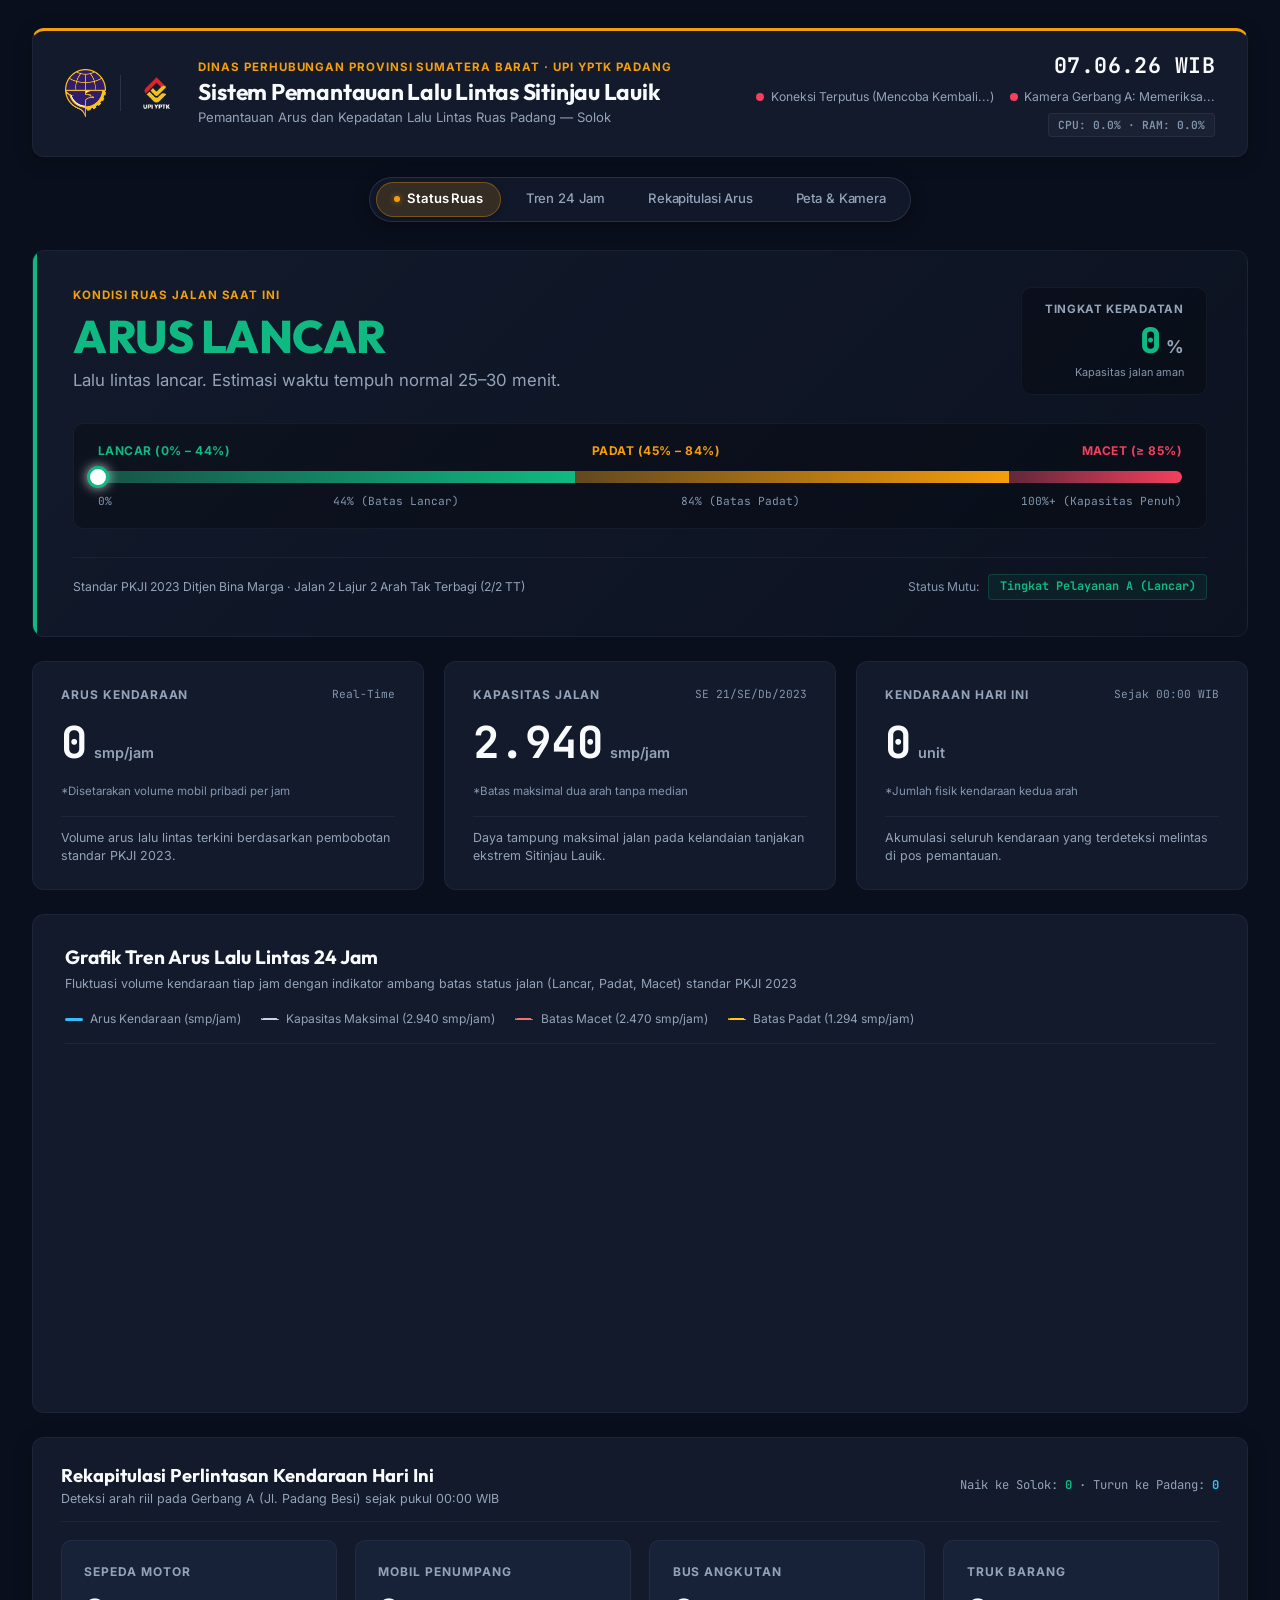
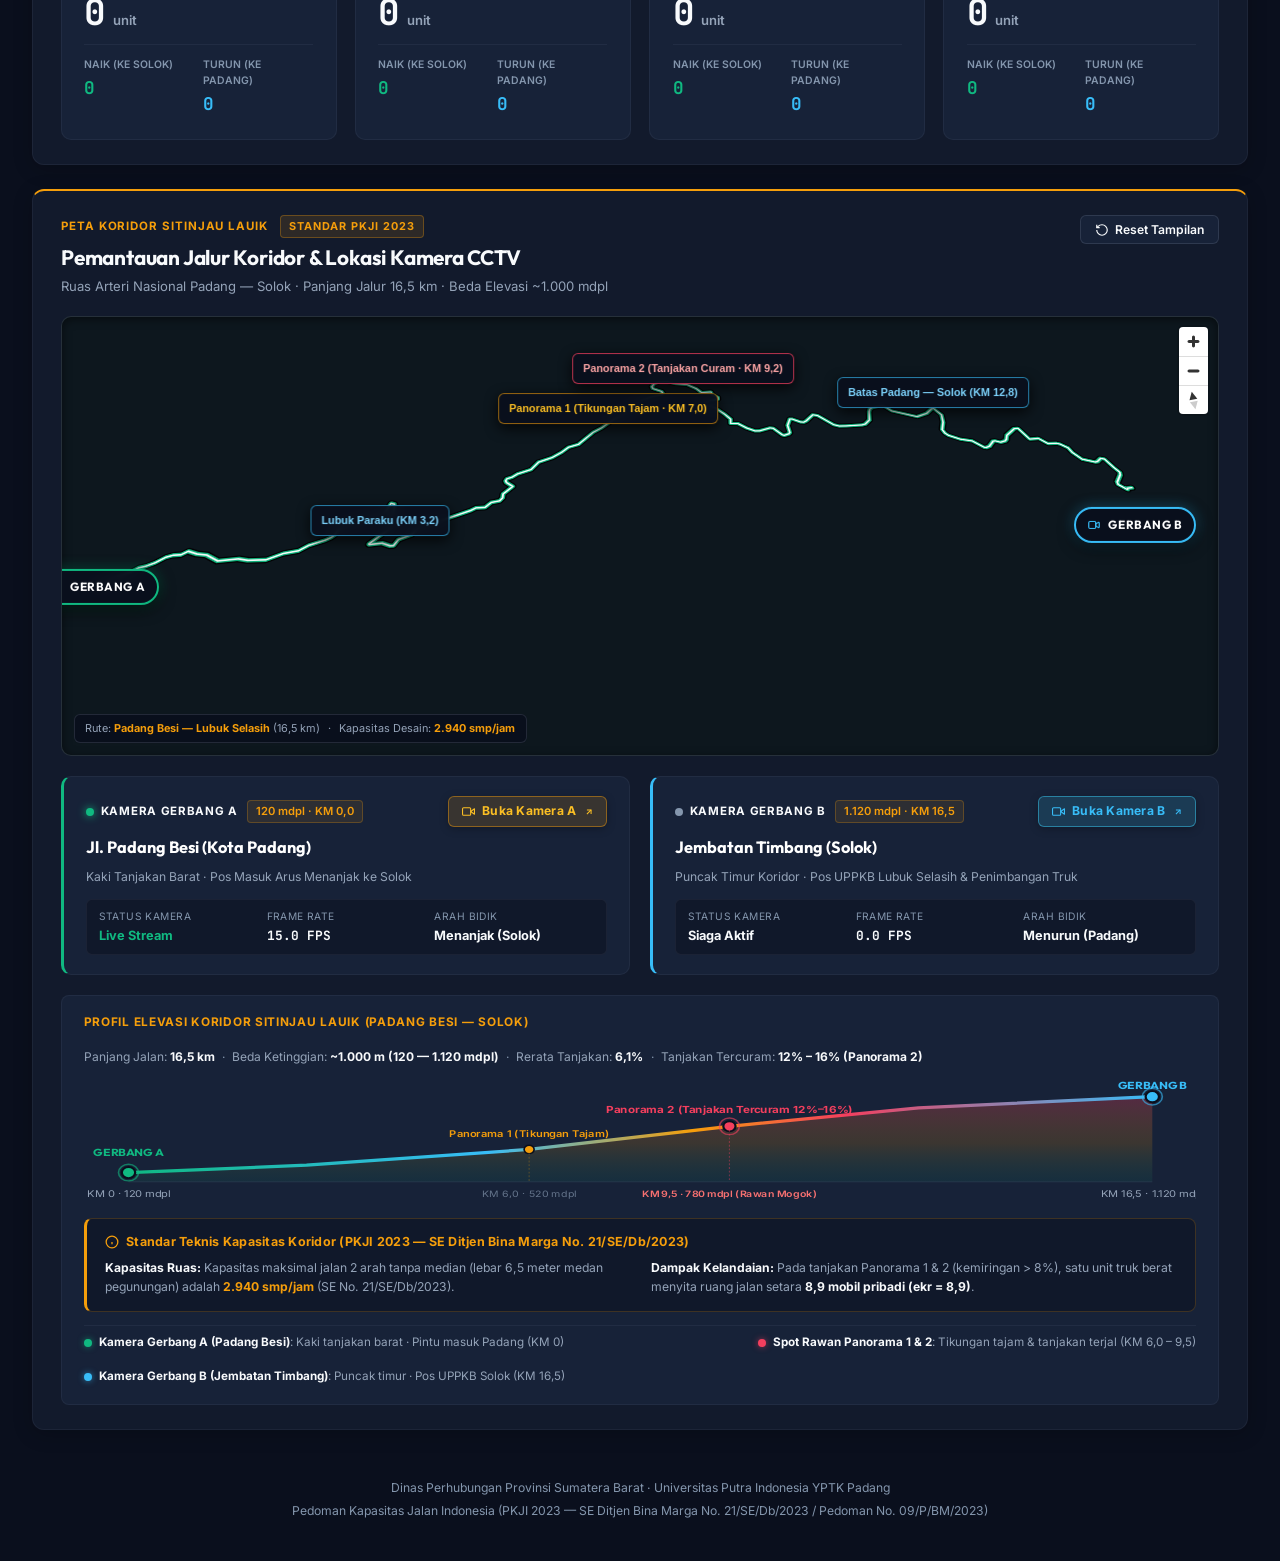
==== commit 93c82e18: "feat(ui): relocate camera CTA buttons to card headers with high affordance" ====
--- a/static/dashboard/index.html
+++ b/static/dashboard/index.html
@@ -1121,6 +1121,14 @@
     justify-content: space-between;
     align-items: center;
     gap: 0.75rem;
+    flex-wrap: wrap;
+  }
+
+  .hud-card-top-left {
+    display: flex;
+    align-items: center;
+    gap: 0.6rem;
+    flex-wrap: wrap;
   }
 
   .hud-gate-badge {
@@ -1142,6 +1150,58 @@
     padding: 0.15rem 0.5rem;
     border-radius: 4px;
     border: 1px solid rgba(245, 158, 11, 0.25);
+  }
+
+  .hud-header-cta {
+    display: inline-flex;
+    align-items: center;
+    gap: 0.45rem;
+    padding: 0.36rem 0.8rem;
+    border-radius: 6px;
+    font-size: 0.76rem;
+    font-weight: 700;
+    letter-spacing: 0.02em;
+    text-decoration: none;
+    transition: all 0.2s cubic-bezier(0.4, 0, 0.2, 1);
+    box-shadow: 0 2px 8px rgba(0, 0, 0, 0.25);
+    white-space: nowrap;
+    cursor: pointer;
+  }
+  .hud-header-cta:hover {
+    transform: translateY(-1.5px);
+  }
+  .hud-header-cta:active {
+    transform: translateY(0);
+  }
+  .hud-header-cta:focus-visible {
+    outline: 2px solid currentColor;
+    outline-offset: 2px;
+  }
+
+  /* Styling Gerbang A: Amber / Gold Dishub */
+  .hud-header-cta.gate-a {
+    background: rgba(245, 158, 11, 0.15);
+    border: 1px solid rgba(245, 158, 11, 0.45);
+    color: #fbbf24;
+  }
+  .hud-header-cta.gate-a:hover {
+    background: #f59e0b;
+    border-color: #f59e0b;
+    color: #0b1120;
+    box-shadow: 0 4px 16px rgba(245, 158, 11, 0.4);
+  }
+
+  /* Styling Gerbang B: Sky Blue / Cyan */
+  .hud-header-cta.gate-b {
+    background: rgba(61, 214, 255, 0.14);
+    border: 1px solid rgba(61, 214, 255, 0.45);
+    color: #38bdf8;
+  }
+  .hud-header-cta.gate-b:hover {
+    background: #0284c7;
+    border-color: #0284c7;
+    color: #ffffff;
+    box-shadow: 0 4px 16px rgba(2, 132, 199, 0.4);
   }
 
   .hud-gate-name {
@@ -1189,30 +1249,6 @@
   .hud-stat-val.text-lancar { color: var(--status-lancar); }
   .hud-stat-val.text-padat { color: var(--status-padat); }
   .hud-stat-val.text-macet { color: var(--status-macet); }
-
-  .hud-card-btn {
-    display: inline-flex;
-    justify-content: space-between;
-    align-items: center;
-    background: rgba(255, 255, 255, 0.05);
-    border: 1px solid var(--border-strong);
-    color: var(--text-primary);
-    text-decoration: none;
-    font-size: 0.8rem;
-    font-weight: 600;
-    padding: 0.6rem 0.95rem;
-    border-radius: 6px;
-    transition: all 0.2s cubic-bezier(0.4, 0, 0.2, 1);
-    margin-top: 0.35rem;
-  }
-  .hud-card-btn:hover {
-    background: var(--dishub-gold);
-    border-color: var(--dishub-gold);
-    color: #0a0f1d;
-    font-weight: 700;
-    box-shadow: 0 4px 14px rgba(245, 158, 11, 0.35);
-    transform: translateY(-1px);
-  }
 
   /* MapLibre Popup Custom (Ketika Marker Diklik) */
   .maplibregl-popup-content {
@@ -1798,11 +1834,21 @@
       <!-- Kamera Gerbang A (Padang Besi) -->
       <div class="camera-hud-card gate-a" id="hud-card-gate-a">
         <div class="hud-card-top">
-          <div class="hud-gate-badge">
-            <span class="status-bullet live" id="hud-bullet-a"></span>
-            <span>KAMERA GERBANG A</span>
+          <div class="hud-card-top-left">
+            <div class="hud-gate-badge">
+              <span class="status-bullet live" id="hud-bullet-a"></span>
+              <span>KAMERA GERBANG A</span>
+            </div>
+            <span class="hud-elevasi-chip">120 mdpl · KM 0,0</span>
           </div>
-          <span class="hud-elevasi-chip">120 mdpl · KM 0,0</span>
+          <a href="/gerbang?gerbang=a" class="hud-header-cta gate-a" title="Buka siaran langsung CCTV Gerbang A" aria-label="Buka siaran langsung CCTV Gerbang A">
+            <svg width="13" height="13" viewBox="0 0 24 24" fill="none" stroke="currentColor" stroke-width="2" stroke-linecap="round" stroke-linejoin="round">
+              <path d="M23 7l-7 5 7 5V7z"/>
+              <rect x="1" y="5" width="15" height="14" rx="2" ry="2"/>
+            </svg>
+            <span>Buka Kamera A</span>
+            <svg width="10" height="10" viewBox="0 0 24 24" fill="none" stroke="currentColor" stroke-width="2.5"><path d="M7 17L17 7"/><path d="M7 7h10v10"/></svg>
+          </a>
         </div>
         <div class="hud-gate-name">Jl. Padang Besi (Kota Padang)</div>
         <div class="hud-gate-sub">Kaki Tanjakan Barat · Pos Masuk Arus Menanjak ke Solok</div>
@@ -1820,20 +1866,26 @@
             <span class="hud-stat-val">Menanjak (Solok)</span>
           </div>
         </div>
-        <a href="/gerbang?gerbang=a" class="hud-card-btn">
-          <span>Buka Kamera Gerbang A</span>
-          <svg width="12" height="12" viewBox="0 0 24 24" fill="none" stroke="currentColor" stroke-width="2.5"><path d="M5 12h14"/><path d="M12 5l7 7-7 7"/></svg>
-        </a>
       </div>
 
       <!-- Kamera Gerbang B (Jembatan Timbang Solok) -->
       <div class="camera-hud-card gate-b" id="hud-card-gate-b">
         <div class="hud-card-top">
-          <div class="hud-gate-badge">
-            <span class="status-bullet standby" id="hud-bullet-b"></span>
-            <span>KAMERA GERBANG B</span>
+          <div class="hud-card-top-left">
+            <div class="hud-gate-badge">
+              <span class="status-bullet standby" id="hud-bullet-b"></span>
+              <span>KAMERA GERBANG B</span>
+            </div>
+            <span class="hud-elevasi-chip">1.120 mdpl · KM 16,5</span>
           </div>
-          <span class="hud-elevasi-chip">1.120 mdpl · KM 16,5</span>
+          <a href="/gerbang?gerbang=b" class="hud-header-cta gate-b" title="Buka siaran langsung CCTV Gerbang B" aria-label="Buka siaran langsung CCTV Gerbang B">
+            <svg width="13" height="13" viewBox="0 0 24 24" fill="none" stroke="currentColor" stroke-width="2" stroke-linecap="round" stroke-linejoin="round">
+              <path d="M23 7l-7 5 7 5V7z"/>
+              <rect x="1" y="5" width="15" height="14" rx="2" ry="2"/>
+            </svg>
+            <span>Buka Kamera B</span>
+            <svg width="10" height="10" viewBox="0 0 24 24" fill="none" stroke="currentColor" stroke-width="2.5"><path d="M7 17L17 7"/><path d="M7 7h10v10"/></svg>
+          </a>
         </div>
         <div class="hud-gate-name">Jembatan Timbang (Solok)</div>
         <div class="hud-gate-sub">Puncak Timur Koridor · Pos UPPKB Lubuk Selasih & Penimbangan Truk</div>
@@ -1851,10 +1903,6 @@
             <span class="hud-stat-val">Menurun (Padang)</span>
           </div>
         </div>
-        <a href="/gerbang?gerbang=b" class="hud-card-btn">
-          <span>Buka Kamera Gerbang B</span>
-          <svg width="12" height="12" viewBox="0 0 24 24" fill="none" stroke="currentColor" stroke-width="2.5"><path d="M5 12h14"/><path d="M12 5l7 7-7 7"/></svg>
-        </a>
       </div>
     </div>
 
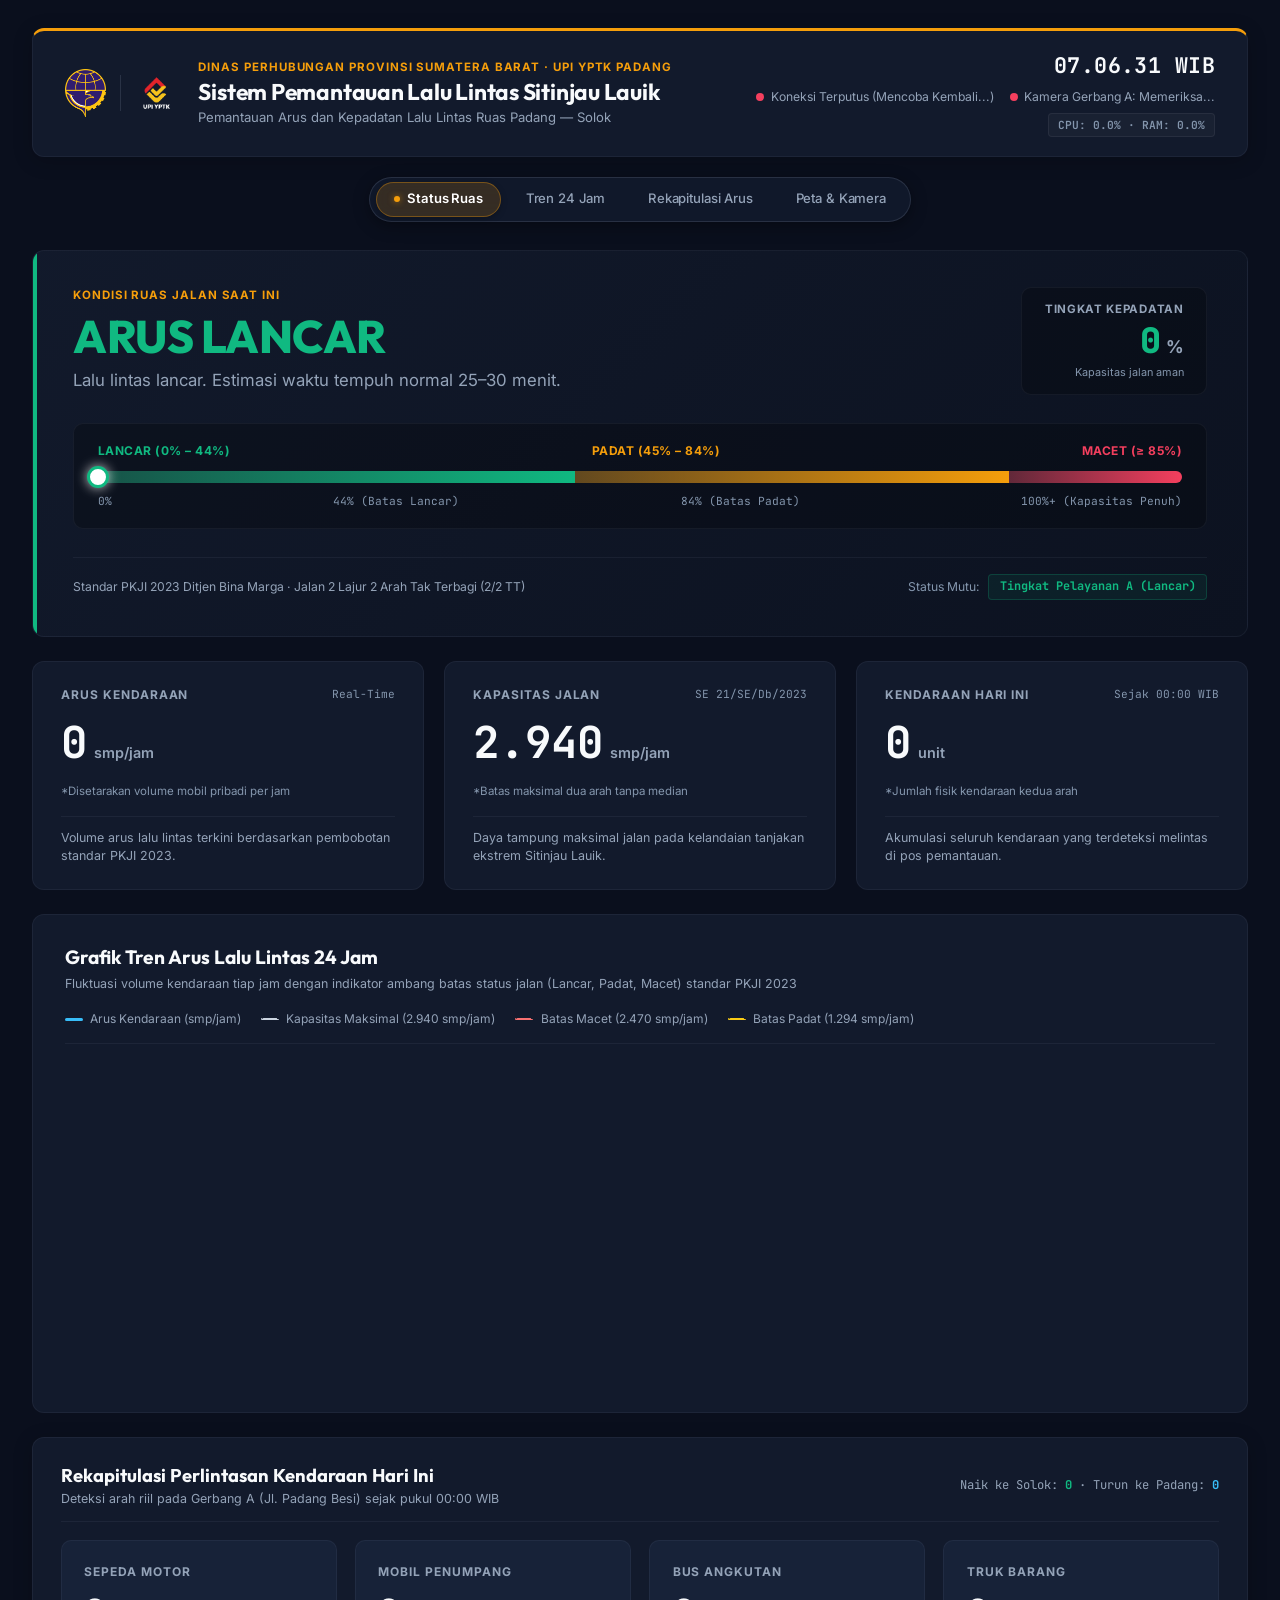
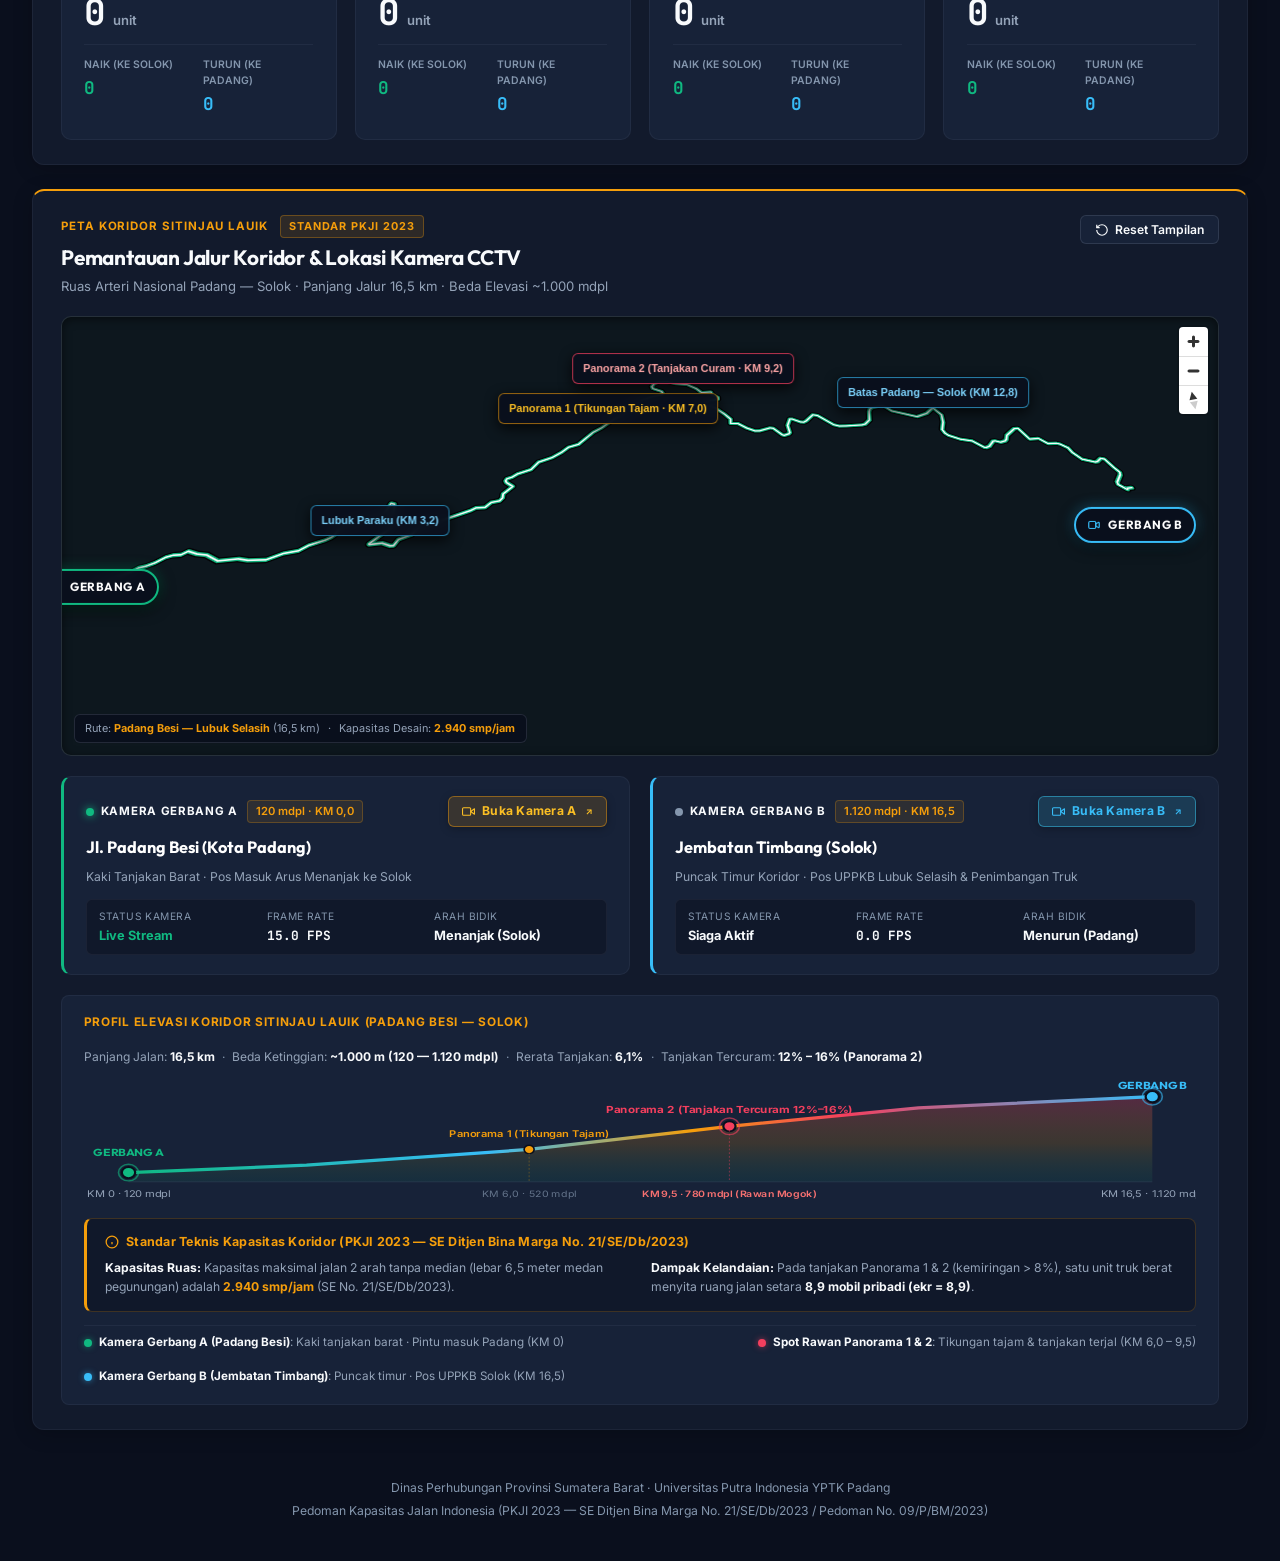
==== commit 0a57faea: "fix(dashboard): align current-time marker and future-dimmer with data index in 24h trend chart" ====
--- a/static/dashboard/index.html
+++ b/static/dashboard/index.html
@@ -2163,7 +2163,10 @@
       // 2. Dimmer Area Masa Depan (Future Time Zone)
       const curIdx = trend ? trend.findIndex(d => d.is_current) : -1;
       if (curIdx >= 0 && curIdx < trend.length - 1) {
-        const curX = xScale.getPixelForTick(curIdx);
+        const meta = chart.getDatasetMeta(0);
+        const curX = (meta && meta.data && meta.data[curIdx] && typeof meta.data[curIdx].x === 'number')
+          ? meta.data[curIdx].x
+          : xScale.getPixelForValue(curIdx);
         if (curX < chartArea.right) {
           ctx.fillStyle = 'rgba(10, 15, 29, 0.45)';
           ctx.fillRect(curX, chartArea.top, chartArea.right - curX, chartArea.height);
@@ -2196,10 +2199,13 @@
       // 1. Penanda Waktu Saat Ini (Vertical Timeline Hairline + Badge)
       const curIdx = trend ? trend.findIndex(d => d.is_current) : -1;
       if (curIdx >= 0) {
-        const curX = xScale.getPixelForTick(curIdx);
+        const meta = chart.getDatasetMeta(0);
+        const curX = (meta && meta.data && meta.data[curIdx] && typeof meta.data[curIdx].x === 'number')
+          ? meta.data[curIdx].x
+          : xScale.getPixelForValue(curIdx);
         if (curX >= chartArea.left && curX <= chartArea.right) {
           // Garis putus-putus vertikal
-          ctx.strokeStyle = 'rgba(56, 189, 248, 0.65)';
+          ctx.strokeStyle = 'rgba(56, 189, 248, 0.75)';
           ctx.lineWidth = 1.5;
           ctx.setLineDash([4, 3]);
           ctx.beginPath();
@@ -2220,7 +2226,7 @@
           if (bX + bW > chartArea.right - 4) bX = chartArea.right - bW - 4;
           const bY = chartArea.top + 4;
 
-          ctx.fillStyle = 'rgba(2, 132, 199, 0.92)';
+          ctx.fillStyle = 'rgba(2, 132, 199, 0.95)';
           ctx.strokeStyle = 'rgba(56, 189, 248, 0.85)';
           ctx.lineWidth = 1;
           drawRoundedBox(bX, bY, bW, bH, 4);
@@ -2232,14 +2238,14 @@
           ctx.textBaseline = 'middle';
           ctx.fillText(badgeText, bX + bW / 2, bY + bH / 2);
 
-          // Watermark teks di area waktu mendatang
-          const futureW = chartArea.right - curX;
-          if (futureW > 160) {
+          // Watermark teks di area waktu mendatang (hanya tampil jika sisa ruang cukup lega dan tidak menabrak badge)
+          const availSpace = chartArea.right - (bX + bW);
+          if (availSpace > 240) {
             ctx.font = "600 9px 'JetBrains Mono', monospace";
             ctx.fillStyle = 'rgba(148, 163, 184, 0.40)';
             ctx.textAlign = 'center';
             ctx.textBaseline = 'middle';
-            ctx.fillText('WAKTU MENDATANG (MENUNGGU ALIRAN DATA)', curX + futureW / 2, chartArea.top + 14);
+            ctx.fillText('WAKTU MENDATANG (MENUNGGU ALIRAN DATA)', (bX + bW) + availSpace / 2, chartArea.top + 14);
           }
         }
       }
